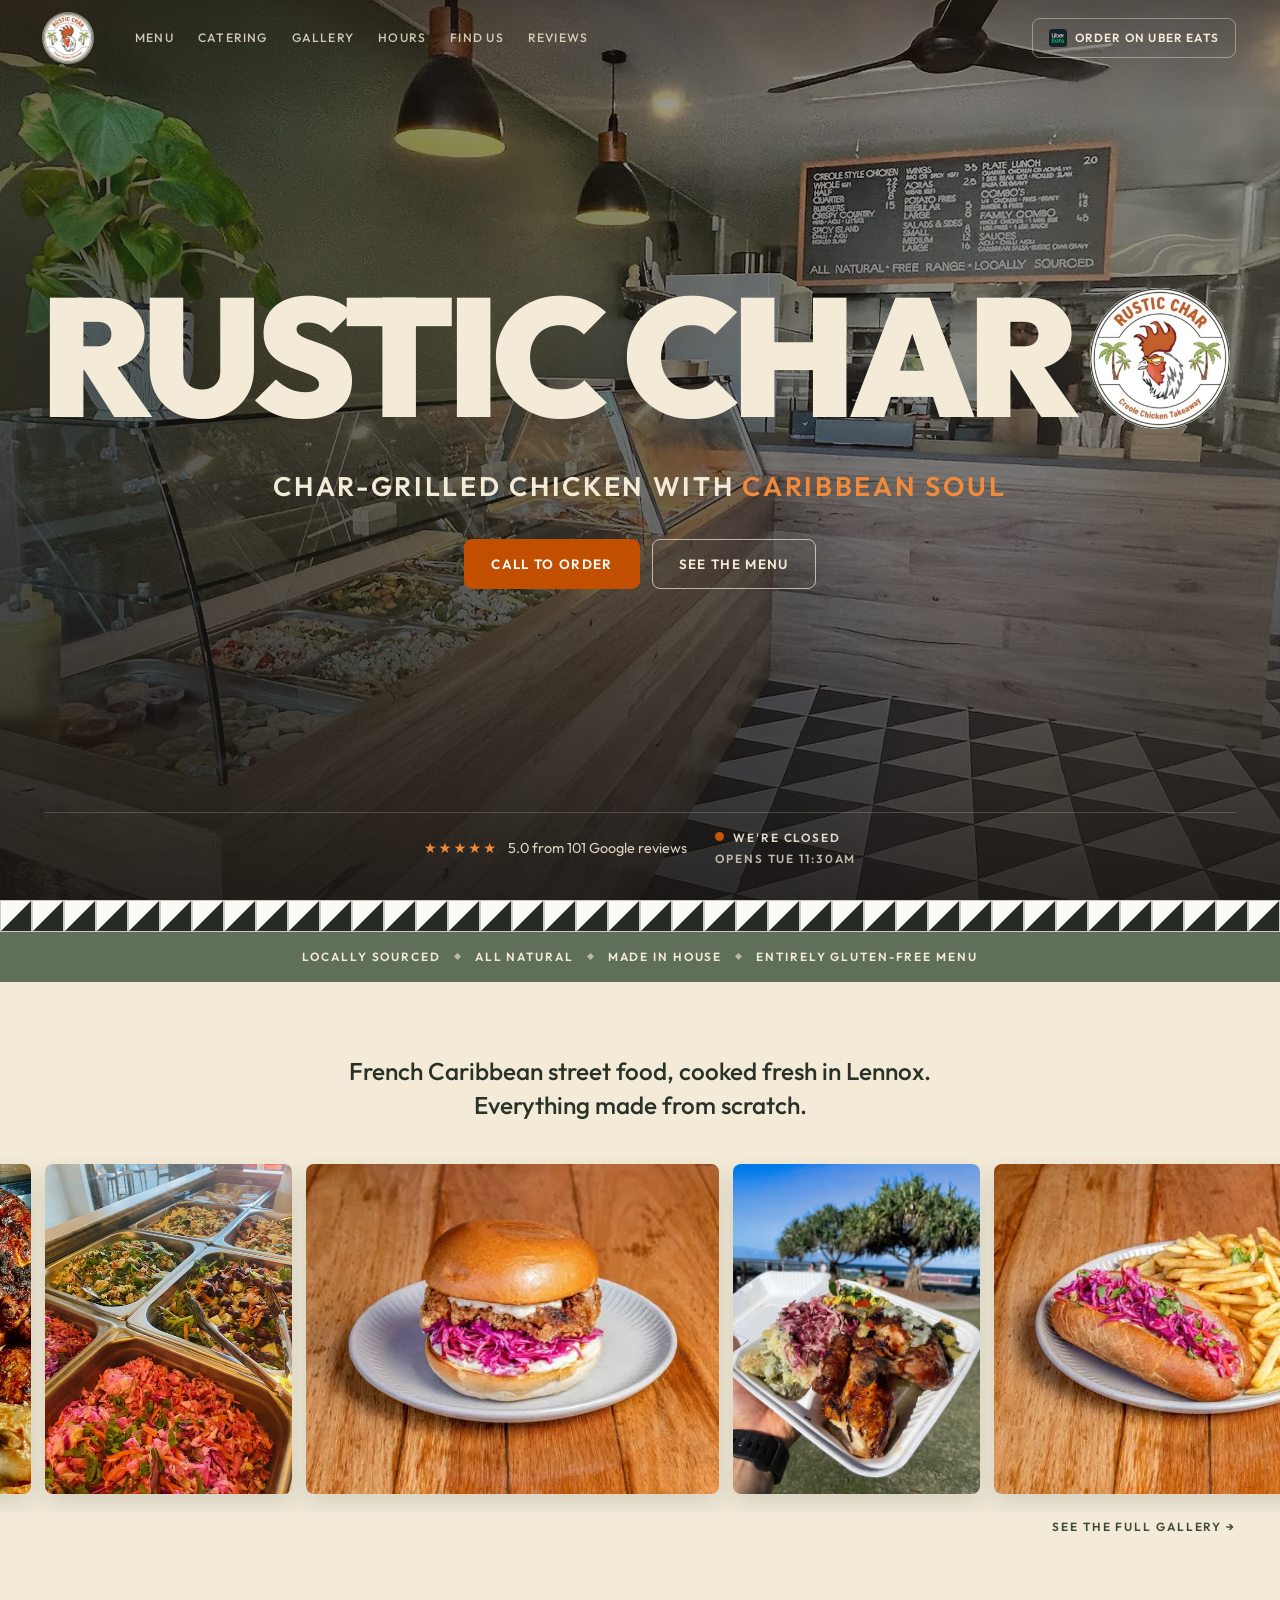
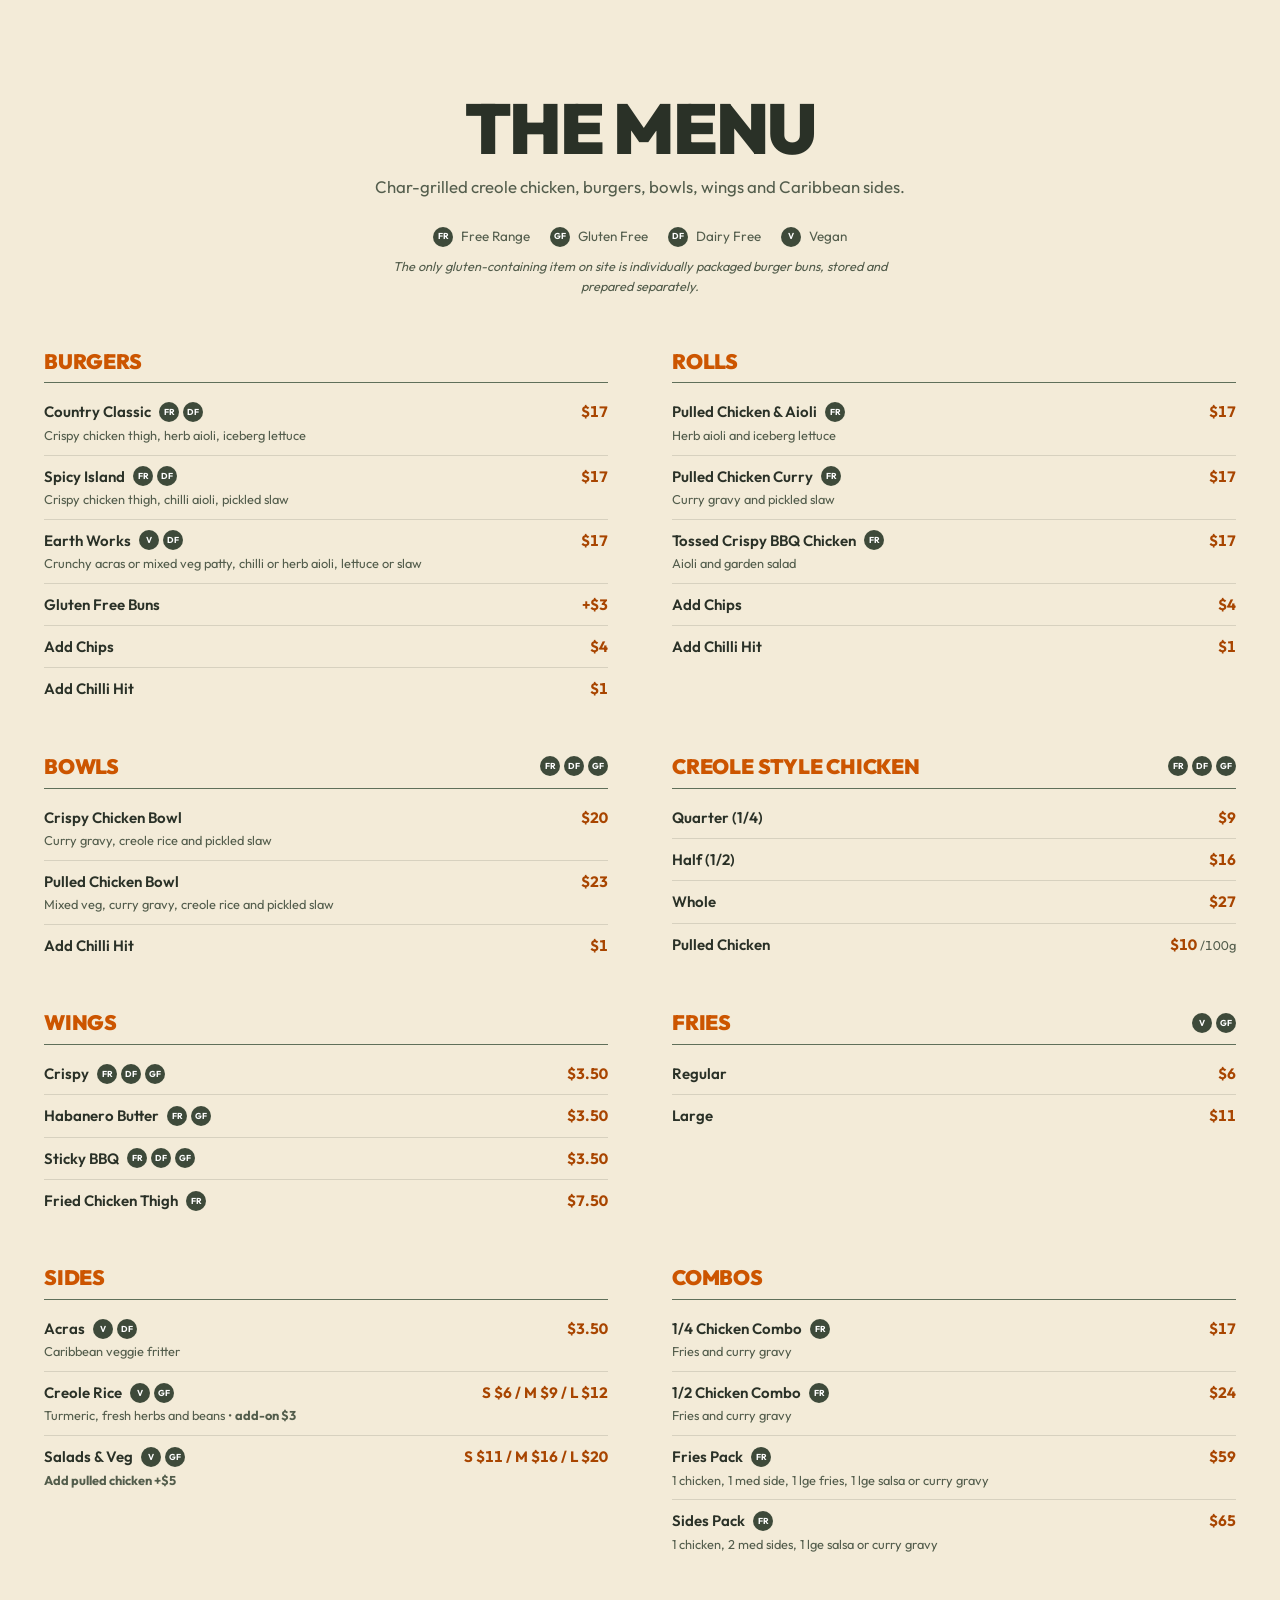
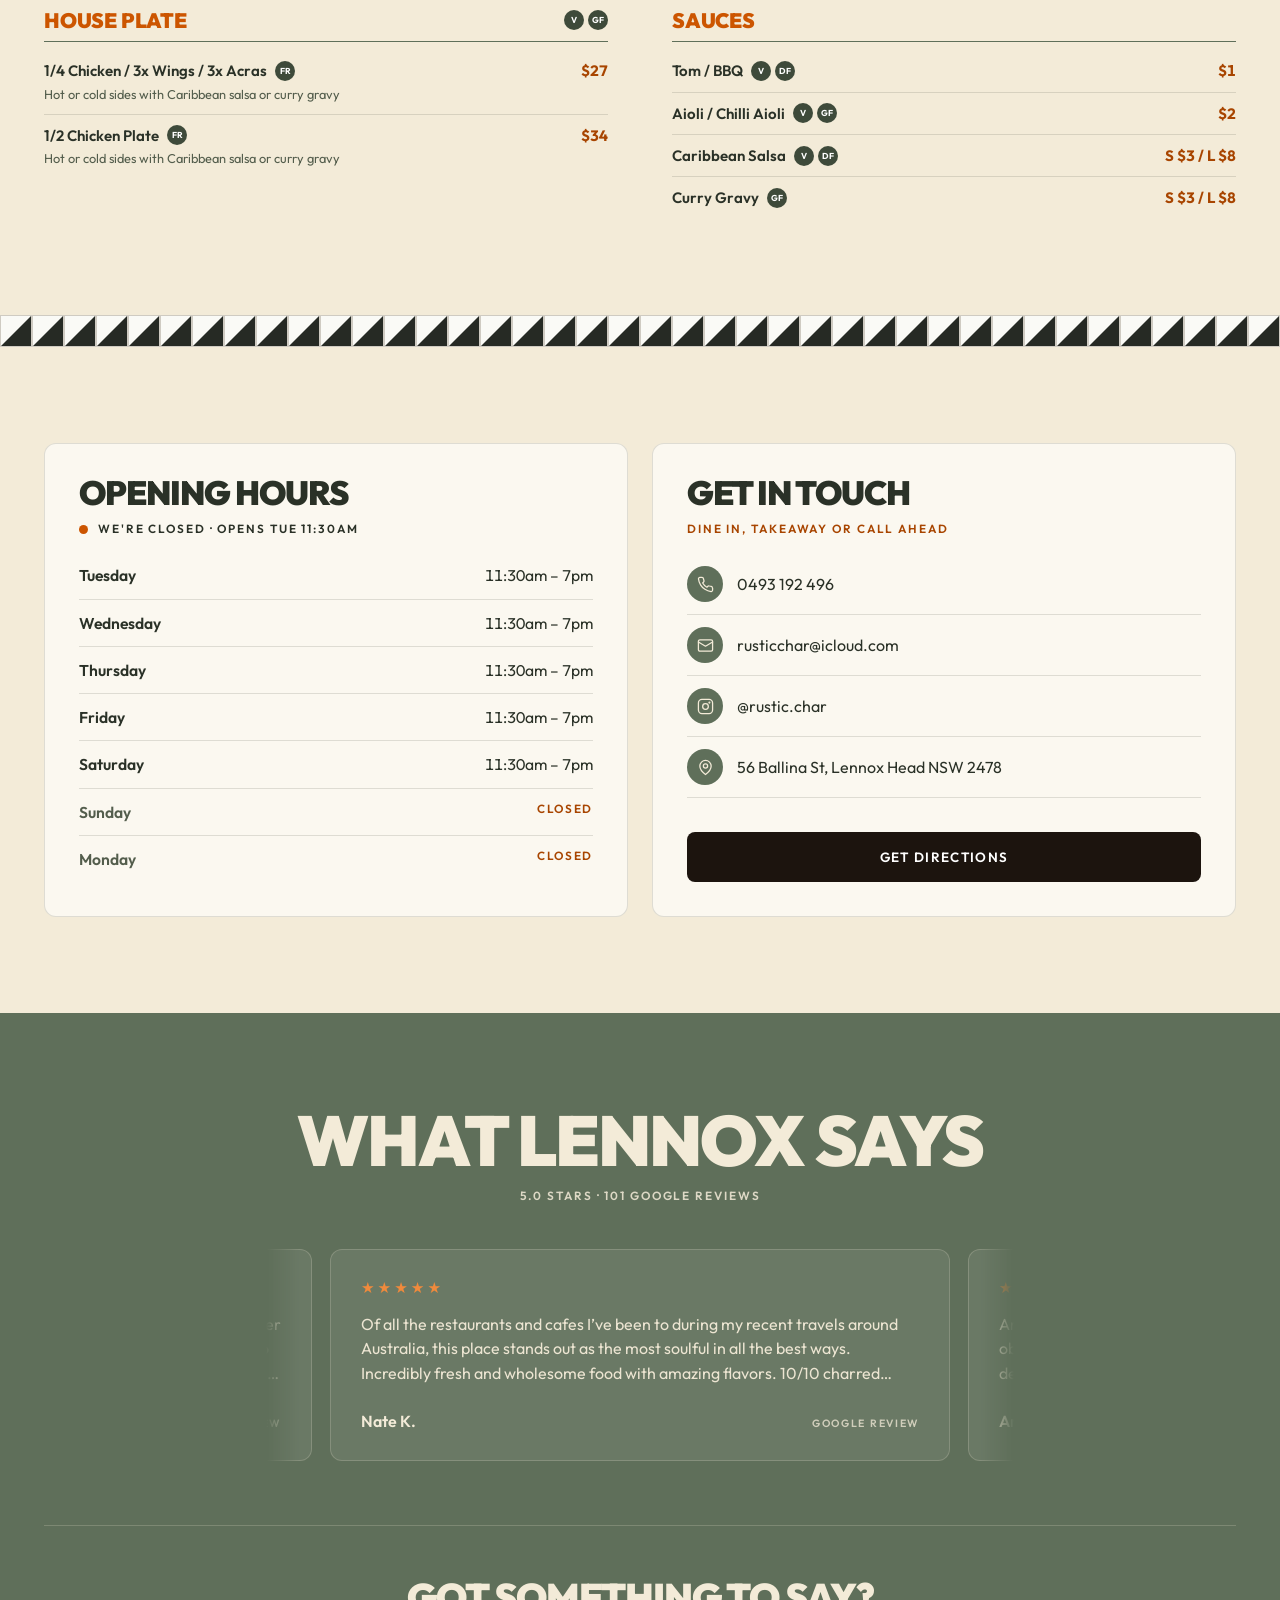
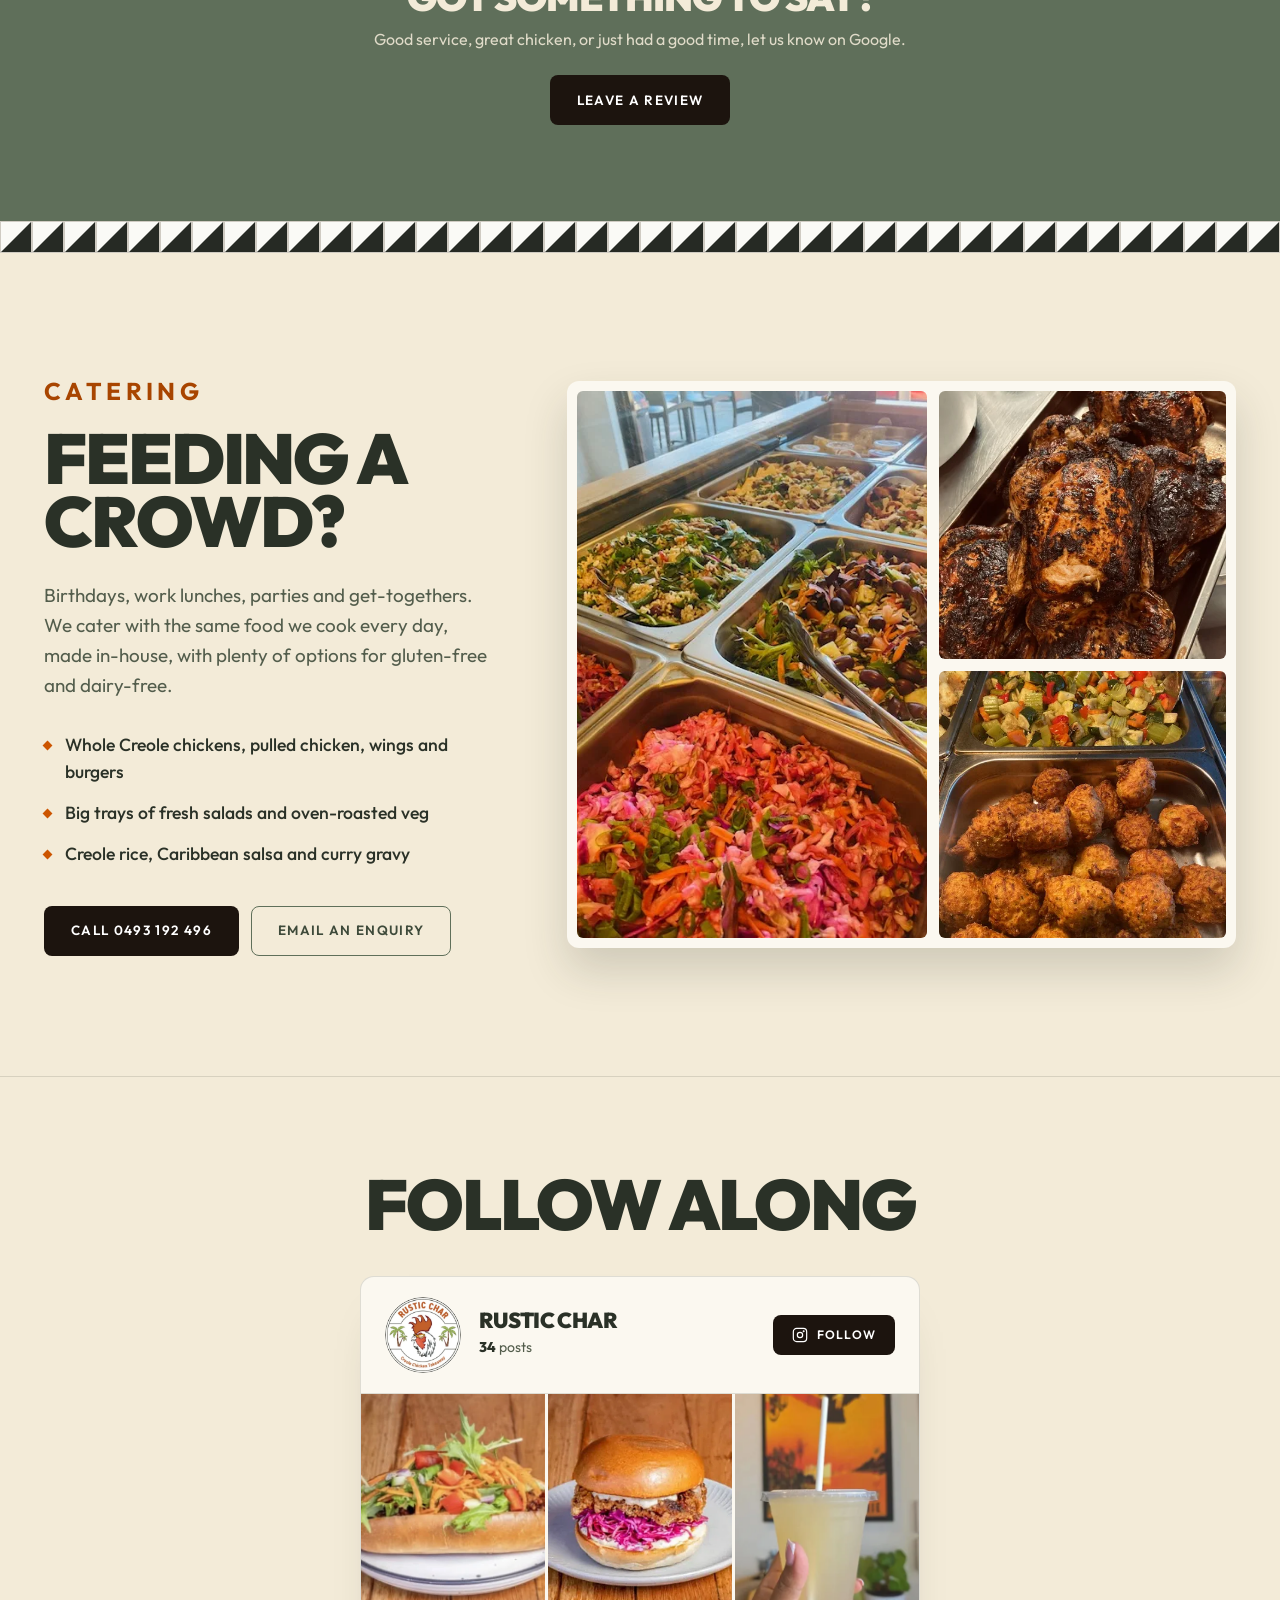
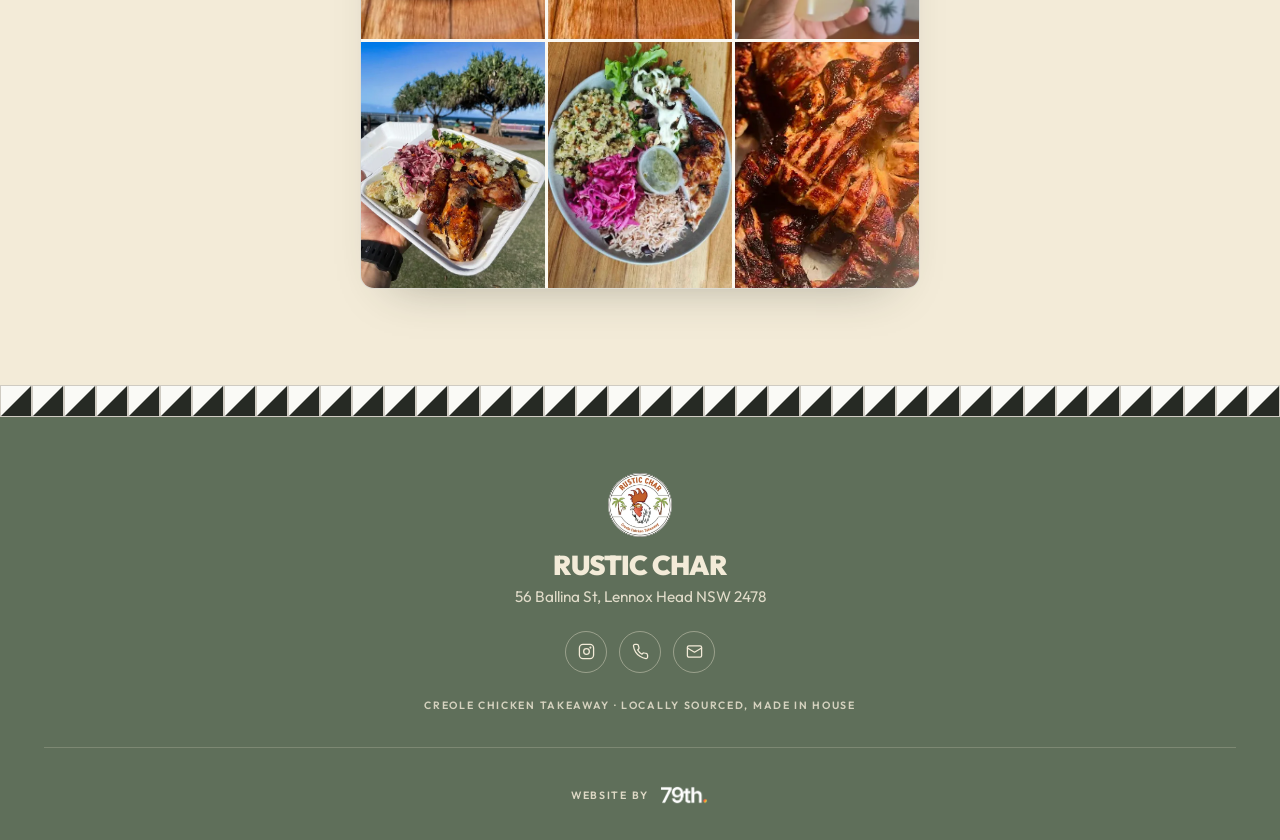
==== index.html @ 21e7f082 "Trim duplicate and weaker photos; crispy chicken bowl caption - Removed everywhere: the smiling work" ====
<!DOCTYPE html>
<html lang="en">
<head>
<meta charset="UTF-8">
<meta name="viewport" content="width=device-width, initial-scale=1.0">
<title>Rustic Char | Creole Chicken Takeaway, Lennox Head</title>
<meta name="description" content="Creole chicken rolls and burgers, char-grilled and made in house. Rustic Char, 56 Ballina St, Lennox Head. Order online or call for takeaway.">
<link rel="canonical" href="https://rusticchar.com.au/">
<meta property="og:type" content="restaurant">
<meta property="og:site_name" content="Rustic Char">
<meta property="og:url" content="https://rusticchar.com.au/">
<meta property="og:title" content="Rustic Char | Creole Chicken Takeaway, Lennox Head">
<meta property="og:description" content="Creole chicken rolls and burgers, char-grilled and made in house in Lennox Head.">
<meta property="og:image" content="https://rusticchar.com.au/assets/og-image.jpg?v=2">
<meta property="og:image:width" content="1200">
<meta property="og:image:height" content="630">
<meta property="og:image:alt" content="Rustic Char, Creole Chicken Takeaway logo">
<meta name="twitter:card" content="summary_large_image">
<link rel="preconnect" href="https://fonts.googleapis.com">
<link rel="preconnect" href="https://fonts.gstatic.com" crossorigin>
<link rel="stylesheet" href="https://fonts.googleapis.com/css2?family=Outfit:wght@400;500;600;700;900&display=swap">
<link rel="stylesheet" href="assets/site.css">
<link rel="icon" href="favicon.ico?v=2" sizes="any">
<link rel="icon" type="image/png" href="assets/favicon-32.png?v=2" sizes="32x32">
<link rel="apple-touch-icon" href="assets/favicon-180.png?v=2">
<link rel="preload" as="image" href="assets/hero.webp" fetchpriority="high">
</head>
<body class="has-hero">

<header class="at-hero">
  <nav>
    <a class="nav-logo" href="#top" aria-label="Rustic Char home"><img src="assets/logo-badge.webp" alt="" width="225" height="225" decoding="async"></a>
    <div class="nav-links" id="navLinks">
      <a href="#menu">Menu</a>
      <a href="#catering">Catering</a>
      <a href="gallery.html">Gallery</a>
      <a href="#visit">Hours</a>
      <a href="#contact">Find Us</a>
      <a href="#reviews">Reviews</a>
      <div class="nav-extra">
        <a href="https://www.ubereats.com/au/store/rustic-char-lennox-head/xNy7I_s9UMS23CQCAHFG3Q?surfaceName=" target="_blank" rel="noopener" class="nav-extra-uber"><svg viewBox="0 0 160.37 160.37" xmlns="http://www.w3.org/2000/svg"><rect width="160.37" height="160.37" rx="31.59" fill="#142328"/><path d="M76.86 107.45a8.33 8.33 0 1 0-8.33 8.23 8.22 8.22 0 0 0 8.33-8.23M83.66 94v27h-6.93v-2.43a13.66 13.66 0 0 1-8.73 3.04 14.17 14.17 0 1 1 0-28.33 13.72 13.72 0 0 1 8.77 3.12V94Zm23 20.84h-5.21c-1.59 0-2.61-.69-2.61-2.12v-12.64h7.82V94h-7.79v-7.7h-7V94h-5.26v6.11h5.27v14.35c0 3.62 2.61 6.49 7.31 6.49h7.5Zm15.79 6.8c8 0 12.52-3.74 12.52-8.92 0-3.68-2.67-6.43-8.26-7.61l-5.91-1.19c-3.43-.62-4.51-1.25-4.51-2.49 0-1.63 1.65-2.63 4.7-2.63 3.3 0 5.72.88 6.42 3.87h6.93c-.39-5.61-4.52-9.36-12.91-9.36-7.24 0-12.33 2.94-12.33 8.61 0 3.93 2.8 6.49 8.84 7.74l6.61 1.5c2.6.5 3.3 1.18 3.3 2.24 0 1.69-2 2.75-5.15 2.75-4 0-6.29-.87-7.18-3.87h-7c1 5.62 5.28 9.36 13.92 9.36M25.38 84.43h26.13v6.23H32.44v8.93H51v6H32.44v9h19.07v6.24H25.38Z" fill="#06c167"/><path d="M134.37 52.81v-4.9h-1.86A7.28 7.28 0 0 0 126 51.4v-3.28h-5.31v26.59h5.36V59.59c0-4.12 2.55-6.78 6.06-6.78ZM95.81 59a8.42 8.42 0 0 1 16.52 0Zm8.39-11.4a13.8 13.8 0 0 0-13.92 13.81c0 7.93 6.27 13.87 14.4 13.87a14.26 14.26 0 0 0 11.68-5.68l-3.88-2.82a9.36 9.36 0 0 1-7.8 3.92 9 9 0 0 1-9-7.56h22v-1.73c0-7.92-5.73-13.81-13.54-13.81M73.56 70.7a9.23 9.23 0 1 1 9.29-9.23 9.25 9.25 0 0 1-9.29 9.23M59 74.71h5.31v-3.34a13.66 13.66 0 0 0 9.67 4 13.9 13.9 0 1 0 0-27.79 13.55 13.55 0 0 0-9.62 4V38.21H59Zm-18.9-4.28c5.15 0 9.13-3.91 9.13-9.69V38.21h5.58v36.5h-5.53v-3.39a13.54 13.54 0 0 1-9.82 4c-8 0-14.08-5.69-14.08-14.29V38.21H31v22.53c0 5.89 3.93 9.69 9.14 9.69" fill="#f6f0ea"/></svg><span><b>We're on Uber Eats</b><small>Order delivery to your door</small></span><span class="go" aria-hidden="true">&#8594;</span></a>
      </div>
    </div>
    <div class="nav-actions">
      <a href="tel:0493192496" class="nav-call">Call to Order</a>
      <a href="https://www.ubereats.com/au/store/rustic-char-lennox-head/xNy7I_s9UMS23CQCAHFG3Q?surfaceName=" target="_blank" rel="noopener" class="nav-uber"><svg viewBox="0 0 160.37 160.37" xmlns="http://www.w3.org/2000/svg"><rect width="160.37" height="160.37" rx="31.59" fill="#142328"/><path d="M76.86 107.45a8.33 8.33 0 1 0-8.33 8.23 8.22 8.22 0 0 0 8.33-8.23M83.66 94v27h-6.93v-2.43a13.66 13.66 0 0 1-8.73 3.04 14.17 14.17 0 1 1 0-28.33 13.72 13.72 0 0 1 8.77 3.12V94Zm23 20.84h-5.21c-1.59 0-2.61-.69-2.61-2.12v-12.64h7.82V94h-7.79v-7.7h-7V94h-5.26v6.11h5.27v14.35c0 3.62 2.61 6.49 7.31 6.49h7.5Zm15.79 6.8c8 0 12.52-3.74 12.52-8.92 0-3.68-2.67-6.43-8.26-7.61l-5.91-1.19c-3.43-.62-4.51-1.25-4.51-2.49 0-1.63 1.65-2.63 4.7-2.63 3.3 0 5.72.88 6.42 3.87h6.93c-.39-5.61-4.52-9.36-12.91-9.36-7.24 0-12.33 2.94-12.33 8.61 0 3.93 2.8 6.49 8.84 7.74l6.61 1.5c2.6.5 3.3 1.18 3.3 2.24 0 1.69-2 2.75-5.15 2.75-4 0-6.29-.87-7.18-3.87h-7c1 5.62 5.28 9.36 13.92 9.36M25.38 84.43h26.13v6.23H32.44v8.93H51v6H32.44v9h19.07v6.24H25.38Z" fill="#06c167"/><path d="M134.37 52.81v-4.9h-1.86A7.28 7.28 0 0 0 126 51.4v-3.28h-5.31v26.59h5.36V59.59c0-4.12 2.55-6.78 6.06-6.78ZM95.81 59a8.42 8.42 0 0 1 16.52 0Zm8.39-11.4a13.8 13.8 0 0 0-13.92 13.81c0 7.93 6.27 13.87 14.4 13.87a14.26 14.26 0 0 0 11.68-5.68l-3.88-2.82a9.36 9.36 0 0 1-7.8 3.92 9 9 0 0 1-9-7.56h22v-1.73c0-7.92-5.73-13.81-13.54-13.81M73.56 70.7a9.23 9.23 0 1 1 9.29-9.23 9.25 9.25 0 0 1-9.29 9.23M59 74.71h5.31v-3.34a13.66 13.66 0 0 0 9.67 4 13.9 13.9 0 1 0 0-27.79 13.55 13.55 0 0 0-9.62 4V38.21H59Zm-18.9-4.28c5.15 0 9.13-3.91 9.13-9.69V38.21h5.58v36.5h-5.53v-3.39a13.54 13.54 0 0 1-9.82 4c-8 0-14.08-5.69-14.08-14.29V38.21H31v22.53c0 5.89 3.93 9.69 9.14 9.69" fill="#f6f0ea"/></svg><span class="txt">Order on Uber Eats</span></a>
      <button type="button" class="nav-toggle" id="navToggle" aria-expanded="false" aria-controls="navLinks" aria-label="Open menu"><span></span><span></span></button>
    </div>
  </nav>
</header>
<div class="nav-scrim" id="navScrim"></div>

<section class="hero" id="top">
  <img class="hero-img" src="assets/hero.webp" alt="Inside Rustic Char, the counter and menu board" width="2560" height="1920" decoding="async" fetchpriority="high">
  <div class="hero-shade"></div>
  <div class="hero-inner">
    <div class="wordmark" role="img" aria-label="Rustic Char"><span class="wm-text"><span>Rustic</span> <span>Char</span></span><img class="wm-mark" src="assets/logo-badge.webp" alt="" width="480" height="480" decoding="async"></div>
    <div class="hero-row">
        <h1>Char-grilled chicken with <em>Caribbean soul</em></h1>
    </div>
    <div class="hero-cta">
      <a href="tel:0493192496" class="btn btn-fill">Call to Order</a>
      <a href="#menu" class="btn btn-out">See the Menu</a>
    </div>
    <div class="hero-meta">
      <a href="https://www.google.com/maps/search/?api=1&amp;query=Rustic+Char+56+Ballina+St+Lennox+Head+NSW+2478" target="_blank" rel="noopener" class="hero-rating"><span class="stars" aria-hidden="true">&#9733;&#9733;&#9733;&#9733;&#9733;</span><span class="u-link"><span class="r-score">5.0</span><span class="r-from"> from</span> <span class="r-count">101 Google reviews</span></span></a>
      <div class="open-status label" data-open-status><span class="os-text"><span>Open Tue&ndash;Sat</span><span class="os-sep"> &middot; </span><span class="os-b">11:30am&ndash;7pm</span></span></div>
    </div>
  </div>
</section>

<div class="below">

<div class="tiles" aria-hidden="true"></div>
<div class="band label">
  <span>Locally Sourced</span><span>All Natural</span><span>Made In House</span><span>Entirely Gluten-Free Menu</span>
</div>

<section class="reel" aria-label="A look inside Rustic Char">
  <p class="reel-intro">French Caribbean street food, cooked fresh in Lennox. <span>Everything made from scratch.</span></p>
  <div class="reel-track" id="reelTrack">
      <a href="gallery.html"><img src="assets/gallery/chicken-charred.webp" alt="Creole chicken" width="480" height="640" decoding="async" loading="lazy"></a>
      <a href="gallery.html"><img src="assets/gallery/counter-salads.webp" alt="Selection of salads" width="480" height="640" decoding="async" loading="lazy"></a>
      <a href="gallery.html"><img src="assets/gallery/burger-spicy-island.webp" alt="Spicy Island burger" width="550" height="440" decoding="async" loading="lazy"></a>
      <a href="gallery.html"><img src="assets/teaser-plate.webp" alt="Creole chicken and salads at the beach" width="525" height="700" decoding="async" loading="lazy"></a>
      <a href="gallery.html"><img src="assets/gallery/roll-curry-fries.webp" alt="Pulled chicken curry roll with fries" width="550" height="440" decoding="async" loading="lazy"></a>
      <a href="gallery.html"><img src="assets/gallery/curry-bowl.webp" alt="Curry bowl" width="480" height="640" decoding="async" loading="lazy"></a>
      <a href="gallery.html"><img src="assets/gallery/plate-full.webp" alt="House plate" width="480" height="640" decoding="async" loading="lazy"></a>
      <a href="gallery.html"><img src="assets/gallery/ig-kid-burger.webp" alt="A young customer with a burger" width="480" height="640" decoding="async" loading="lazy"></a>
      <a href="gallery.html"><img src="assets/gallery/burger-country-classic.webp" alt="Country Classic burger" width="550" height="440" decoding="async" loading="lazy"></a>
      <a href="gallery.html"><img src="assets/gallery/acras-and-veg.webp" alt="Acras and roast veg" width="480" height="640" decoding="async" loading="lazy"></a>
      <a href="gallery.html"><img src="assets/teaser-shop.webp" alt="House lemonade" width="394" height="700" decoding="async" loading="lazy"></a>
      <a href="gallery.html"><img src="assets/gallery/roast-veg.webp" alt="Roast veg" width="480" height="640" decoding="async" loading="lazy"></a>
      <a href="gallery.html"><img src="assets/gallery/burgers-and-fries.webp" alt="Burgers and fries" width="640" height="480" decoding="async" loading="lazy"></a>
  </div>
  <div class="wrap reel-foot">
    <a href="gallery.html" class="reel-link label u-link">See the full gallery &#8594;</a>
  </div>
</section>

<section class="menu" id="menu">
  <div class="wrap">
    <div class="menu-head">
      <h2 class="sign">The Menu</h2>
      <p>Char-grilled creole chicken, burgers, bowls, wings and Caribbean sides.</p>
    </div>
    <div class="menu-key">
      <span><b class="badge">FR</b> Free Range</span>
      <span><b class="badge">GF</b> Gluten Free</span>
      <span><b class="badge">DF</b> Dairy Free</span>
      <span><b class="badge">V</b> Vegan</span>
    </div>
    <p class="menu-note">The only gluten-containing item on site is individually packaged burger buns, stored and prepared separately.</p>

    <div class="menu-grid">
      <div class="cat">
        <h3>Burgers</h3>
        <div class="item"><div><div class="item-name">Country Classic <span class="item-tags"><b class="badge">FR</b><b class="badge">DF</b></span></div><div class="item-desc">Crispy chicken thigh, herb aioli, iceberg lettuce</div></div><div class="item-price">$17</div></div>
        <div class="item"><div><div class="item-name">Spicy Island <span class="item-tags"><b class="badge">FR</b><b class="badge">DF</b></span></div><div class="item-desc">Crispy chicken thigh, chilli aioli, pickled slaw</div></div><div class="item-price">$17</div></div>
        <div class="item"><div><div class="item-name">Earth Works <span class="item-tags"><b class="badge">V</b><b class="badge">DF</b></span></div><div class="item-desc">Crunchy acras or mixed veg patty, chilli or herb aioli, lettuce or slaw</div></div><div class="item-price">$17</div></div>
        <div class="item"><div><div class="item-name">Gluten Free Buns</div></div><div class="item-price">+$3</div></div>
        <div class="item"><div><div class="item-name">Add Chips</div></div><div class="item-price">$4</div></div>
        <div class="item"><div><div class="item-name">Add Chilli Hit</div></div><div class="item-price">$1</div></div>
      </div>

      <div class="cat">
        <h3>Rolls</h3>
        <div class="item"><div><div class="item-name">Pulled Chicken &amp; Aioli <span class="item-tags"><b class="badge">FR</b></span></div><div class="item-desc">Herb aioli and iceberg lettuce</div></div><div class="item-price">$17</div></div>
        <div class="item"><div><div class="item-name">Pulled Chicken Curry <span class="item-tags"><b class="badge">FR</b></span></div><div class="item-desc">Curry gravy and pickled slaw</div></div><div class="item-price">$17</div></div>
        <div class="item"><div><div class="item-name">Tossed Crispy BBQ Chicken <span class="item-tags"><b class="badge">FR</b></span></div><div class="item-desc">Aioli and garden salad</div></div><div class="item-price">$17</div></div>
        <div class="item"><div><div class="item-name">Add Chips</div></div><div class="item-price">$4</div></div>
        <div class="item"><div><div class="item-name">Add Chilli Hit</div></div><div class="item-price">$1</div></div>
      </div>

      <div class="cat">
        <h3>Bowls <span class="all"><b class="badge">FR</b> <b class="badge">DF</b> <b class="badge">GF</b></span></h3>
        <div class="item"><div><div class="item-name">Crispy Chicken Bowl</div><div class="item-desc">Curry gravy, creole rice and pickled slaw</div></div><div class="item-price">$20</div></div>
        <div class="item"><div><div class="item-name">Pulled Chicken Bowl</div><div class="item-desc">Mixed veg, curry gravy, creole rice and pickled slaw</div></div><div class="item-price">$23</div></div>
        <div class="item"><div><div class="item-name">Add Chilli Hit</div></div><div class="item-price">$1</div></div>
      </div>

      <div class="cat">
        <h3>Creole Style Chicken <span class="all"><b class="badge">FR</b> <b class="badge">DF</b> <b class="badge">GF</b></span></h3>
        <div class="item"><div><div class="item-name">Quarter (1/4)</div></div><div class="item-price">$9</div></div>
        <div class="item"><div><div class="item-name">Half (1/2)</div></div><div class="item-price">$16</div></div>
        <div class="item"><div><div class="item-name">Whole</div></div><div class="item-price">$27</div></div>
        <div class="item"><div><div class="item-name">Pulled Chicken</div></div><div class="item-price">$10 <span class="sub">/100g</span></div></div>
      </div>

      <div class="cat">
        <h3>Wings</h3>
        <div class="item"><div><div class="item-name">Crispy <span class="item-tags"><b class="badge">FR</b><b class="badge">DF</b><b class="badge">GF</b></span></div></div><div class="item-price">$3.50</div></div>
        <div class="item"><div><div class="item-name">Habanero Butter <span class="item-tags"><b class="badge">FR</b><b class="badge">GF</b></span></div></div><div class="item-price">$3.50</div></div>
        <div class="item"><div><div class="item-name">Sticky BBQ <span class="item-tags"><b class="badge">FR</b><b class="badge">DF</b><b class="badge">GF</b></span></div></div><div class="item-price">$3.50</div></div>
        <div class="item"><div><div class="item-name">Fried Chicken Thigh <span class="item-tags"><b class="badge">FR</b></span></div></div><div class="item-price">$7.50</div></div>
      </div>

      <div class="cat">
        <h3>Fries <span class="all"><b class="badge">V</b> <b class="badge">GF</b></span></h3>
        <div class="item"><div><div class="item-name">Regular</div></div><div class="item-price">$6</div></div>
        <div class="item"><div><div class="item-name">Large</div></div><div class="item-price">$11</div></div>
      </div>

      <div class="cat">
        <h3>Sides</h3>
        <div class="item"><div><div class="item-name">Acras <span class="item-tags"><b class="badge">V</b><b class="badge">DF</b></span></div><div class="item-desc">Caribbean veggie fritter</div></div><div class="item-price">$3.50</div></div>
        <div class="item"><div><div class="item-name">Creole Rice <span class="item-tags"><b class="badge">V</b><b class="badge">GF</b></span></div><div class="item-desc">Turmeric, fresh herbs and beans &bull; <b>add-on $3</b></div></div><div class="item-price">S $6 / M $9 / L $12</div></div>
        <div class="item"><div><div class="item-name">Salads &amp; Veg <span class="item-tags"><b class="badge">V</b><b class="badge">GF</b></span></div><div class="item-desc"><b>Add pulled chicken +$5</b></div></div><div class="item-price">S $11 / M $16 / L $20</div></div>
      </div>

      <div class="cat">
        <h3>Combos</h3>
        <div class="item"><div><div class="item-name">1/4 Chicken Combo <span class="item-tags"><b class="badge">FR</b></span></div><div class="item-desc">Fries and curry gravy</div></div><div class="item-price">$17</div></div>
        <div class="item"><div><div class="item-name">1/2 Chicken Combo <span class="item-tags"><b class="badge">FR</b></span></div><div class="item-desc">Fries and curry gravy</div></div><div class="item-price">$24</div></div>
        <div class="item"><div><div class="item-name">Fries Pack <span class="item-tags"><b class="badge">FR</b></span></div><div class="item-desc">1 chicken, 1 med side, 1 lge fries, 1 lge salsa or curry gravy</div></div><div class="item-price">$59</div></div>
        <div class="item"><div><div class="item-name">Sides Pack <span class="item-tags"><b class="badge">FR</b></span></div><div class="item-desc">1 chicken, 2 med sides, 1 lge salsa or curry gravy</div></div><div class="item-price">$65</div></div>
      </div>

      <div class="cat">
        <h3>House Plate <span class="all"><b class="badge">V</b> <b class="badge">GF</b></span></h3>
        <div class="item"><div><div class="item-name">1/4 Chicken / 3x Wings / 3x Acras <span class="item-tags"><b class="badge">FR</b></span></div><div class="item-desc">Hot or cold sides with Caribbean salsa or curry gravy</div></div><div class="item-price">$27</div></div>
        <div class="item"><div><div class="item-name">1/2 Chicken Plate <span class="item-tags"><b class="badge">FR</b></span></div><div class="item-desc">Hot or cold sides with Caribbean salsa or curry gravy</div></div><div class="item-price">$34</div></div>
      </div>

      <div class="cat">
        <h3>Sauces</h3>
        <div class="item"><div><div class="item-name">Tom / BBQ <span class="item-tags"><b class="badge">V</b><b class="badge">DF</b></span></div></div><div class="item-price">$1</div></div>
        <div class="item"><div><div class="item-name">Aioli / Chilli Aioli <span class="item-tags"><b class="badge">V</b><b class="badge">GF</b></span></div></div><div class="item-price">$2</div></div>
        <div class="item"><div><div class="item-name">Caribbean Salsa <span class="item-tags"><b class="badge">V</b><b class="badge">DF</b></span></div></div><div class="item-price">S $3 / L $8</div></div>
        <div class="item"><div><div class="item-name">Curry Gravy <span class="item-tags"><b class="badge">GF</b></span></div></div><div class="item-price">S $3 / L $8</div></div>
      </div>
    </div>
  </div>
</section>

<div class="tiles" aria-hidden="true"></div>
<section class="visit" id="visit">
  <div class="wrap visit-grid">
    <div class="card" id="hours-card">
      <h3 class="sign">Opening Hours</h3>
      <p class="open-status label" data-open-status><span class="os-text"><span>Open Tue&ndash;Sat</span><span class="os-sep"> &middot; </span><span class="os-b">11:30am&ndash;7pm</span></span></p>
      <div class="hrow"><span class="day">Tuesday</span><span class="time">11:30am &ndash; 7pm</span></div>
      <div class="hrow"><span class="day">Wednesday</span><span class="time">11:30am &ndash; 7pm</span></div>
      <div class="hrow"><span class="day">Thursday</span><span class="time">11:30am &ndash; 7pm</span></div>
      <div class="hrow"><span class="day">Friday</span><span class="time">11:30am &ndash; 7pm</span></div>
      <div class="hrow"><span class="day">Saturday</span><span class="time">11:30am &ndash; 7pm</span></div>
      <div class="hrow shut"><span class="day">Sunday</span><span class="time">Closed</span></div>
      <div class="hrow shut"><span class="day">Monday</span><span class="time">Closed</span></div>
    </div>

    <div class="card" id="contact">
      <h3 class="sign">Get In Touch</h3>
      <div class="note label">Dine in, takeaway or call ahead</div>
      <div class="crow"><span class="ic"><svg viewBox="0 0 24 24" fill="none" stroke="currentColor" stroke-width="1.8" stroke-linecap="round" stroke-linejoin="round" aria-hidden="true"><path d="M22 16.9v3a2 2 0 0 1-2.2 2 19.8 19.8 0 0 1-8.6-3.1 19.5 19.5 0 0 1-6-6A19.8 19.8 0 0 1 2.1 4.2 2 2 0 0 1 4.1 2h3a2 2 0 0 1 2 1.7c.1.9.4 1.8.7 2.7a2 2 0 0 1-.5 2.1L8 9.8a16 16 0 0 0 6 6l1.3-1.3a2 2 0 0 1 2.1-.4c.9.3 1.8.6 2.7.7a2 2 0 0 1 1.7 2z"/></svg></span><a href="tel:0493192496">0493 192 496</a></div>
      <div class="crow"><span class="ic"><svg viewBox="0 0 24 24" fill="none" stroke="currentColor" stroke-width="1.8" stroke-linecap="round" stroke-linejoin="round" aria-hidden="true"><rect x="2" y="4" width="20" height="16" rx="2"/><path d="m22 7-10 6L2 7"/></svg></span><a href="mailto:rusticchar@icloud.com">rusticchar@icloud.com</a></div>
      <div class="crow"><span class="ic"><svg viewBox="0 0 24 24" fill="none" stroke="currentColor" stroke-width="1.8" stroke-linecap="round" stroke-linejoin="round" aria-hidden="true"><rect x="2" y="2" width="20" height="20" rx="5"/><circle cx="12" cy="12" r="4"/><circle cx="17.5" cy="6.5" r="0.6" fill="currentColor"/></svg></span><a href="https://www.instagram.com/rustic.char/" target="_blank" rel="noopener">@rustic.char</a></div>
      <div class="crow"><span class="ic"><svg viewBox="0 0 24 24" fill="none" stroke="currentColor" stroke-width="1.8" stroke-linecap="round" stroke-linejoin="round" aria-hidden="true"><path d="M20 10c0 6-8 12-8 12s-8-6-8-12a8 8 0 0 1 16 0z"/><circle cx="12" cy="10" r="3"/></svg></span><span>56 Ballina St, Lennox Head NSW 2478</span></div>
      <div class="contact-cta">
        <a href="https://www.google.com/maps/dir/?api=1&amp;destination=56+Ballina+St+Lennox+Head+NSW+2478" target="_blank" rel="noopener" class="btn btn-fill">Get Directions</a>
      </div>
    </div>
  </div>
</section>

<section class="reviews" id="reviews">
  <div class="wrap">
    <h2 class="sign">What Lennox Says</h2>
    <a href="https://www.google.com/maps/search/?api=1&amp;query=Rustic+Char+56+Ballina+St+Lennox+Head+NSW+2478" target="_blank" rel="noopener" class="sub label u-link">5.0 stars &middot; 101 Google reviews</a>
  </div>
  <div class="rev-stage" id="revStage" role="region" aria-label="Google reviews">
    <div class="rev-track" id="revTrack">
      <a class="rev" href="https://www.google.com/maps/search/?api=1&amp;query=Rustic+Char+56+Ballina+St+Lennox+Head+NSW+2478" target="_blank" rel="noopener" aria-label="Read heapskorean's review on Google"><div class="stars" aria-hidden="true">&#9733;&#9733;&#9733;&#9733;&#9733;</div><p>Wish I could give more than 5 stars! The food is amazing, the portions are super generous, and the service makes it even better. The guy who served us was so kind and friendly. My partner and I absolutely loved the chicken. Best place in Lennox 👍 We’ll definitely be back. Thanks guys. You guys made our day ❤️</p><div class="rev-foot"><span class="who">heapskorean</span><span class="meta label">Google review</span></div></a>
      <a class="rev" href="https://www.google.com/maps/search/?api=1&amp;query=Rustic+Char+56+Ballina+St+Lennox+Head+NSW+2478" target="_blank" rel="noopener" aria-label="Read Nate K.'s review on Google"><div class="stars" aria-hidden="true">&#9733;&#9733;&#9733;&#9733;&#9733;</div><p>Of all the restaurants and cafes I’ve been to during my recent travels around Australia, this place stands out as the most soulful in all the best ways. Incredibly fresh and wholesome food with amazing flavors. 10/10 charred chicken with their own twist on the spices and origin story. Perfect for surfers or anyone needing clean energy that doesn’t weigh you down and still tastes great. The staff are awesome. Gracious and easygoing. I found myself dropping by to say a hello even when I was just walking by from the beach and not ordering takeaway. Worth making a trip to Lennox Head just to stop back for another meal here.</p><div class="rev-foot"><span class="who">Nate K.</span><span class="meta label">Google review</span></div></a>
      <a class="rev" href="https://www.google.com/maps/search/?api=1&amp;query=Rustic+Char+56+Ballina+St+Lennox+Head+NSW+2478" target="_blank" rel="noopener" aria-label="Read Andrew J.'s review on Google"><div class="stars" aria-hidden="true">&#9733;&#9733;&#9733;&#9733;&#9733;</div><p>Amazing people behind this joint with a great backstory! Busy with the locals so obviously they know what they’re doing, on top of that the food itself is delicious and top quality. Chicken was perfectly cooked and tender! Paired great with the rice which was full of flavour and the caribbean salsa is amazing</p><div class="rev-foot"><span class="who">Andrew J.</span><span class="meta label">Google review</span></div></a>
      <a class="rev" href="https://www.google.com/maps/search/?api=1&amp;query=Rustic+Char+56+Ballina+St+Lennox+Head+NSW+2478" target="_blank" rel="noopener" aria-label="Read Helen R.'s review on Google"><div class="stars" aria-hidden="true">&#9733;&#9733;&#9733;&#9733;&#9733;</div><p>Fabulous lunch place. New, spotlessly clean and lovely staff. We shared the shredded chicken roll wit aoli and it was so tasty. Often things like that can be very very bland. This was so yummy and we were given a side of chilli sauce too. It was very hot, but very good. Their fries are very very good too. Fluffy inside and crunchy outside. Lovely front of house girl. Highly recommend as value for money, with very generous serving, fresh and tasty.</p><div class="rev-foot"><span class="who">Helen R.</span><span class="meta label">Google review</span></div></a>
      <a class="rev" href="https://www.google.com/maps/search/?api=1&amp;query=Rustic+Char+56+Ballina+St+Lennox+Head+NSW+2478" target="_blank" rel="noopener" aria-label="Read Sarah M.'s review on Google"><div class="stars" aria-hidden="true">&#9733;&#9733;&#9733;&#9733;&#9733;</div><p>Can't believe I just discovered this totally GF place in Lennox. Absolutely delicious salads, roast veg and chicken.</p><div class="rev-foot"><span class="who">Sarah M.</span><span class="meta label">Google review</span></div></a>
      <a class="rev" href="https://www.google.com/maps/search/?api=1&amp;query=Rustic+Char+56+Ballina+St+Lennox+Head+NSW+2478" target="_blank" rel="noopener" aria-label="Read Mathew T.'s review on Google"><div class="stars" aria-hidden="true">&#9733;&#9733;&#9733;&#9733;&#9733;</div><p>What a great spot! Walked in and immediately greeting by a friendly guy who was happy to help us figure out the gluten situation. Great good, fantastic value, literally nothing to nick pick! If you're in town get down here for some delicious chicken and tasty salads!</p><div class="rev-foot"><span class="who">Mathew T.</span><span class="meta label">Google review</span></div></a>
      <a class="rev" href="https://www.google.com/maps/search/?api=1&amp;query=Rustic+Char+56+Ballina+St+Lennox+Head+NSW+2478" target="_blank" rel="noopener" aria-label="Read Lou's review on Google"><div class="stars" aria-hidden="true">&#9733;&#9733;&#9733;&#9733;&#9733;</div><p>The best place in Lennox, authentic and delicious food, the salads, vegetables, potatoes, and of course the chicken are amazing, you can see that the quality of the ingredients are very important to them, the service is perfect and very friendly, you can take your meals to go or on site, nice tables</p><div class="rev-foot"><span class="who">Lou</span><span class="meta label">Google review</span></div></a>
      <a class="rev" href="https://www.google.com/maps/search/?api=1&amp;query=Rustic+Char+56+Ballina+St+Lennox+Head+NSW+2478" target="_blank" rel="noopener" aria-label="Read Jackson S.'s review on Google"><div class="stars" aria-hidden="true">&#9733;&#9733;&#9733;&#9733;&#9733;</div><p>Best chicken I've had in ages. Affordable price, speedy service, generous portions.</p><div class="rev-foot"><span class="who">Jackson S.</span><span class="meta label">Google review</span></div></a>
      <a class="rev" href="https://www.google.com/maps/search/?api=1&amp;query=Rustic+Char+56+Ballina+St+Lennox+Head+NSW+2478" target="_blank" rel="noopener" aria-label="Read Mi Casa's review on Google"><div class="stars" aria-hidden="true">&#9733;&#9733;&#9733;&#9733;&#9733;</div><p>Could smell this place all the way down the main street so I thought I'd check it out. Yum, great options &amp; loved the potato salad. Friendly staff, served fast!</p><div class="rev-foot"><span class="who">Mi Casa</span><span class="meta label">Google review</span></div></a>
    </div>
  </div>
  <div class="wrap">
    <div class="write-review">
      <h3 class="sign">Got Something To Say?</h3>
      <p>Good service, great chicken, or just had a good time, let us know on Google.</p>
      <a href="https://www.google.com/maps/search/?api=1&amp;query=Rustic+Char+56+Ballina+St+Lennox+Head+NSW+2478" target="_blank" rel="noopener" class="btn btn-fill">Leave a Review</a>
    </div>
  </div>
</section>

<div class="tiles" aria-hidden="true"></div>
<section class="catering" id="catering">
  <div class="wrap catering-grid">
    <div>
      <span class="label">Catering</span>
      <h2 class="sign">Feeding a crowd?</h2>
      <p>Birthdays, work lunches, parties and get-togethers. We cater with the same food we cook every day, made in-house, with plenty of options for gluten-free and dairy-free.</p>
      <ul class="catering-list">
        <li>Whole Creole chickens, pulled chicken, wings and burgers</li>
        <li>Big trays of fresh salads and oven-roasted veg</li>
        <li>Creole rice, Caribbean salsa and curry gravy</li>
      </ul>
      <div class="catering-cta">
        <a href="tel:0493192496" class="btn btn-fill">Call 0493 192 496</a>
        <a href="mailto:rusticchar@icloud.com?subject=Catering%20enquiry" class="btn btn-line">Email an Enquiry</a>
      </div>
    </div>
    <div class="catering-art">
      <div class="catering-photos">
        <img class="tall" src="assets/gallery/counter-salads.webp" alt="Trays of fresh salads on the counter" width="480" height="640" decoding="async" loading="lazy">
        <img src="assets/gallery/chicken-tray.webp" alt="A tray of Creole roast chickens" width="480" height="640" decoding="async" loading="lazy">
        <img src="assets/gallery/acras-and-veg.webp" alt="Acras and roast veg" width="480" height="640" decoding="async" loading="lazy">
      </div>
    </div>
  </div>
</section>

<section class="igfeed">
  <div class="wrap">
    <div class="igfeed-head">
      <h2 class="sign">Follow Along</h2>
    </div>
    <div class="igcard">
      <div class="igprof">
        <a class="igprof-ava" href="https://www.instagram.com/rustic.char/" target="_blank" rel="noopener" aria-label="Rustic Char on Instagram"><img src="assets/logo-badge.webp" alt="" width="225" height="225" decoding="async" loading="lazy"></a>
        <div class="igprof-info">
          <div class="igprof-name sign">Rustic Char</div>
          <ul class="igprof-stats">
            <li><b>34</b> posts</li>
          </ul>
        </div>
        <a class="btn btn-fill igprof-btn" href="https://www.instagram.com/rustic.char/" target="_blank" rel="noopener"><svg viewBox="0 0 24 24" fill="none" stroke="currentColor" stroke-width="1.8" stroke-linecap="round" stroke-linejoin="round" aria-hidden="true"><rect x="2" y="2" width="20" height="20" rx="5"/><circle cx="12" cy="12" r="4"/><circle cx="17.5" cy="6.5" r="0.6" fill="currentColor"/></svg>Follow</a>
      </div>
      <div class="igfeed-grid">
        <a href="https://www.instagram.com/rustic.char/" target="_blank" rel="noopener"><img src="assets/gallery/ig-roll-salad.webp" alt="A crispy chicken roll piled with salad" width="381" height="508" decoding="async" loading="lazy"></a>
        <a href="https://www.instagram.com/rustic.char/" target="_blank" rel="noopener"><img src="assets/gallery/ig-burger.webp" alt="The Country Classic burger with pickled slaw" width="480" height="640" decoding="async" loading="lazy"></a>
        <a href="https://www.instagram.com/rustic.char/" target="_blank" rel="noopener"><img src="assets/teaser-shop.webp" alt="A cup of fresh lemonade in the shop" width="394" height="700" decoding="async" loading="lazy"></a>
        <a href="https://www.instagram.com/rustic.char/" target="_blank" rel="noopener"><img src="assets/teaser-plate.webp" alt="A Creole chicken plate by the beach" width="525" height="700" decoding="async" loading="lazy"></a>
        <a href="https://www.instagram.com/rustic.char/" target="_blank" rel="noopener"><img src="assets/teaser-bowl.webp" alt="A chicken bowl with slaw and Creole rice" width="394" height="700" decoding="async" loading="lazy"></a>
        <a href="https://www.instagram.com/rustic.char/" target="_blank" rel="noopener"><img src="assets/gallery/ig-char-chicken.webp" alt="Char-grilled Creole chicken" width="480" height="642" decoding="async" loading="lazy"></a>
      </div>
    </div>
  </div>
</section>

<footer>
  <div class="tiles" aria-hidden="true"></div>
  <div class="wrap inner">
    <img class="flogo" src="assets/logo-badge.webp" alt="Rustic Char" width="225" height="225" decoding="async" loading="lazy">
    <div class="ftag sign">Rustic Char</div>
    <div class="faddr">56 Ballina St, Lennox Head NSW 2478</div>
    <div class="fsoc">
      <a href="https://www.instagram.com/rustic.char/" target="_blank" rel="noopener" aria-label="Instagram"><svg viewBox="0 0 24 24" fill="none" stroke="currentColor" stroke-width="1.8" stroke-linecap="round" stroke-linejoin="round" aria-hidden="true"><rect x="2" y="2" width="20" height="20" rx="5"/><circle cx="12" cy="12" r="4"/><circle cx="17.5" cy="6.5" r="0.6" fill="currentColor"/></svg></a>
      <a href="tel:0493192496" aria-label="Call"><svg viewBox="0 0 24 24" fill="none" stroke="currentColor" stroke-width="1.8" stroke-linecap="round" stroke-linejoin="round" aria-hidden="true"><path d="M22 16.9v3a2 2 0 0 1-2.2 2 19.8 19.8 0 0 1-8.6-3.1 19.5 19.5 0 0 1-6-6A19.8 19.8 0 0 1 2.1 4.2 2 2 0 0 1 4.1 2h3a2 2 0 0 1 2 1.7c.1.9.4 1.8.7 2.7a2 2 0 0 1-.5 2.1L8 9.8a16 16 0 0 0 6 6l1.3-1.3a2 2 0 0 1 2.1-.4c.9.3 1.8.6 2.7.7a2 2 0 0 1 1.7 2z"/></svg></a>
      <a href="mailto:rusticchar@icloud.com" aria-label="Email"><svg viewBox="0 0 24 24" fill="none" stroke="currentColor" stroke-width="1.8" stroke-linecap="round" stroke-linejoin="round" aria-hidden="true"><rect x="2" y="4" width="20" height="16" rx="2"/><path d="m22 7-10 6L2 7"/></svg></a>
    </div>
    <div class="fine label">Creole Chicken Takeaway &middot; Locally sourced, made in house</div>
    <div class="foot-fine">
      <a href="https://79th.au" target="_blank" rel="noopener" class="credit label">Website by <img src="assets/79th-logo-light.png" alt="79th" width="405" height="162" decoding="async" loading="lazy"></a>
    </div>
  </div>
</footer>
<script src="assets/site.js"></script>

</div>

<script type="application/ld+json">
{
  "@context":"https://schema.org",
  "@type":"Restaurant",
  "name":"Rustic Char",
  "url":"https://rusticchar.com.au/",
  "image":"https://rusticchar.com.au/assets/hero.webp",
  "telephone":"+61493192496",
  "email":"rusticchar@icloud.com",
  "servesCuisine":"Creole",
  "priceRange":"$$",
  "address":{
    "@type":"PostalAddress",
    "streetAddress":"56 Ballina St",
    "addressLocality":"Lennox Head",
    "addressRegion":"NSW",
    "postalCode":"2478",
    "addressCountry":"AU"
  },
  "openingHoursSpecification":[
    {"@type":"OpeningHoursSpecification","dayOfWeek":["Tuesday","Wednesday","Thursday","Friday","Saturday"],"opens":"11:30","closes":"19:00"}
  ],
  "aggregateRating":{"@type":"AggregateRating","ratingValue":"5.0","reviewCount":"101"},
  "sameAs":["https://www.instagram.com/rustic.char/","https://www.ubereats.com/au/store/rustic-char-lennox-head/xNy7I_s9UMS23CQCAHFG3Q"]
}
</script>

</body>
</html>
---- assets/site.css ----
/* Rustic Char: one stylesheet for every page.
   Palette from the owner: olive green, burnt orange, and the black-and-white
   triangle tiles from the shop floor. No black: olive is the frame, orange means
   "order / call", the tiles are the one playful detail. One typeface: Outfit. */

:root{
  --olive:#5F6F5A;        /* owner's olive: header, band, reviews, footer */
  --olive-deep:#4B5946;   /* hover / pressed olive */
  --olive-ink:#3E4A3A;    /* olive text on light backgrounds */
  --black:#1C140E;        /* warm black: Call to Order buttons */
  --black-soft:#3A2D23;
  --orange:#CC5500;       /* owner's burnt orange: big type, rules, stars */
  --orange-btn:#C24F00;   /* button fill (white text passes contrast) */
  --orange-ink:#A84500;   /* small orange text on light backgrounds */
  --orange-bright:#F08A3C;/* orange on dark backgrounds: hero headline, stars */
  --paper:#F3EBD8;
  --paper-2:#F3EBD8;   /* one cream everywhere (user: the lighter one) */
  --card:#FBF8F0;
  --ink:#2A3127;          /* text: a very deep olive, not black */
  --ink-soft:#535D4C;
  --line:rgba(42,49,39,0.14);
  --line-light:rgba(243,235,216,0.2);
  --tile-dark:#262A24;
  --tile-light:#FAFAF6;

  --font:'Outfit', system-ui, -apple-system, sans-serif;
  --ease:cubic-bezier(.22,.8,.24,1);
  --radius:8px;
  --wrap:1240px;
  --bar:76px;

  /* one floor tile: white square, dark triangle, thin grout */
  --tile:url("data:image/svg+xml,%3Csvg xmlns='http://www.w3.org/2000/svg' width='32' height='32'%3E%3Crect width='32' height='32' fill='%23CFCBC2'/%3E%3Crect x='1' y='1' width='30' height='30' fill='%23FAFAF6'/%3E%3Cpath d='M1 31 31 1v30z' fill='%23262A24'/%3E%3C/svg%3E");
}

*{margin:0; padding:0; box-sizing:border-box;}
html{scroll-behavior:smooth; scroll-padding-top:calc(var(--bar) + 8px); -webkit-text-size-adjust:100%;}
body{background:var(--paper); color:var(--ink); font-family:var(--font); font-size:1rem; line-height:1.55; -webkit-font-smoothing:antialiased;}
a{color:inherit; text-decoration:none;}
img{max-width:100%;}
button{font:inherit;}
.wrap{max-width:var(--wrap); margin:0 auto; padding:0 24px;}
.wrap, header, section, footer{position:relative;}
/* titles: Outfit Black, capitals, tight */
.sign{font-family:var(--font); font-weight:900; text-transform:uppercase; letter-spacing:-0.03em; line-height:0.9;}
.label{font-family:var(--font); font-weight:600; font-size:0.74rem; letter-spacing:0.16em; text-transform:uppercase;}
::selection{background:var(--orange); color:#fff;}
:focus-visible{outline:2px solid var(--orange); outline-offset:3px; border-radius:2px;}
header :focus-visible, .band :focus-visible, .reviews :focus-visible, footer :focus-visible, .hero :focus-visible{outline-color:var(--paper);}

/* ---- the floor tiles ---- */
.tiles{height:32px; background:var(--tile) repeat-x left center / 32px 32px;}

/* ---- buttons ---- */
.btn{display:inline-flex; align-items:center; justify-content:center; gap:9px; min-height:50px; padding:0 26px; border:1px solid transparent; border-radius:var(--radius); font-family:var(--font); font-weight:600; font-size:0.84rem; letter-spacing:0.1em; text-transform:uppercase; white-space:nowrap; cursor:pointer; transition:background-color .3s var(--ease), color .3s var(--ease), border-color .3s var(--ease), transform .2s var(--ease);}
.btn:active{transform:scale(0.98);}
.btn-fill{background:var(--black); color:#fff;}
.btn-fill:hover{background:var(--orange-btn); border-color:var(--orange-btn);}
.hero .btn-fill{border-color:rgba(243,235,216,0.28);}
.btn-out{border-color:rgba(243,235,216,0.7); color:var(--paper);}
.btn-out:hover{background:var(--olive); border-color:var(--olive); color:#fff;}
.btn-olive{background:var(--olive); color:#fff;}
.btn-olive:hover{background:var(--olive-deep);}
.btn-line{border-color:var(--olive); color:var(--olive-ink);}
.btn-line:hover{background:var(--olive); color:#fff;}
.btn-paper{background:var(--paper); color:var(--olive-ink);}
.btn-paper:hover{background:#fff;}

/* ---- header ---- */
header{position:sticky; top:0; z-index:50; color:var(--paper);}
header::before{content:''; position:absolute; inset:0; background:var(--olive); box-shadow:0 1px 0 rgba(42,49,39,0.12); transition:opacity .5s var(--ease);}
body.has-hero header{position:fixed; left:0; right:0;}
/* over the hero: no bar, just a soft shade so the links stay readable on the photo */
header.at-hero::before{opacity:0;}
header.at-hero.menu-open::before{opacity:1;}
header.at-hero.menu-open::after{opacity:0;}
header::after{content:''; position:absolute; left:0; right:0; top:0; height:150%; z-index:-1; pointer-events:none; background:linear-gradient(rgba(28,20,14,0.5), rgba(28,20,14,0)); opacity:0; transition:opacity .5s var(--ease);}
header.at-hero::after{opacity:1;}
header.at-hero .nav-call{max-width:0; padding-left:0; padding-right:0; margin-right:-10px; border-width:0; opacity:0; pointer-events:none;}
nav{position:relative; max-width:var(--wrap); min-height:var(--bar); margin:0 auto; padding:0 24px; display:flex; align-items:center; justify-content:space-between; gap:20px;}
.nav-links{flex:1; display:flex; justify-content:flex-start; gap:2px; margin-left:12px;}
.nav-links > a{position:relative; padding:10px 11px; white-space:nowrap; font-weight:500; font-size:0.76rem; letter-spacing:0.1em; text-transform:uppercase; color:rgba(243,235,216,0.82); transition:color .3s var(--ease);}
.nav-links > a::after{content:''; position:absolute; left:11px; right:11px; bottom:5px; height:1px; background:currentColor; transform:scaleX(0); transform-origin:left; transition:transform .5s var(--ease);}
.nav-links > a:hover, .nav-links > a[aria-current="page"]{color:var(--paper);}
.nav-links > a:hover::after, .nav-links > a[aria-current="page"]::after{transform:scaleX(1);}
.nav-extra{display:none;}
.nav-actions{display:flex; align-items:center; gap:10px; flex-shrink:0; margin-left:auto;}
.nav-call, .nav-uber{display:inline-flex; align-items:center; justify-content:center; gap:8px; min-height:40px; padding:0 16px; border:1px solid transparent; border-radius:var(--radius); font-weight:600; font-size:0.74rem; letter-spacing:0.1em; text-transform:uppercase; white-space:nowrap;}
.nav-call:active, .nav-uber:active{transform:scale(0.97);}
.nav-call{background:var(--orange-btn); color:#fff; max-width:220px; overflow:hidden; transition:max-width .55s var(--ease), padding .55s var(--ease), margin .55s var(--ease), opacity .35s ease, background-color .3s var(--ease);}
.nav-call:hover{background:var(--black);}
.nav-uber{border-color:rgba(243,235,216,0.42); color:var(--paper);}
.nav-uber:hover{background:rgba(243,235,216,0.1); border-color:var(--paper);}
.nav-uber svg{width:18px; height:18px; flex-shrink:0;}
.nav-toggle{display:none; position:relative; width:44px; height:44px; border:1px solid rgba(243,235,216,0.4); border-radius:var(--radius); background:transparent; color:var(--paper); cursor:pointer; flex-shrink:0; transition:background-color .3s var(--ease), border-color .3s var(--ease);}
.nav-toggle:hover{background:rgba(243,235,216,0.1);}
.nav-toggle span{position:absolute; left:50%; top:50%; width:18px; height:2px; margin:-1px 0 0 -9px; border-radius:2px; background:currentColor; transition:transform .5s var(--ease);}
.nav-toggle span:first-child{transform:translateY(-4px);}
.nav-toggle span:last-child{transform:translateY(4px);}
.nav-toggle[aria-expanded="true"]{background:rgba(243,235,216,0.12);}
.nav-toggle[aria-expanded="true"] span:first-child{transform:rotate(45deg);}
.nav-toggle[aria-expanded="true"] span:last-child{transform:rotate(-45deg);}
.nav-scrim{display:none;}
/* the round logo, top left, in both the see-through and olive header */
.nav-logo{display:block; flex-shrink:0; width:48px; height:48px; border-radius:50%; background:#fff; box-shadow:0 0 0 2px rgba(243,235,216,0.5); transition:transform .3s var(--ease), box-shadow .3s var(--ease), opacity .4s var(--ease), visibility 0s;}
.nav-logo:hover{transform:scale(1.05); box-shadow:0 0 0 2px var(--paper);}
.nav-logo img{width:100%; height:100%; border-radius:50%; display:block;}
@media(max-width:560px){ .nav-logo{width:42px; height:42px;} }
/* the round logo is already in the hero, so the header one waits until the hero has gone */
header.at-hero:not(.menu-open) .nav-logo{opacity:0; visibility:hidden; transform:scale(0.85); pointer-events:none; transition:transform .3s var(--ease), opacity .25s ease, visibility 0s linear .25s;}

/* menu mode (phones and small screens): links live in a frosted olive sheet */
header.menu-mode .nav-toggle{display:inline-flex;}
header.menu-mode .nav-links{margin-left:0; position:absolute; top:100%; right:0; left:0; flex-direction:column; justify-content:flex-start; gap:0; padding:4px 22px 26px; background:rgba(75,89,70,0.95); -webkit-backdrop-filter:blur(22px) saturate(160%); backdrop-filter:blur(22px) saturate(160%); border-top:1px solid var(--line-light); box-shadow:0 30px 60px rgba(30,36,28,0.3); opacity:0; visibility:hidden; transform:translateY(-10px); transition:opacity .2s ease, transform .3s var(--ease), visibility 0s linear .3s;}
header.menu-mode .nav-links.is-open{opacity:1; visibility:visible; transform:none; transition:opacity .3s ease, transform .6s var(--ease), visibility 0s;}
header.menu-mode .nav-links > a{display:flex; align-items:center; justify-content:space-between; padding:17px 2px; font-weight:900; font-size:1.7rem; line-height:1; letter-spacing:-0.02em; color:var(--paper); border-bottom:1px solid var(--line-light); opacity:0; transform:translateY(-6px); transition:opacity .15s ease, transform .15s ease;}
header.menu-mode .nav-links > a::after{position:static; content:'\2192'; height:auto; background:none; font-weight:400; font-size:1.1rem; opacity:0.45; transform:none; transition:transform .45s var(--ease), opacity .3s;}
header.menu-mode .nav-links > a:hover::after{opacity:1; transform:translateX(4px);}
header.menu-mode .nav-links.is-open > a{opacity:1; transform:none; transition:opacity .45s ease, transform .6s var(--ease);}
header.menu-mode .nav-links.is-open > a:nth-child(2){transition-delay:.04s;}
header.menu-mode .nav-links.is-open > a:nth-child(3){transition-delay:.08s;}
header.menu-mode .nav-links.is-open > a:nth-child(4){transition-delay:.12s;}
header.menu-mode .nav-links.is-open > a:nth-child(5){transition-delay:.16s;}
header.menu-mode .nav-links.is-open > a:nth-child(6){transition-delay:.2s;}
header.menu-mode .nav-extra{display:block; padding-top:22px; opacity:0; transition:opacity .15s ease;}
header.menu-mode .nav-links.is-open .nav-extra{opacity:1; transition:opacity .5s ease .22s;}
.nav-extra-uber{display:flex; align-items:center; gap:14px; padding:14px 16px; border:1px solid rgba(243,235,216,0.35); border-radius:var(--radius); color:var(--paper); transition:background-color .3s var(--ease);}
.nav-extra-uber:hover{background:rgba(243,235,216,0.08);}
.nav-extra-uber svg{width:34px; height:34px; flex-shrink:0;}
.nav-extra-uber b{display:block; font-weight:600; font-size:0.98rem;}
.nav-extra-uber small{display:block; font-size:0.82rem; opacity:0.78;}
.nav-extra-uber .go{margin-left:auto; opacity:0.6;}
header.menu-mode ~ .nav-scrim{display:block; position:fixed; inset:0; z-index:40; background:rgba(30,36,28,0.42); opacity:0; visibility:hidden; transition:opacity .3s ease, visibility 0s linear .3s;}
header.menu-mode ~ .nav-scrim.is-open{opacity:1; visibility:visible; transition:opacity .4s ease, visibility 0s;}
@media(min-width:1181px){
  /* on a computer the sheet is a neat panel under the button, not full width */
  header.menu-mode .nav-links{left:auto; width:400px; margin-right:24px; border:1px solid var(--line-light); border-radius:0 0 12px 12px;}
}
@media(max-width:1180px){ nav{padding:0 18px; gap:10px;} }
/* phones: the links only ever show inside the sheet */
@media(max-width:1180px){ header:not(.menu-mode) .nav-links{display:none;} }
/* small phones: the Uber Eats button shrinks to its app icon */
@media(max-width:600px){
  .nav-uber{width:40px; padding:0; border:none;}
  .nav-uber svg{width:34px; height:34px;}
  .nav-uber .txt{position:absolute; width:1px; height:1px; overflow:hidden; clip:rect(0 0 0 0); white-space:nowrap;}
  .nav-call{padding:0 13px;}
}
@media(max-width:560px){ nav{padding:0 16px;} .nav-actions{gap:8px;} }
@media(prefers-reduced-transparency:reduce){ header.menu-mode .nav-links{background:var(--olive-deep); -webkit-backdrop-filter:none; backdrop-filter:none;} }

/* ---- hero: the shop photo stays put while the page scrolls up over it.
   The name sits just under the lamps, the line + description + buttons follow it in the
   top half, and the rating and open status sit along the bottom. Only cream + orange on the photo. ---- */
.hero{position:relative; min-height:100vh; min-height:100svh; overflow:hidden; display:flex;}
.hero-img{position:fixed; top:0; left:0; width:100%; height:100vh; object-fit:cover; z-index:-2;}
.hero-shade{position:fixed; top:0; left:0; width:100%; height:100vh; z-index:-1;
  background:linear-gradient(90deg, rgba(24,20,16,0.5) 0%, rgba(24,20,16,0.12) 75%),
             linear-gradient(180deg, rgba(24,20,16,0.12) 0%, rgba(24,20,16,0.38) 26%, rgba(24,20,16,0.55) 65%, rgba(24,20,16,0.88) 100%);}
.hero-inner{position:relative; z-index:2; width:100%; max-width:var(--wrap); margin:0 auto; padding:calc(var(--bar) + 40px) 24px 36px; display:flex; flex-direction:column; justify-content:flex-end; color:var(--paper);}
.below{position:relative; z-index:3; background:var(--paper);}
/* the name, big, filling the page width with the same margin on both sides
   (7.112em = RUSTIC CHAR, the space and the round logo) */
.wordmark{font-weight:900; text-transform:uppercase; font-size:calc((min(100vw, var(--wrap)) - 48px) / 7.112); line-height:0.84; letter-spacing:-0.045em; color:var(--paper); white-space:nowrap;}
.wordmark span{display:inline-block;}
/* the round logo after CHAR, centred on the letters */
.wm-mark{display:inline-block; width:0.84em; height:0.84em; margin-left:0.1em; vertical-align:-0.07em; border-radius:50%; background:#fff;}
.hero-row{margin-top:clamp(26px, 3.2vw, 44px);}
.hero h1{font-weight:600; font-size:clamp(1.3rem, 2.1vw, 1.9rem); letter-spacing:0.1em; text-transform:uppercase; line-height:1.25; color:var(--paper);}
.hero h1 em{font-style:normal; color:var(--orange-bright);}
.hero-cta{margin-top:clamp(26px, 3vw, 36px); display:flex; gap:12px; flex-wrap:wrap;}
/* on the photo the main button starts orange (black would vanish into the shade) and goes black on hover */
.hero .btn-fill{background:var(--orange-btn); border-color:var(--orange-btn);}
.hero .btn-fill:hover{background:var(--black); border-color:var(--black);}
.hero-meta{margin-top:clamp(44px, 7vh, 80px); padding-top:16px; border-top:1px solid rgba(243,235,216,0.2); display:flex; flex-wrap:nowrap; align-items:center; gap:10px 28px; font-size:0.9rem; color:rgba(243,235,216,0.88);}
.hero-rating{display:inline-flex; align-items:center; gap:10px;}
.hero-rating .stars{color:var(--orange-bright); letter-spacing:2px;}
/* open status: always exactly two lines, never wrapping:
   (dot) We're open
   until 7pm                                       */
.hero .open-status{display:block; flex-shrink:0; margin:0; text-align:left; white-space:nowrap; color:rgba(243,235,216,0.92);}
.hero .open-status::before{display:inline-block; width:9px; height:9px; margin-right:9px; vertical-align:1px;}
.hero .os-sep{display:none;}
.hero .os-b{display:block; margin-top:2px; color:rgba(243,235,216,0.75);}
.hero .open-status.is-open::before{background:#7BC26A; box-shadow:0 0 0 4px rgba(123,194,106,0.25);}
/* desktop: the whole hero is centred, across and down; the rating line stays at the bottom */
@media(min-width:701px){
  .hero-inner{justify-content:center; align-items:center; text-align:center; padding-bottom:0;}
  .hero-inner > .wordmark{margin-top:auto; position:relative; left:-0.03em;} /* optical centring: the R has extra space on its left */
  .hero-cta{justify-content:center;}
  .hero-meta{margin-top:auto; width:100%; justify-content:center; padding:16px 0 32px;}
  .hero-cta{margin-bottom:clamp(40px, 6vh, 72px);}
}
@media(max-width:700px){
  .hero-img{object-position:38% center;}
  .hero-shade{background:linear-gradient(180deg, rgba(24,20,16,0.15) 0%, rgba(24,20,16,0.5) 24%, rgba(24,20,16,0.62) 62%, rgba(24,20,16,0.9) 100%);}
  .hero-inner{justify-content:flex-start; padding-top:calc(var(--bar) + clamp(110px, 26vh, 240px)); padding-bottom:28px;}
  .hero-meta{margin-top:auto;}
  /* phones: RUSTIC over CHAR, with the round logo to the right of both lines, spanning from the
     top of RUSTIC to the foot of CHAR. The lockup lines up with the text below it (24px each side);
     W is its drawn width in em */
  .wordmark{--W:5.009; display:flex; align-items:flex-start; font-size:min(calc((100vw - 48px) / var(--W)), 5.2rem); line-height:0.78; margin-left:-0.035em;}
  .wordmark span{display:block;}
  .wm-mark{flex-shrink:0; width:1.49em; height:1.49em; margin:0.034em 0 0 0.2em; vertical-align:0;}
  .hero-row{margin-top:24px;}
  .hero h1{font-size:1.12rem; letter-spacing:0.1em;}
  .hero-cta{margin-top:24px; display:grid; grid-template-columns:1fr 1fr; gap:10px;}
  .hero-cta .btn{padding:0 12px; min-height:50px;}
  /* rating left, open status right, each on two short lines so they always fit side by side */
  .hero-meta{padding-top:14px; justify-content:space-between; align-items:flex-start; gap:12px; font-size:0.82rem;}
  .hero-rating{display:grid; grid-template-columns:auto auto; justify-content:start; align-items:center; column-gap:8px; row-gap:2px;}
  .hero-rating .u-link{display:contents;}
  .hero-rating .u-link::after, .hero-rating .r-from{display:none;}
  .hero-rating .stars{letter-spacing:1px;}
  .hero-rating .r-score{font-weight:600; color:var(--paper);}
  .hero-rating{min-width:0;}
  .hero-rating .r-count{grid-column:1 / -1;}
  .hero .open-status{font-size:0.7rem; letter-spacing:0.12em;}
  .hero .open-status::before{margin-right:8px;}
  .hero-cta{margin-bottom:32px;} /* always a clear gap above the rating line */
}
/* short phones (iPhone SE size): start a little higher so the rating still fits on screen */
@media(max-width:700px) and (max-height:720px){
  .hero-inner{padding-top:calc(var(--bar) + 84px);}
}

/* underline that draws in on hover */
.u-link{position:relative; display:inline-block;}
.u-link::after{content:''; position:absolute; left:0; right:0; bottom:-3px; height:1px; background:currentColor; transform:scaleX(0); transform-origin:right; transition:transform .5s var(--ease);}
.u-link:hover::after, a:hover > .u-link::after{transform:scaleX(1); transform-origin:left;}

/* ---- value band under the tiles ---- */
.band{background:var(--olive); color:var(--paper); padding:16px 24px; display:flex; flex-wrap:wrap; justify-content:center; gap:8px 34px;}
.band span{position:relative;}
.band span + span::before{content:''; position:absolute; left:-20px; top:50%; width:5px; height:5px; margin-top:-3px; background:var(--paper); opacity:0.6; transform:rotate(45deg);}
@media(max-width:600px){ .band{gap:8px 22px; padding:22px 28px;} .band span + span::before{display:none;} }

/* ---- photo reel: sits still; swipe, scroll sideways or use the arrows ---- */
.reel{margin:72px 0 64px;}
.reel-intro{max-width:760px; margin:0 auto 36px; padding:0 28px; text-align:center; text-wrap:balance; font-weight:500; font-size:clamp(1.2rem, 1.9vw, 1.55rem); line-height:1.4; color:var(--ink);}
.reel-intro span{display:block;}
.reel-track{display:flex; gap:14px; overflow-x:auto; overscroll-behavior-x:contain; scroll-snap-type:x mandatory; scroll-padding:0 max(24px, calc((100vw - var(--wrap)) / 2 + 24px)); padding:6px max(24px, calc((100vw - var(--wrap)) / 2 + 24px)) 18px; scrollbar-width:none; cursor:grab;}
.reel-track::-webkit-scrollbar{display:none;}
.reel-track.is-dragging{cursor:grabbing; scroll-snap-type:none; user-select:none;}
.reel-track a{flex:0 0 auto; height:clamp(220px, 26vw, 330px); border-radius:var(--radius); overflow:hidden; scroll-snap-align:start; box-shadow:0 10px 24px rgba(42,49,39,0.14);}
.reel-track img{height:100%; width:auto; display:block; object-fit:cover; pointer-events:none; transition:transform .8s var(--ease);}
.reel-track a:hover img{transform:scale(1.03);}
.reel-foot{display:flex; align-items:center; justify-content:flex-end; gap:16px; margin-top:6px;}
.reel-arrows{display:flex; gap:10px;}
.round-btn{width:46px; height:46px; border-radius:50%; border:1px solid var(--olive); background:transparent; color:var(--olive-ink); font-size:1rem; display:flex; align-items:center; justify-content:center; cursor:pointer; transition:background-color .3s var(--ease), color .3s var(--ease), transform .2s var(--ease);}
.round-btn:hover{background:var(--olive); color:#fff;}
.round-btn:active{transform:scale(0.95);}
.reel-link{color:var(--olive-ink);}
@media(max-width:560px){
  .reel{margin:64px 0 72px;}
  .reel-intro{margin-bottom:28px; font-size:1.15rem;}
  .reel-track{gap:12px; scroll-padding:0 28px; padding-left:28px; padding-right:28px;}
}

/* ---- section titles share one size ---- */
.menu-head h2, .catering h2, .reviews h2, .igfeed-head h2{font-size:clamp(2.6rem, 6vw, 4.4rem);}
/* phones: wider side margins and smaller titles so nothing runs to the edge */
@media(max-width:560px){
  .wrap{padding:0 28px;}
  .menu-head h2, .catering h2, .reviews h2, .igfeed-head h2{font-size:2.2rem;}
}

/* ---- menu (layout unchanged, new colours) ---- */
.menu{background:var(--paper-2); padding:96px 0;}
.menu-head{text-align:center; margin-bottom:14px;}
.menu-head h2{color:var(--ink);}
.menu-head p{color:var(--ink-soft); margin-top:14px; font-size:1.05rem;}
.menu-key{display:flex; flex-wrap:wrap; justify-content:center; gap:10px 20px; margin:26px 0 10px; font-size:0.84rem; color:var(--ink-soft);}
.menu-key span{display:inline-flex; align-items:center; gap:8px;}
.menu-note{text-align:center; max-width:520px; margin:0 auto 54px; font-size:0.8rem; color:var(--ink-soft); font-style:italic;}
.badge{display:inline-flex; align-items:center; justify-content:center; flex-shrink:0; width:20px; height:20px; padding-top:0.06em; border-radius:50%; background:var(--olive-ink); color:#fff; font-family:var(--font); font-style:normal; font-size:0.54rem; font-weight:700; line-height:1; letter-spacing:0;}
.menu-grid{display:grid; grid-template-columns:1fr 1fr; gap:46px 64px;}
.cat h3{font-weight:900; font-size:1.3rem; line-height:1; letter-spacing:-0.01em; text-transform:uppercase; color:var(--orange); padding-bottom:11px; margin-bottom:8px; border-bottom:1px solid var(--olive); display:flex; align-items:center; justify-content:space-between; gap:10px;}
.cat h3 .all{display:inline-flex; align-items:center; gap:4px;}
.item{display:flex; justify-content:space-between; gap:14px; padding:9px 0; border-bottom:1px solid var(--line);}
.item:last-child{border-bottom:none;}
.item-name{font-weight:600; font-size:0.94rem; color:var(--ink);}
.item-name{display:flex; flex-wrap:wrap; align-items:center; gap:4px 8px;}
.item-tags{display:inline-flex; align-items:center; gap:4px;}
.item-desc{font-size:0.8rem; color:var(--ink-soft); margin-top:2px;}
.item-price{font-weight:700; font-size:0.94rem; color:var(--orange-ink); white-space:nowrap; font-variant-numeric:tabular-nums;}
.item-price .sub{font-weight:400; font-size:0.8rem; color:var(--ink-soft);}
@media(max-width:720px){
  .menu{padding:88px 0;}
  .menu-key{gap:12px 20px; margin-top:30px;}
  .menu-note{margin-bottom:56px;}
  .menu-grid{grid-template-columns:1fr; gap:56px;}
  .cat h3{padding-bottom:13px; margin-bottom:6px;}
  .item{padding:14px 0;}
  .item-desc{margin-top:4px; line-height:1.45;}
}

/* ---- catering: the photos sit on a patch of the shop's floor tiles ---- */
.catering{background:var(--paper); padding:120px 0;}
.catering .catering-grid{display:grid; grid-template-columns:0.8fr 1.2fr; gap:clamp(40px, 6vw, 96px); align-items:center;}
.catering .label{color:var(--orange-ink); font-size:clamp(1.2rem, 1.9vw, 1.55rem); font-weight:700; letter-spacing:0.18em;}
.catering h2{color:var(--ink); margin:16px 0 26px;}
.catering h2 em{display:block; font-style:normal; color:var(--orange);}
.catering p{color:var(--ink-soft); font-size:1.18rem; line-height:1.6; max-width:42ch;}
.catering-list{list-style:none; margin:30px 0 38px; display:flex; flex-direction:column; gap:14px;}
.catering-list li{display:flex; align-items:baseline; gap:14px; font-weight:500; font-size:1.1rem;}
.catering-list li::before{content:''; flex:0 0 7px; height:7px; background:var(--orange); transform:translateY(-2px) rotate(45deg);}
.catering-cta{display:flex; gap:12px; flex-wrap:wrap;}
.catering-art{position:relative;}
.catering-photos{position:relative; display:grid; grid-template-columns:1.1fr 0.9fr; grid-template-rows:repeat(2, minmax(0, 1fr)); gap:12px; aspect-ratio:1.18/1; padding:10px; background:var(--card); border-radius:12px; box-shadow:0 22px 44px rgba(42,49,39,0.18);}
.catering-photos img{width:100%; height:100%; min-height:0; object-fit:cover; display:block; border-radius:6px;}
.catering-photos .tall{grid-row:span 2;}
@media(max-width:860px){
  .catering{padding:88px 0;}
  .catering .catering-grid{grid-template-columns:1fr; gap:56px;}
  .catering h2{margin:14px 0 22px;}
  .catering p{font-size:1.05rem;}
  .catering-list{margin:28px 0 36px; gap:16px;}
  .catering-list li{font-size:1rem;}
  .catering-art{max-width:none;}
  .catering-photos{aspect-ratio:1/1.05;}
}

/* ---- hours + contact ---- */
.visit{background:var(--paper-2); padding:96px 0;}
.visit-grid{display:grid; grid-template-columns:1fr 1fr; gap:24px; align-items:stretch;}
.card{background:var(--card); border:1px solid var(--line); border-radius:12px; padding:34px;}
.card h3{font-size:2.1rem; color:var(--ink); margin-bottom:12px;}
.card .note{color:var(--orange-ink); margin-bottom:16px;}
.open-status{display:flex; align-items:center; gap:10px; margin:0 0 14px; color:var(--ink);}
.open-status::before{content:''; flex:0 0 9px; height:9px; border-radius:50%; background:var(--ink-soft);}
.open-status.is-open::before{background:#4E8A3E; box-shadow:0 0 0 4px rgba(78,138,62,0.22);}
.open-status.is-closed::before{background:var(--orange);}
.hrow{display:flex; justify-content:space-between; gap:12px; padding:11px 0; border-bottom:1px solid var(--line); font-size:0.98rem;}
.hrow:last-child{border-bottom:none;}
.hrow .day{font-weight:600;}
.hrow .time{font-variant-numeric:tabular-nums;}
.hrow.shut{color:var(--ink-soft);}
.hrow.shut .time{color:var(--orange-ink); font-weight:600; font-size:0.74rem; letter-spacing:0.14em; text-transform:uppercase;}
.crow{display:flex; align-items:center; gap:14px; padding:12px 0; border-bottom:1px solid var(--line); font-size:1rem;}
.crow:last-of-type{border-bottom:none;}
.crow .ic{width:36px; height:36px; flex-shrink:0; border-radius:50%; background:var(--olive); color:var(--paper); display:flex; align-items:center; justify-content:center;}
.crow .ic svg{width:17px; height:17px;}
.crow a{transition:color .3s var(--ease);}
.crow a:hover{color:var(--orange-ink);}
#contact{display:flex; flex-direction:column;}
.contact-cta{margin-top:auto; padding-top:22px;}
.contact-cta .btn{width:100%;}
@media(max-width:760px){ .visit{padding:88px 0;} .visit-grid{grid-template-columns:1fr; gap:28px;} .card{padding:32px 26px;} .card h3{font-size:1.75rem; margin-bottom:14px;} }

/* ---- reviews: one row, one card at a time, neighbours just peeking in ---- */
.reviews{background:var(--olive); color:var(--paper); padding:96px 0; overflow:hidden;}
.reviews h2{text-align:center; margin-bottom:14px;}
.reviews .sub{display:table; margin:0 auto 44px; color:rgba(243,235,216,0.85);}
.rev-stage{--card-w:min(620px, calc(100vw - 112px)); --gap:18px; position:relative; width:calc(var(--card-w) + 2 * var(--gap) + 2 * 46px); max-width:100%; margin:0 auto; overflow-x:auto; overflow-y:hidden; overscroll-behavior-x:contain; scroll-snap-type:x mandatory; scrollbar-width:none; cursor:grab;
  -webkit-mask:linear-gradient(90deg, transparent, #000 34px, #000 calc(100% - 34px), transparent); mask:linear-gradient(90deg, transparent, #000 34px, #000 calc(100% - 34px), transparent);}
.rev-stage::-webkit-scrollbar{display:none;}
.rev-stage.is-dragging{cursor:grabbing; scroll-snap-type:none; user-select:none; -webkit-user-select:none;}
.rev-stage.is-gliding{scroll-snap-type:none;}
.rev-track{display:flex; gap:var(--gap); width:max-content; padding:0 calc((min(100vw, var(--card-w) + 2 * var(--gap) + 92px) - var(--card-w)) / 2);}
.rev-stage.is-dragging .rev{pointer-events:none;}
.rev{scroll-snap-align:center; -webkit-user-drag:none; flex:0 0 var(--card-w); display:flex; flex-direction:column; height:212px; background:rgba(255,255,255,0.07); border:1px solid var(--line-light); border-radius:12px; padding:26px 30px; transition:background-color .3s var(--ease), border-color .3s var(--ease);}
.rev:hover{background:rgba(255,255,255,0.11); border-color:rgba(243,235,216,0.38);}
.rev .stars{color:var(--orange-bright); letter-spacing:3px; font-size:0.95rem;}
.rev p{margin-top:12px; color:rgba(243,235,216,0.95); font-size:1rem; line-height:1.55; display:-webkit-box; -webkit-box-orient:vertical; -webkit-line-clamp:3; overflow:hidden;}
.rev-foot{margin-top:auto; display:flex; align-items:baseline; justify-content:space-between; gap:12px;}
.rev .who{font-weight:600;}
.rev .meta{color:rgba(243,235,216,0.75); font-size:0.66rem;}
.write-review{margin-top:64px; padding-top:54px; border-top:1px solid var(--line-light); text-align:center;}
.write-review h3{font-size:clamp(1.8rem, 4vw, 2.4rem); margin-bottom:12px;}
.write-review p{color:rgba(243,235,216,0.88); margin-bottom:24px;}
@media(max-width:600px){
  .reviews{padding:88px 0;}
  .reviews .sub{margin-bottom:40px;}
  .write-review{margin-top:56px; padding-top:48px;}
  .rev-stage{--card-w:calc(100vw - 88px); --gap:12px; width:100%;}
  .rev-track{padding:0 44px;}
  .rev{height:228px; padding:22px;}
  .rev p{-webkit-line-clamp:4;}
}

/* ---- instagram ---- */
.igfeed{background:var(--paper); padding:96px 0; text-align:center; border-top:1px solid var(--line);}
.igfeed-head h2{color:var(--ink); margin-bottom:40px;}
.igcard{max-width:560px; margin:0 auto; text-align:left; background:var(--card); border:1px solid var(--line); border-radius:14px; overflow:hidden; box-shadow:0 24px 48px -32px rgba(42,49,39,0.4);}
.igprof{display:grid; grid-template-columns:auto 1fr auto; grid-template-areas:"ava info btn"; align-items:center; gap:18px; padding:20px 24px;}
.igprof-ava{grid-area:ava; display:block; width:76px; height:76px; border-radius:50%;}
.igprof-ava img{width:100%; height:100%; display:block; border-radius:50%; background:#fff;}
.igprof-info{grid-area:info; min-width:0;}
.igprof-name{font-size:1.35rem; color:var(--ink);}
.igprof-stats{list-style:none; display:flex; gap:26px; margin-top:7px; color:var(--ink-soft); font-size:0.88rem;}
.igprof-stats b{color:var(--ink); font-weight:800;}
.igprof-btn{grid-area:btn; min-height:40px; padding:0 18px; font-size:0.76rem;}
.igprof-btn svg{width:16px; height:16px; flex-shrink:0;}
/* Follow: fades into Instagram's colours on hover */
.igprof-btn{position:relative; isolation:isolate; overflow:hidden;}
.igprof-btn::before{content:''; position:absolute; inset:-1px; z-index:-1; background:linear-gradient(45deg, #f09433 0%, #e6683c 25%, #dc2743 50%, #cc2366 75%, #bc1888 100%); opacity:0; transition:opacity .35s var(--ease);}
.igprof-btn:hover, .igprof-btn:focus-visible{background:var(--black); border-color:transparent;}
.igprof-btn:hover::before, .igprof-btn:focus-visible::before{opacity:1;}
.igfeed-grid{display:grid; grid-template-columns:repeat(3, 1fr); gap:3px; border-top:1px solid var(--line);}
.igfeed-grid a{position:relative; display:block; aspect-ratio:3/4; overflow:hidden; background:var(--line);}
.igfeed-grid a::after{content:""; position:absolute; inset:0; background:rgba(28,20,14,0); transition:background-color .4s var(--ease);}
.igfeed-grid img{width:100%; height:100%; object-fit:cover; display:block; transition:transform .8s var(--ease);}
.igfeed-grid a:hover img{transform:scale(1.04);}
.igfeed-grid a:hover::after{background:rgba(28,20,14,0.18);}
@media(max-width:560px){
  .igfeed{padding:88px 0 96px;}
  .igfeed-head h2{margin-bottom:32px;}
  .igcard{max-width:320px; border-radius:12px;}
  .igprof{grid-template-columns:auto 1fr; grid-template-areas:"ava info" "btn btn"; gap:14px; padding:16px;}
  .igprof-ava{width:58px; height:58px;}
  .igprof-name{font-size:1.1rem;}
  .igprof-stats{margin-top:5px; font-size:0.8rem;}
  .igprof-btn{width:100%; min-height:38px;}
  .igfeed-grid{gap:2px;}
}

/* ---- gallery page ---- */
.g-head{padding:64px 0 40px; text-align:center;}
.g-title{container-type:inline-size; padding:0 24px; max-width:1600px; margin:0 auto;}
.g-title h1{font-size:calc(100cqi / 4.4); line-height:0.82; letter-spacing:-0.045em; color:var(--ink); margin:0; white-space:nowrap;}
.g-head .label{color:var(--orange-ink);}
/* Pinterest-style: each photo keeps its own shape; more, narrower columns on big screens so no photo is shown bigger than it is */
.g-grid{columns:5 180px; column-gap:14px; padding-bottom:96px;}
.g-item{margin:0 0 14px; break-inside:avoid;}
.g-open{display:block; width:100%; padding:0; border:none; background:var(--paper-2); border-radius:var(--radius); overflow:hidden; cursor:zoom-in;}
.g-open img{display:block; width:100%; height:auto; transition:transform .8s var(--ease);}
.g-open:hover img{transform:scale(1.03);}
.g-cta{background:var(--paper-2); text-align:center; padding:96px 0;}
.g-cta h2{font-size:clamp(2.6rem, 6vw, 4.4rem); color:var(--ink);}
.g-cta p{margin-top:16px; color:var(--ink-soft); font-size:1.05rem;}
.g-cta .hero-cta{justify-content:center;}
.g-lightbox{position:fixed; inset:0; z-index:100; background:rgba(28,20,14,0.92); display:flex; align-items:center; justify-content:center; padding:64px 80px; opacity:1; transition:opacity .3s ease;}
.g-lightbox[hidden]{display:none;}
.g-lightbox figure{margin:0; display:flex; flex-direction:column; align-items:center;}
.g-lightbox img{max-width:min(90vw, 640px); max-height:76vh; width:auto; height:auto; border-radius:var(--radius); display:block;}
.g-lightbox figcaption{margin-top:16px; color:var(--paper); text-align:center;}
.g-lightbox figcaption:empty{display:none;}
.g-lightbox .round-btn{position:absolute; border-color:rgba(243,235,216,0.5); color:var(--paper);}
.g-lightbox .round-btn:hover{background:var(--paper); color:var(--ink);}
.g-close{top:18px; right:18px; font-size:1.5rem;}
.g-prev{left:18px; top:50%; margin-top:-23px;}
.g-next{right:18px; top:50%; margin-top:-23px;}
@media(max-width:620px){ .g-grid{columns:2; column-gap:10px;} .g-item{margin-bottom:10px;} .g-lightbox{padding:72px 12px;} .g-prev, .g-next{top:auto; bottom:18px; margin-top:0;} }

/* ---- footer ---- */
footer{background:var(--olive); color:var(--paper); text-align:center;}
footer .inner{padding-top:56px; padding-bottom:34px;}
.flogo{width:64px; height:64px; border-radius:50%; background:#fff; margin:0 auto 16px; display:block;}
.ftag{font-size:1.7rem; margin-bottom:8px;}
.faddr{font-size:0.96rem; color:rgba(243,235,216,0.88); margin-bottom:22px;}
.fsoc{display:flex; justify-content:center; gap:12px; margin-bottom:24px;}
.fsoc a{width:42px; height:42px; border-radius:50%; border:1px solid rgba(243,235,216,0.4); display:flex; align-items:center; justify-content:center; transition:background-color .3s var(--ease), border-color .3s var(--ease);}
.fsoc a:hover{background:rgba(243,235,216,0.12); border-color:var(--paper);}
.fsoc svg{width:17px; height:17px;}
.fine{color:rgba(243,235,216,0.8); font-size:0.66rem;}
.foot-fine{margin-top:34px; padding-top:33px; border-top:1px solid var(--line-light);} /* "Website by" sits midway between the line and the bottom */
@media(max-width:560px){ footer .inner{padding-top:64px; padding-bottom:34px;} .fsoc{margin-bottom:28px;} .fine{line-height:1.7;} }
.credit{display:inline-flex; align-items:center; gap:10px; color:rgba(243,235,216,0.85); font-size:0.66rem; transition:color .3s var(--ease);}
.credit:hover{color:var(--paper);}
.credit img{height:20px; width:auto; display:block;}

@media(prefers-reduced-motion:reduce){
  html{scroll-behavior:auto;}
  *, *::before, *::after{transition-duration:.01ms!important; animation-duration:.01ms!important; animation-delay:0s!important;}
}
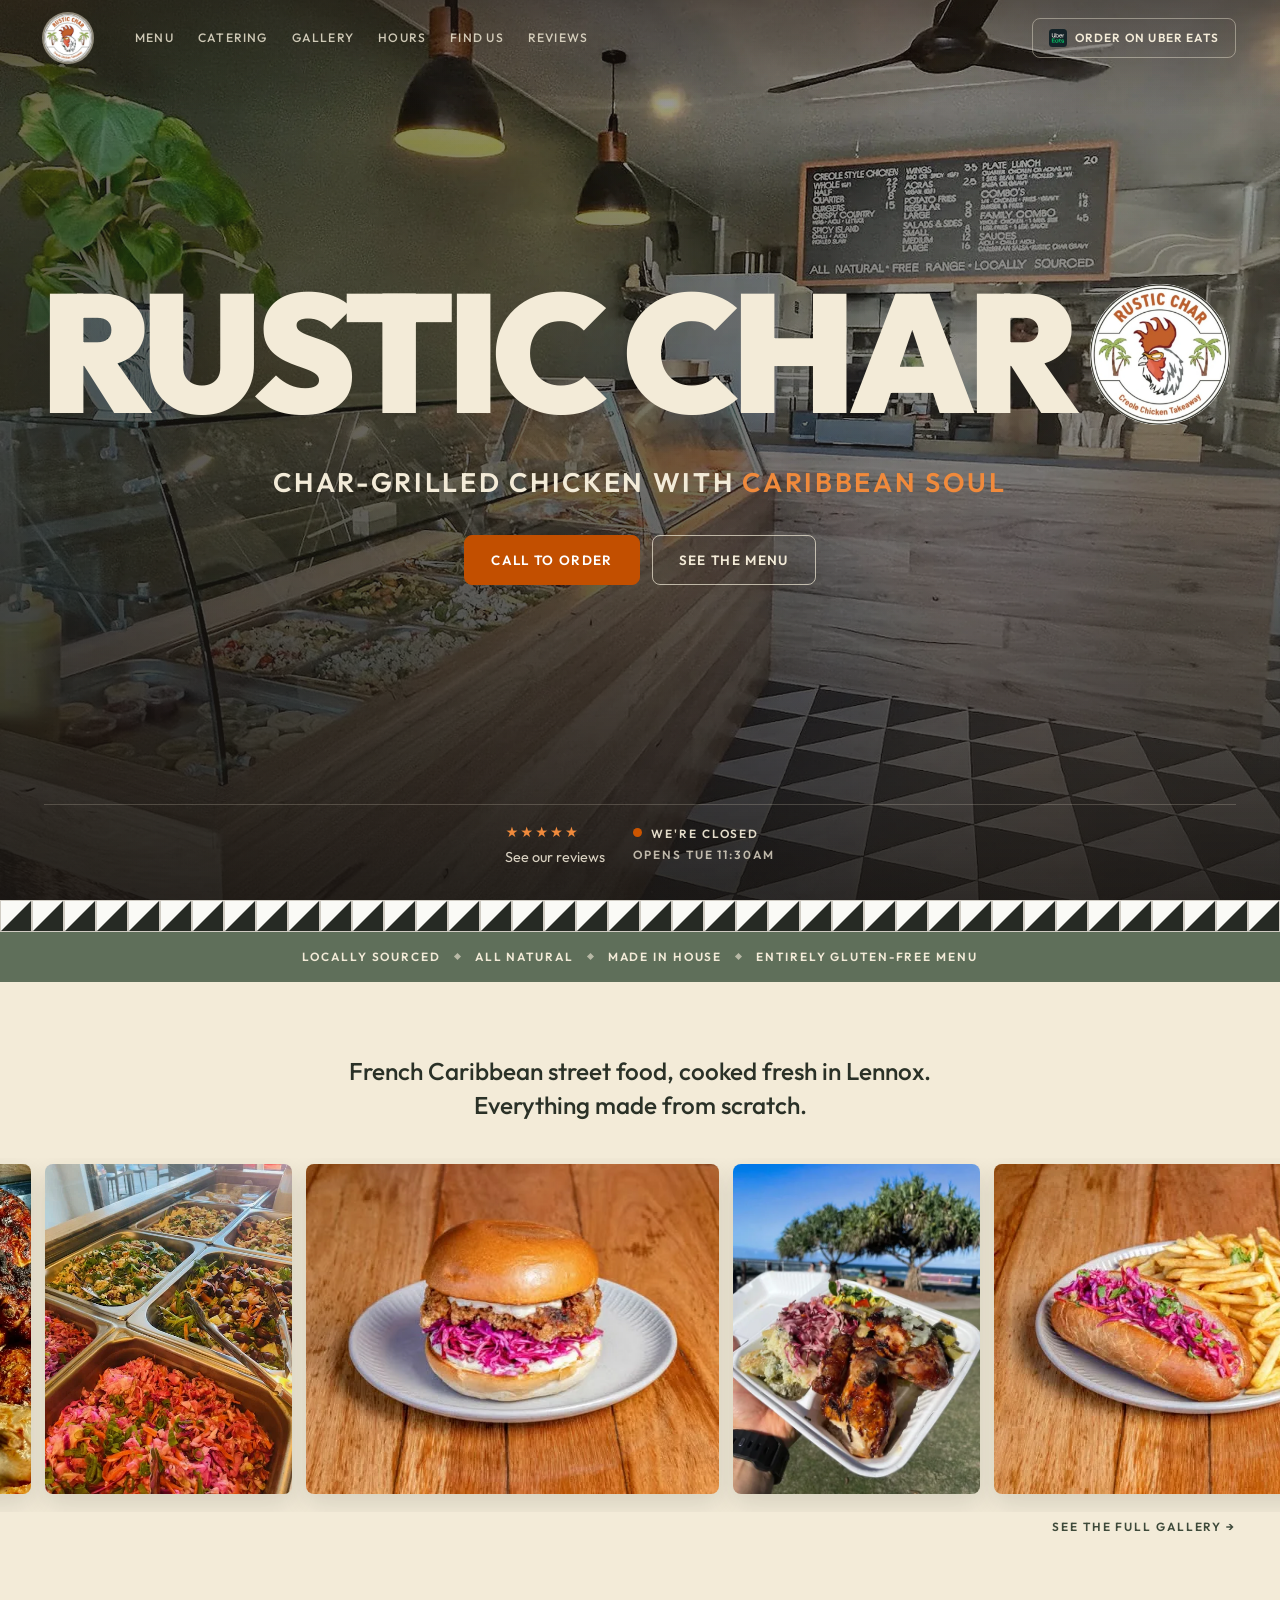
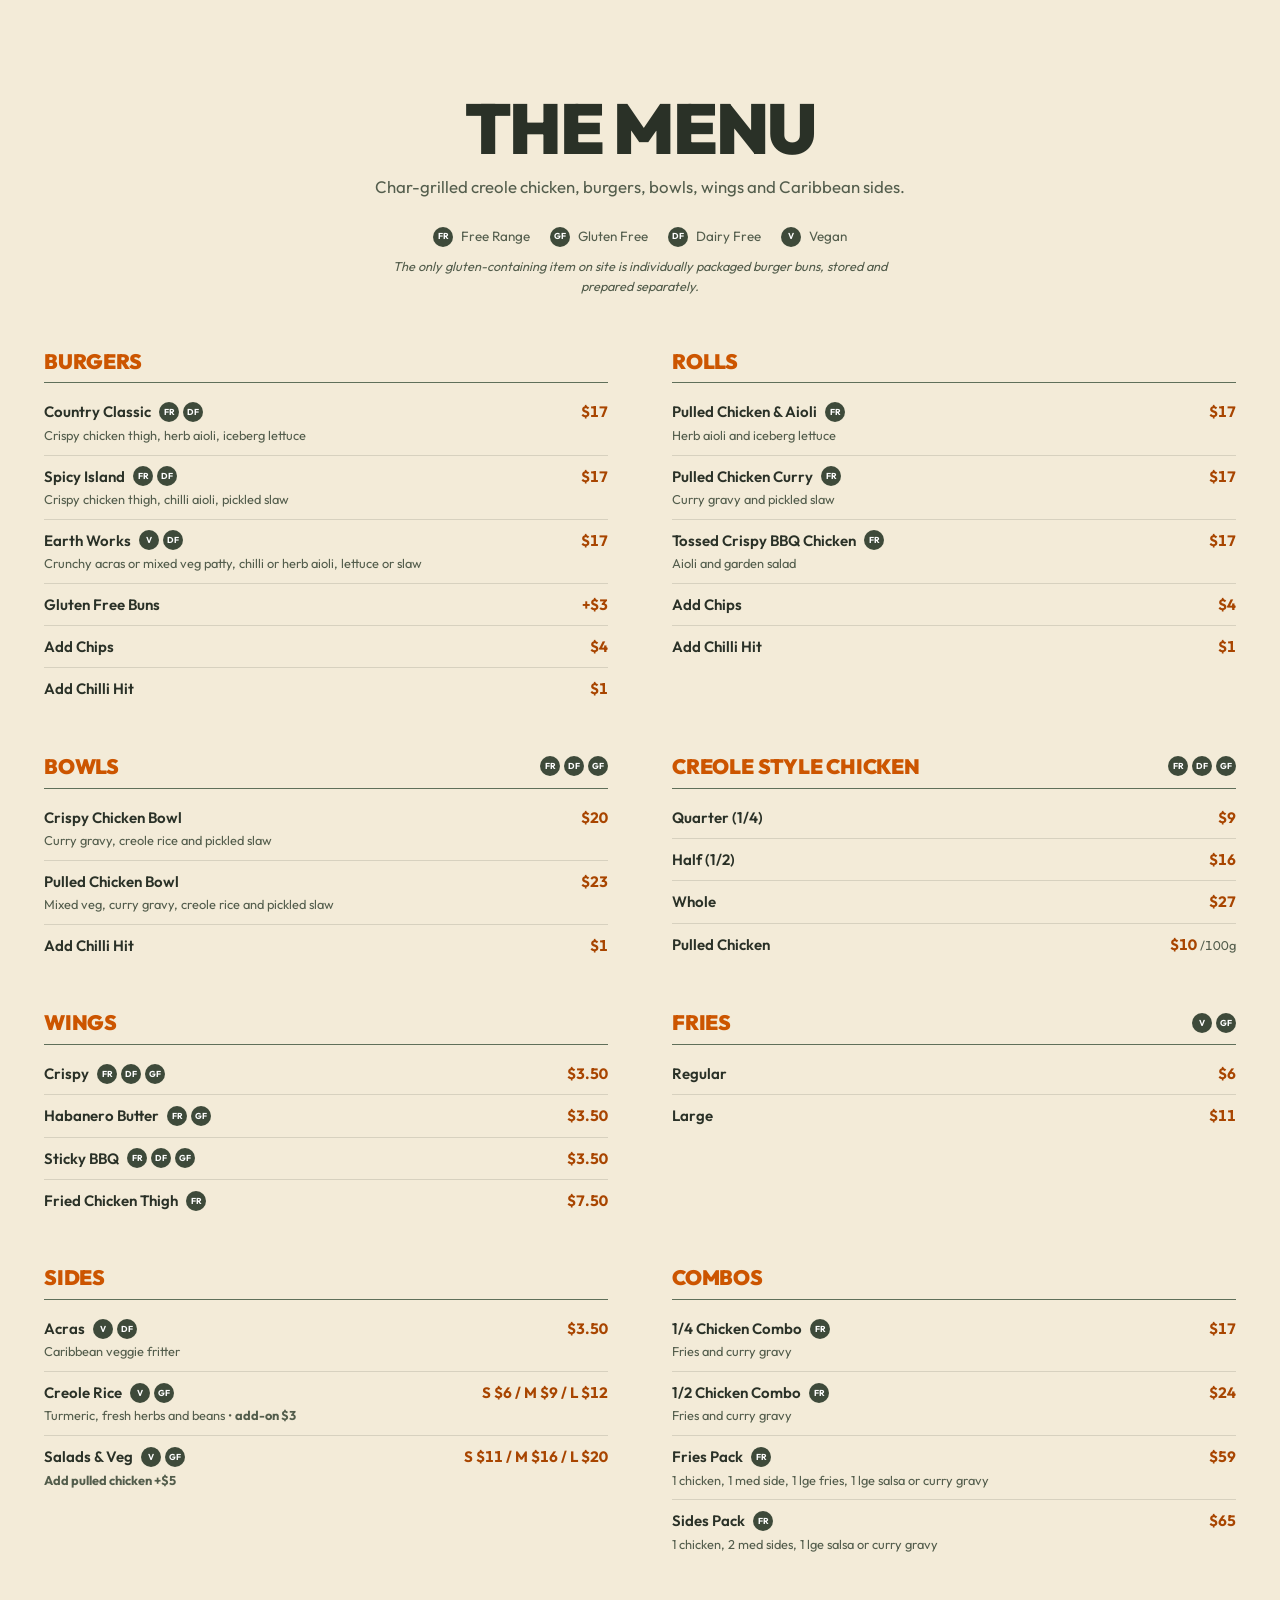
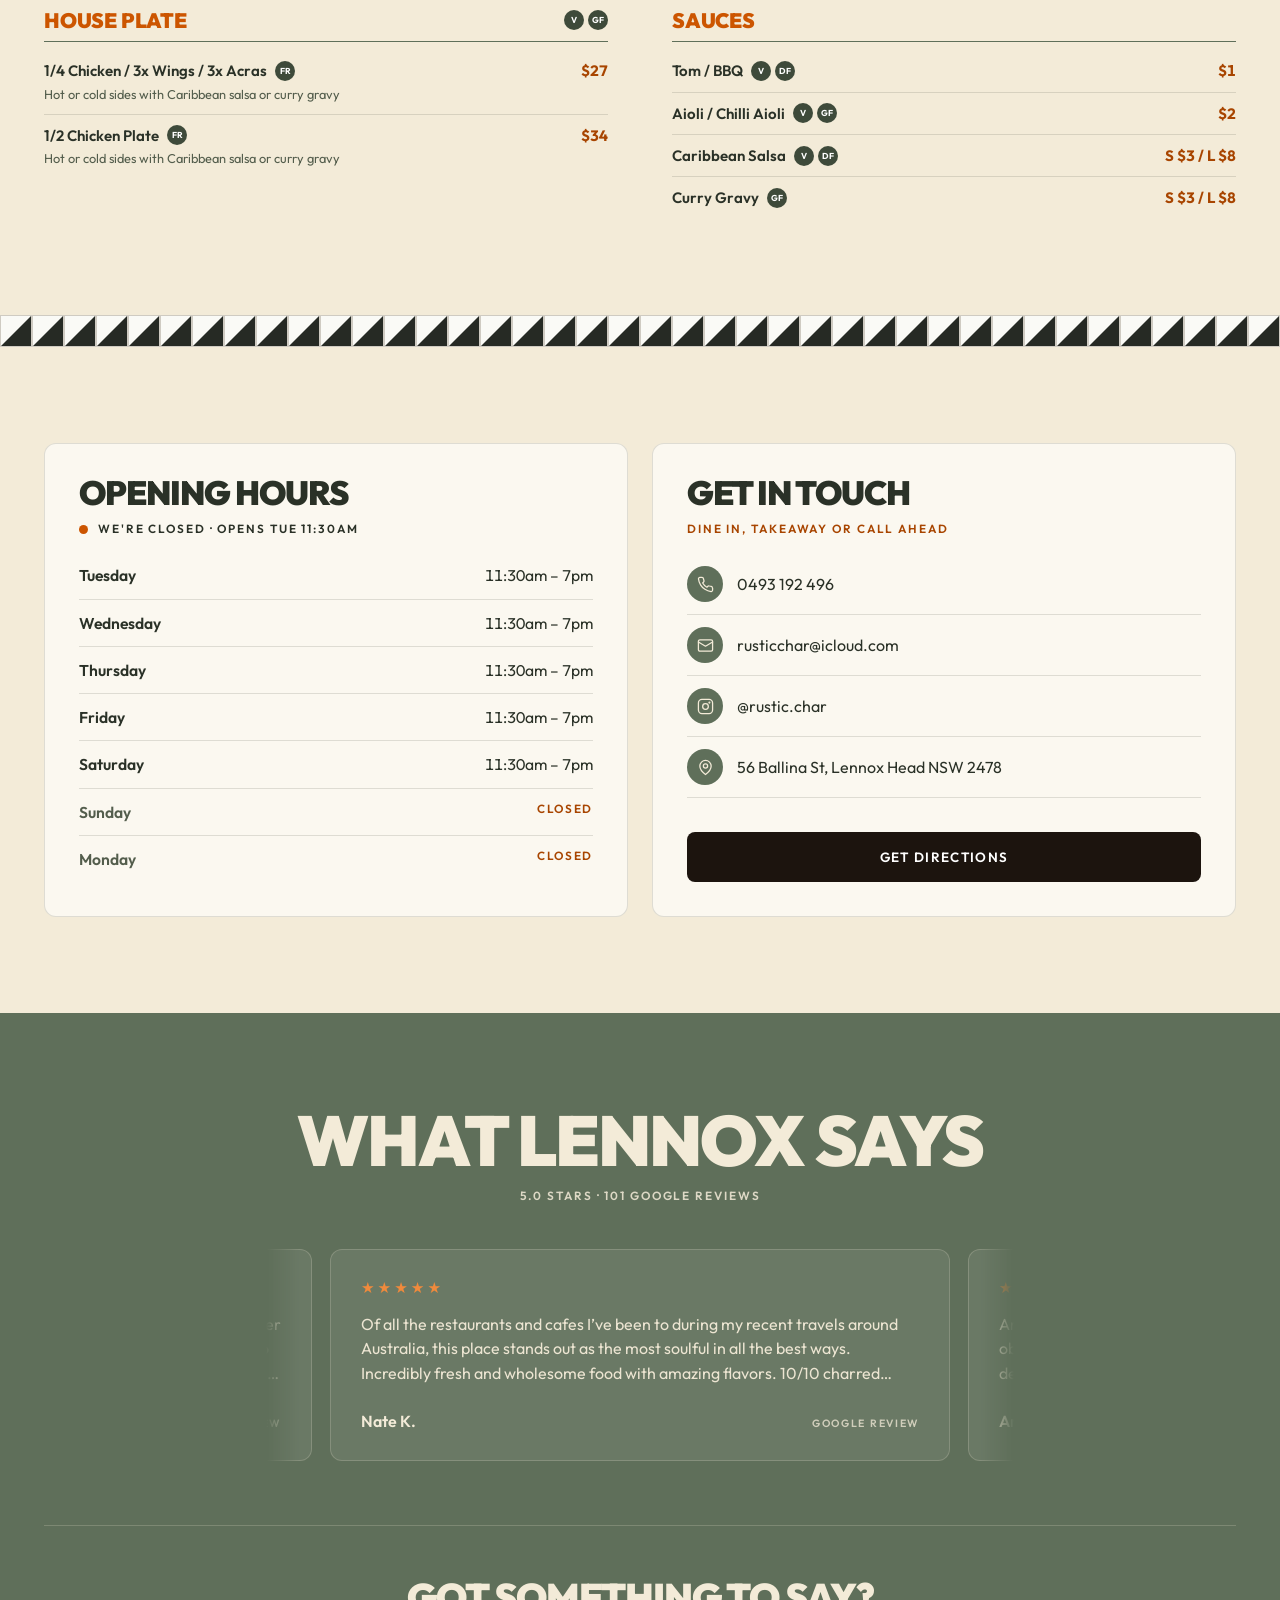
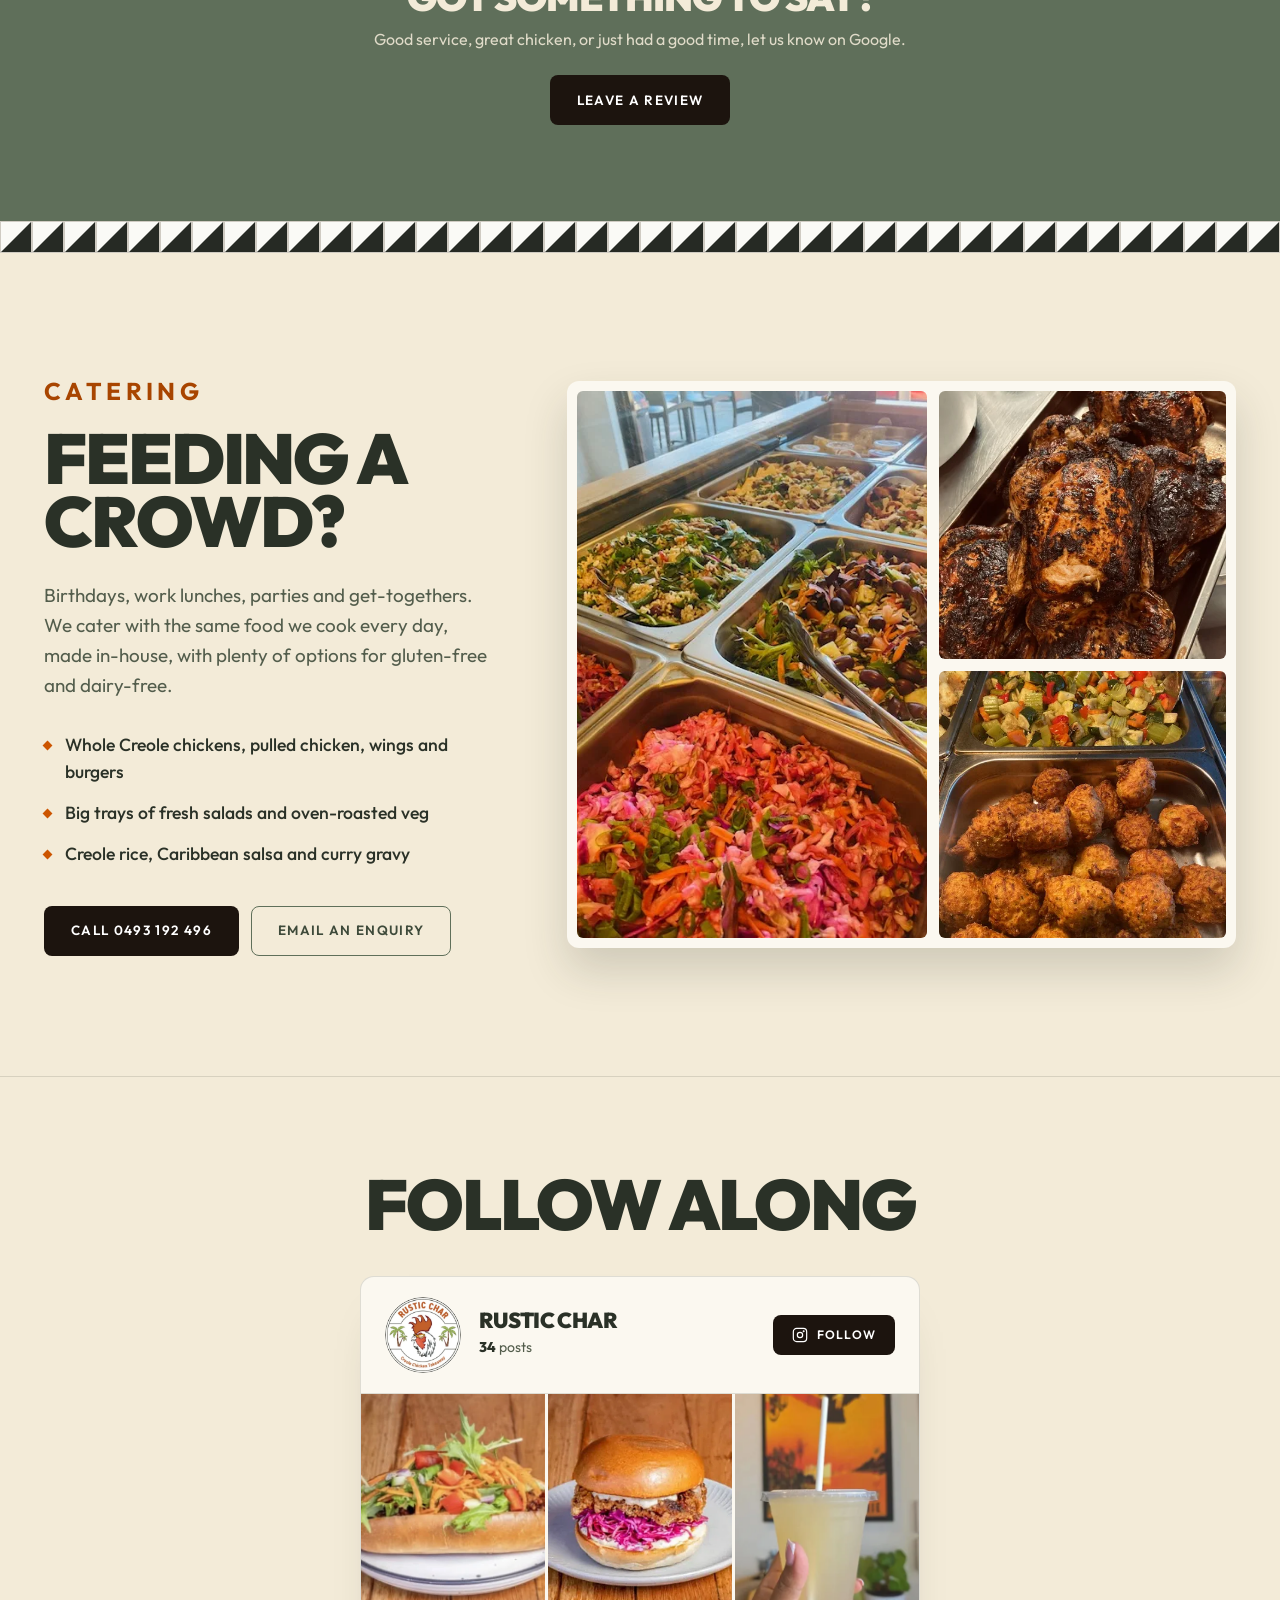
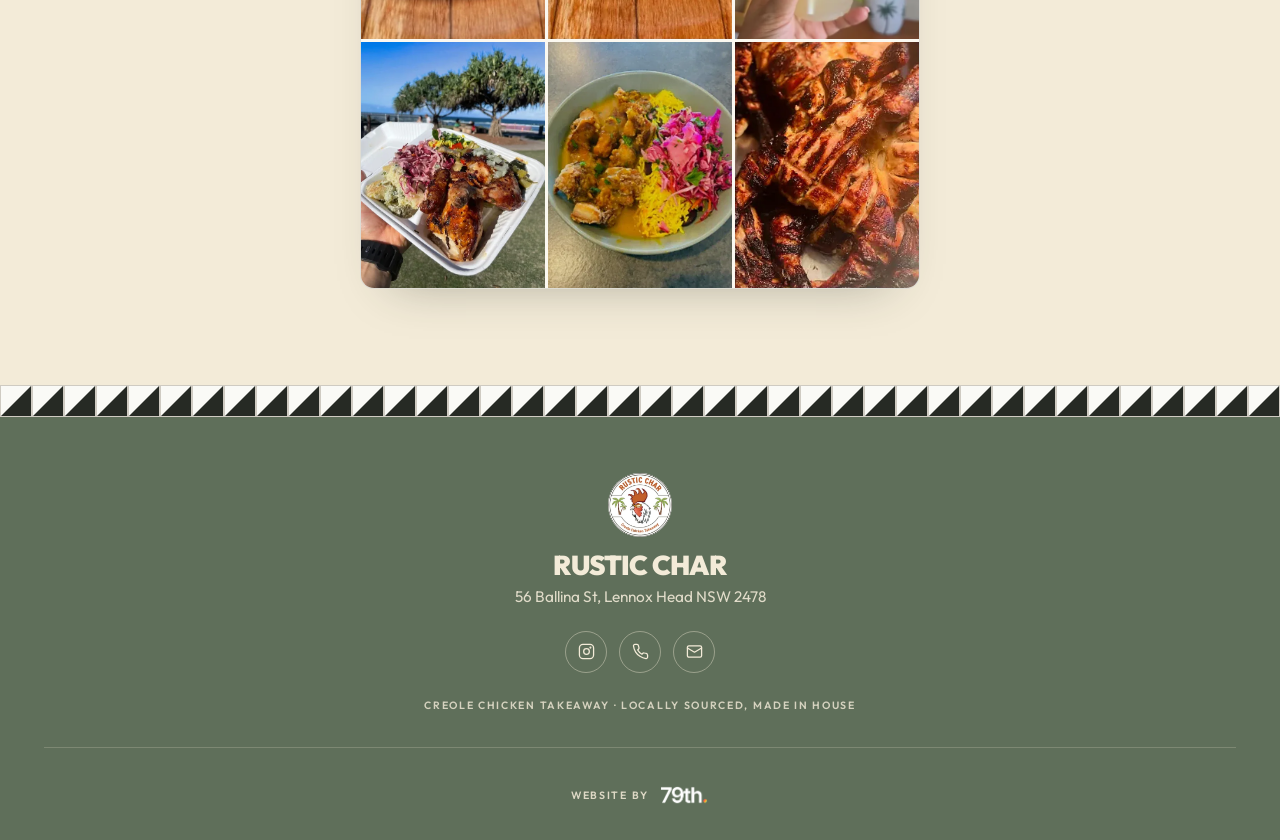
==== commit ce2c245c: "Hero reviews without numbers; drop the old-rice house plates - Hero rating: five stars with "See our" ====
--- a/index.html
+++ b/index.html
@@ -63,7 +63,7 @@
       <a href="#menu" class="btn btn-out">See the Menu</a>
     </div>
     <div class="hero-meta">
-      <a href="https://www.google.com/maps/search/?api=1&amp;query=Rustic+Char+56+Ballina+St+Lennox+Head+NSW+2478" target="_blank" rel="noopener" class="hero-rating"><span class="stars" aria-hidden="true">&#9733;&#9733;&#9733;&#9733;&#9733;</span><span class="u-link"><span class="r-score">5.0</span><span class="r-from"> from</span> <span class="r-count">101 Google reviews</span></span></a>
+      <a href="https://www.google.com/maps/search/?api=1&amp;query=Rustic+Char+56+Ballina+St+Lennox+Head+NSW+2478" target="_blank" rel="noopener" class="hero-rating"><span class="stars" aria-hidden="true">&#9733;&#9733;&#9733;&#9733;&#9733;</span><span class="u-link">See our reviews</span></a>
       <div class="open-status label" data-open-status><span class="os-text"><span>Open Tue&ndash;Sat</span><span class="os-sep"> &middot; </span><span class="os-b">11:30am&ndash;7pm</span></span></div>
     </div>
   </div>
@@ -297,7 +297,7 @@
         <a href="https://www.instagram.com/rustic.char/" target="_blank" rel="noopener"><img src="assets/gallery/ig-burger.webp" alt="The Country Classic burger with pickled slaw" width="480" height="640" decoding="async" loading="lazy"></a>
         <a href="https://www.instagram.com/rustic.char/" target="_blank" rel="noopener"><img src="assets/teaser-shop.webp" alt="A cup of fresh lemonade in the shop" width="394" height="700" decoding="async" loading="lazy"></a>
         <a href="https://www.instagram.com/rustic.char/" target="_blank" rel="noopener"><img src="assets/teaser-plate.webp" alt="A Creole chicken plate by the beach" width="525" height="700" decoding="async" loading="lazy"></a>
-        <a href="https://www.instagram.com/rustic.char/" target="_blank" rel="noopener"><img src="assets/teaser-bowl.webp" alt="A chicken bowl with slaw and Creole rice" width="394" height="700" decoding="async" loading="lazy"></a>
+        <a href="https://www.instagram.com/rustic.char/" target="_blank" rel="noopener"><img src="assets/gallery/ig-curry-bowl.webp" alt="Crispy chicken bowl" width="476" height="642" decoding="async" loading="lazy"></a>
         <a href="https://www.instagram.com/rustic.char/" target="_blank" rel="noopener"><img src="assets/gallery/ig-char-chicken.webp" alt="Char-grilled Creole chicken" width="480" height="642" decoding="async" loading="lazy"></a>
       </div>
     </div>
--- a/assets/site.css
+++ b/assets/site.css
@@ -173,7 +173,7 @@
 .hero .btn-fill{background:var(--orange-btn); border-color:var(--orange-btn);}
 .hero .btn-fill:hover{background:var(--black); border-color:var(--black);}
 .hero-meta{margin-top:clamp(44px, 7vh, 80px); padding-top:16px; border-top:1px solid rgba(243,235,216,0.2); display:flex; flex-wrap:nowrap; align-items:center; gap:10px 28px; font-size:0.9rem; color:rgba(243,235,216,0.88);}
-.hero-rating{display:inline-flex; align-items:center; gap:10px;}
+.hero-rating{display:inline-flex; flex-direction:column; align-items:flex-start; gap:2px; text-align:left;} /* stars, then "See our reviews" underneath */
 .hero-rating .stars{color:var(--orange-bright); letter-spacing:2px;}
 /* open status: always exactly two lines, never wrapping:
    (dot) We're open
@@ -208,13 +208,8 @@
   .hero-cta .btn{padding:0 12px; min-height:50px;}
   /* rating left, open status right, each on two short lines so they always fit side by side */
   .hero-meta{padding-top:14px; justify-content:space-between; align-items:flex-start; gap:12px; font-size:0.82rem;}
-  .hero-rating{display:grid; grid-template-columns:auto auto; justify-content:start; align-items:center; column-gap:8px; row-gap:2px;}
-  .hero-rating .u-link{display:contents;}
-  .hero-rating .u-link::after, .hero-rating .r-from{display:none;}
+  .hero-rating{min-width:0;}
   .hero-rating .stars{letter-spacing:1px;}
-  .hero-rating .r-score{font-weight:600; color:var(--paper);}
-  .hero-rating{min-width:0;}
-  .hero-rating .r-count{grid-column:1 / -1;}
   .hero .open-status{font-size:0.7rem; letter-spacing:0.12em;}
   .hero .open-status::before{margin-right:8px;}
   .hero-cta{margin-bottom:32px;} /* always a clear gap above the rating line */
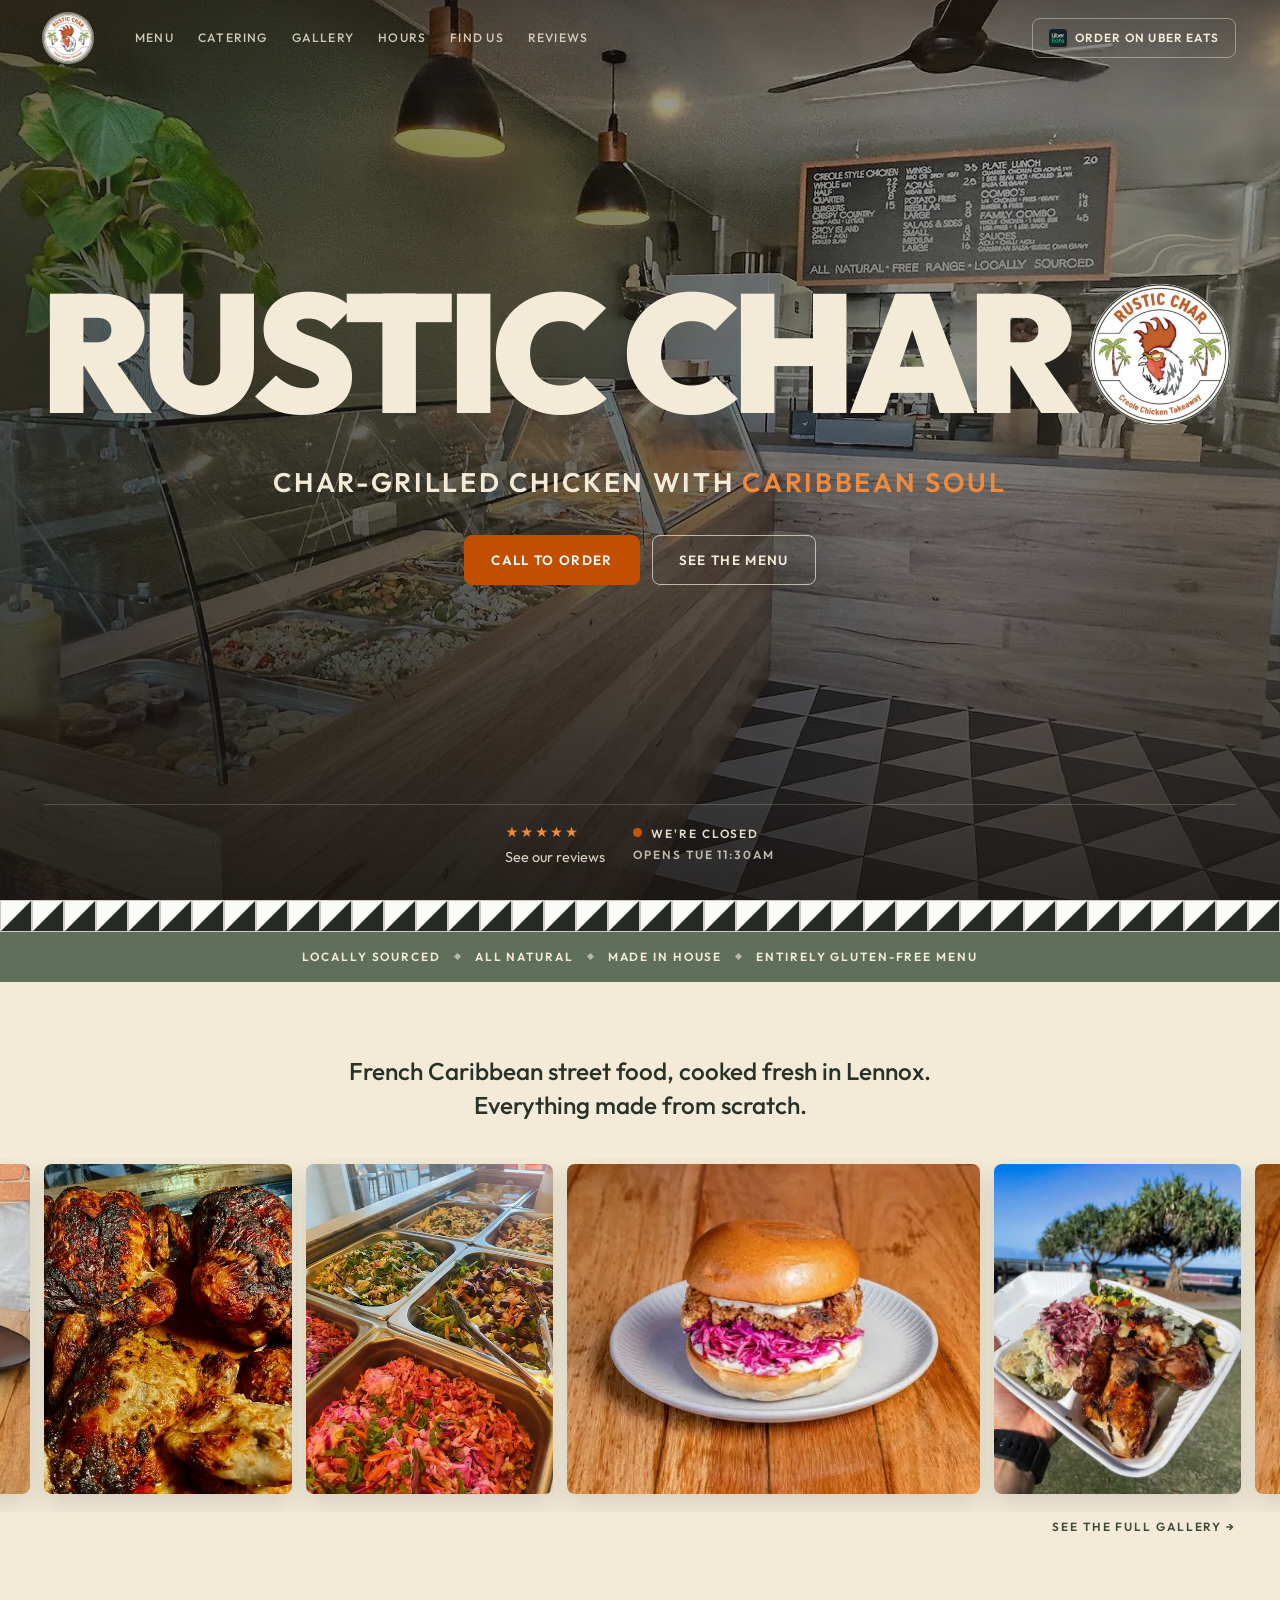
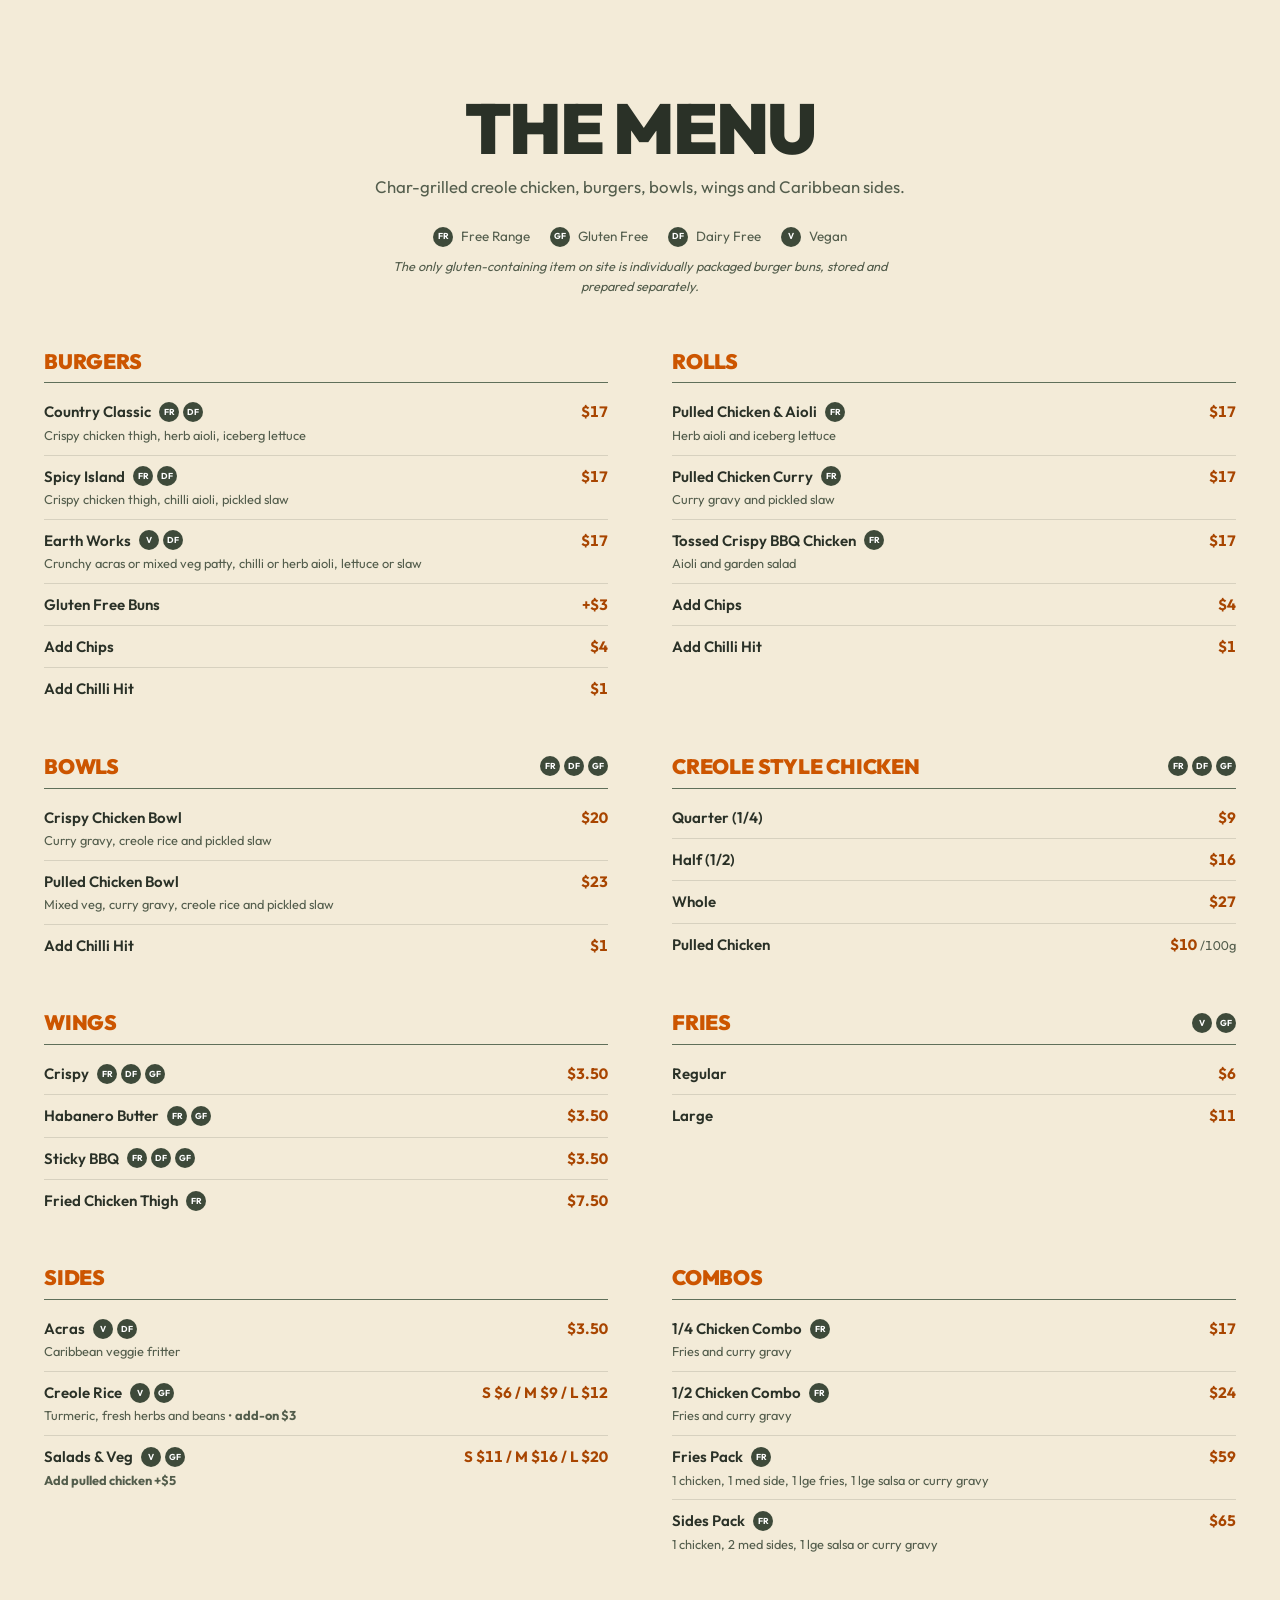
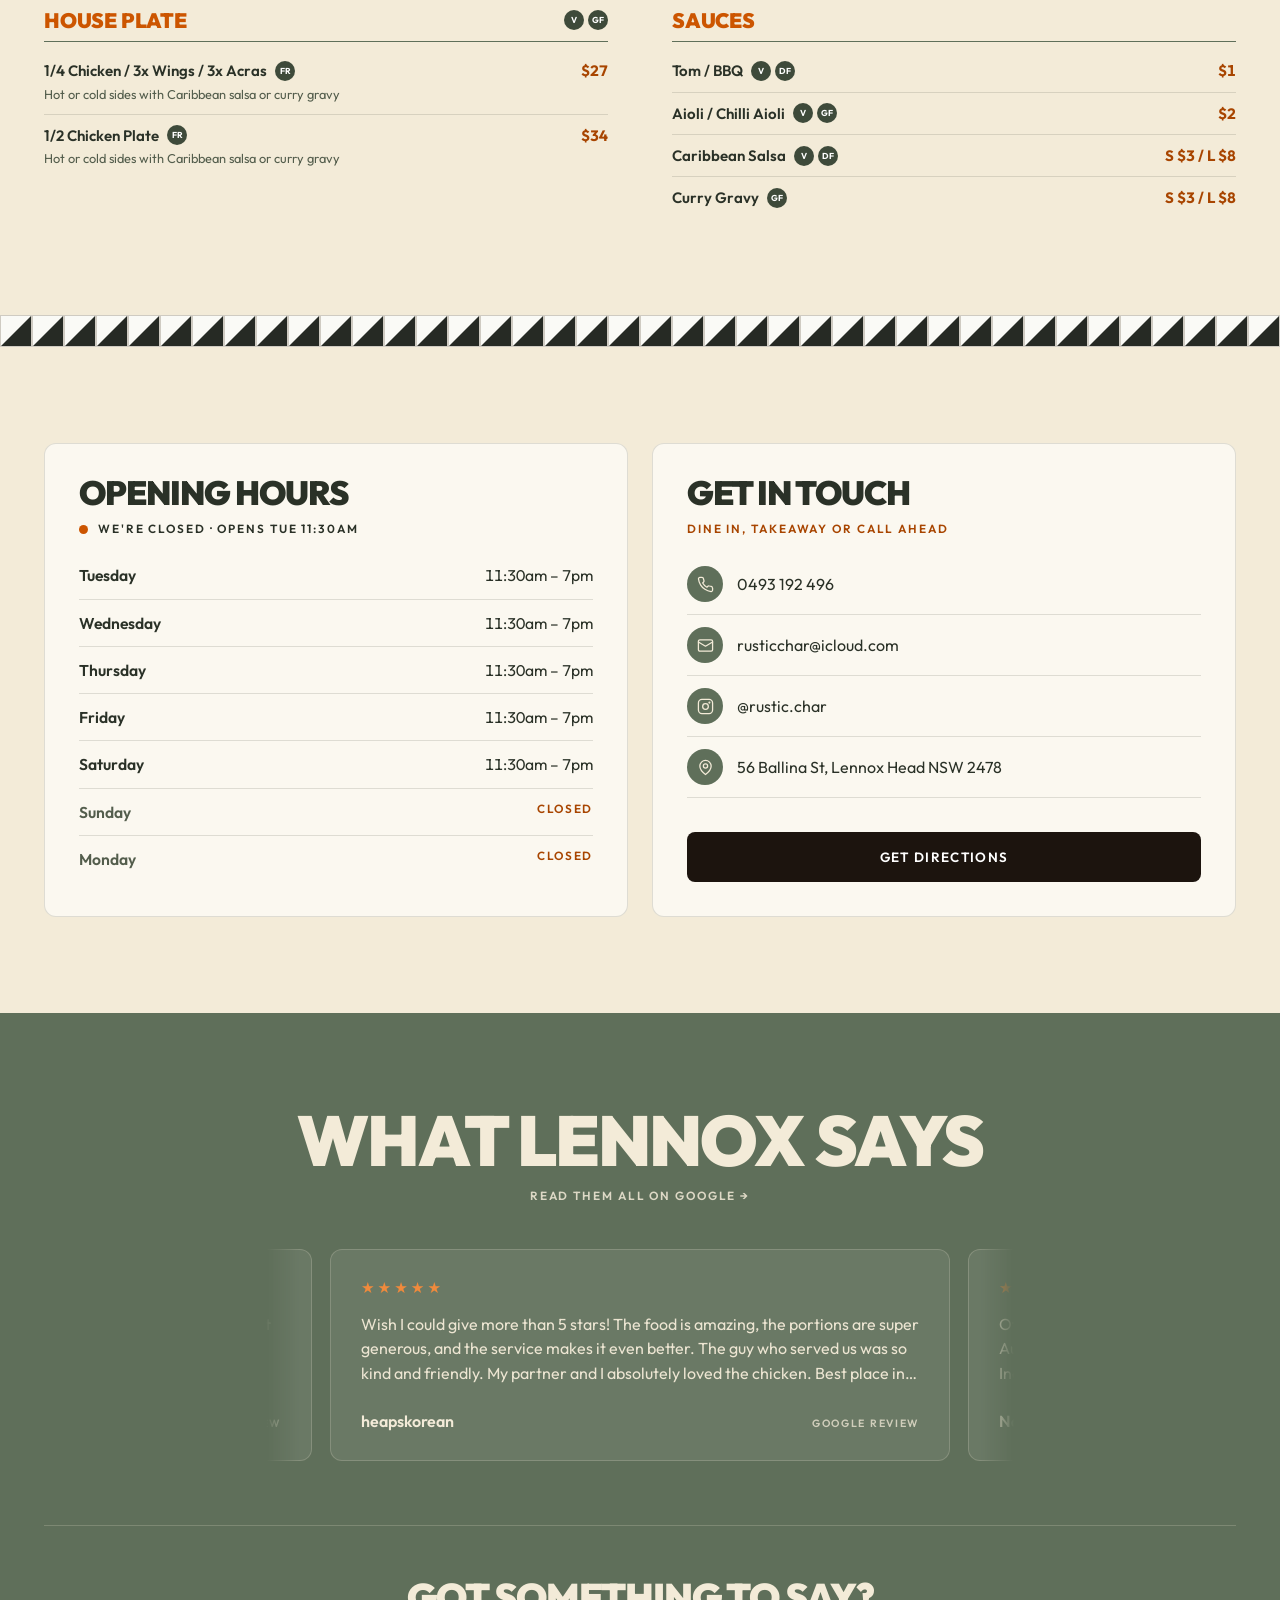
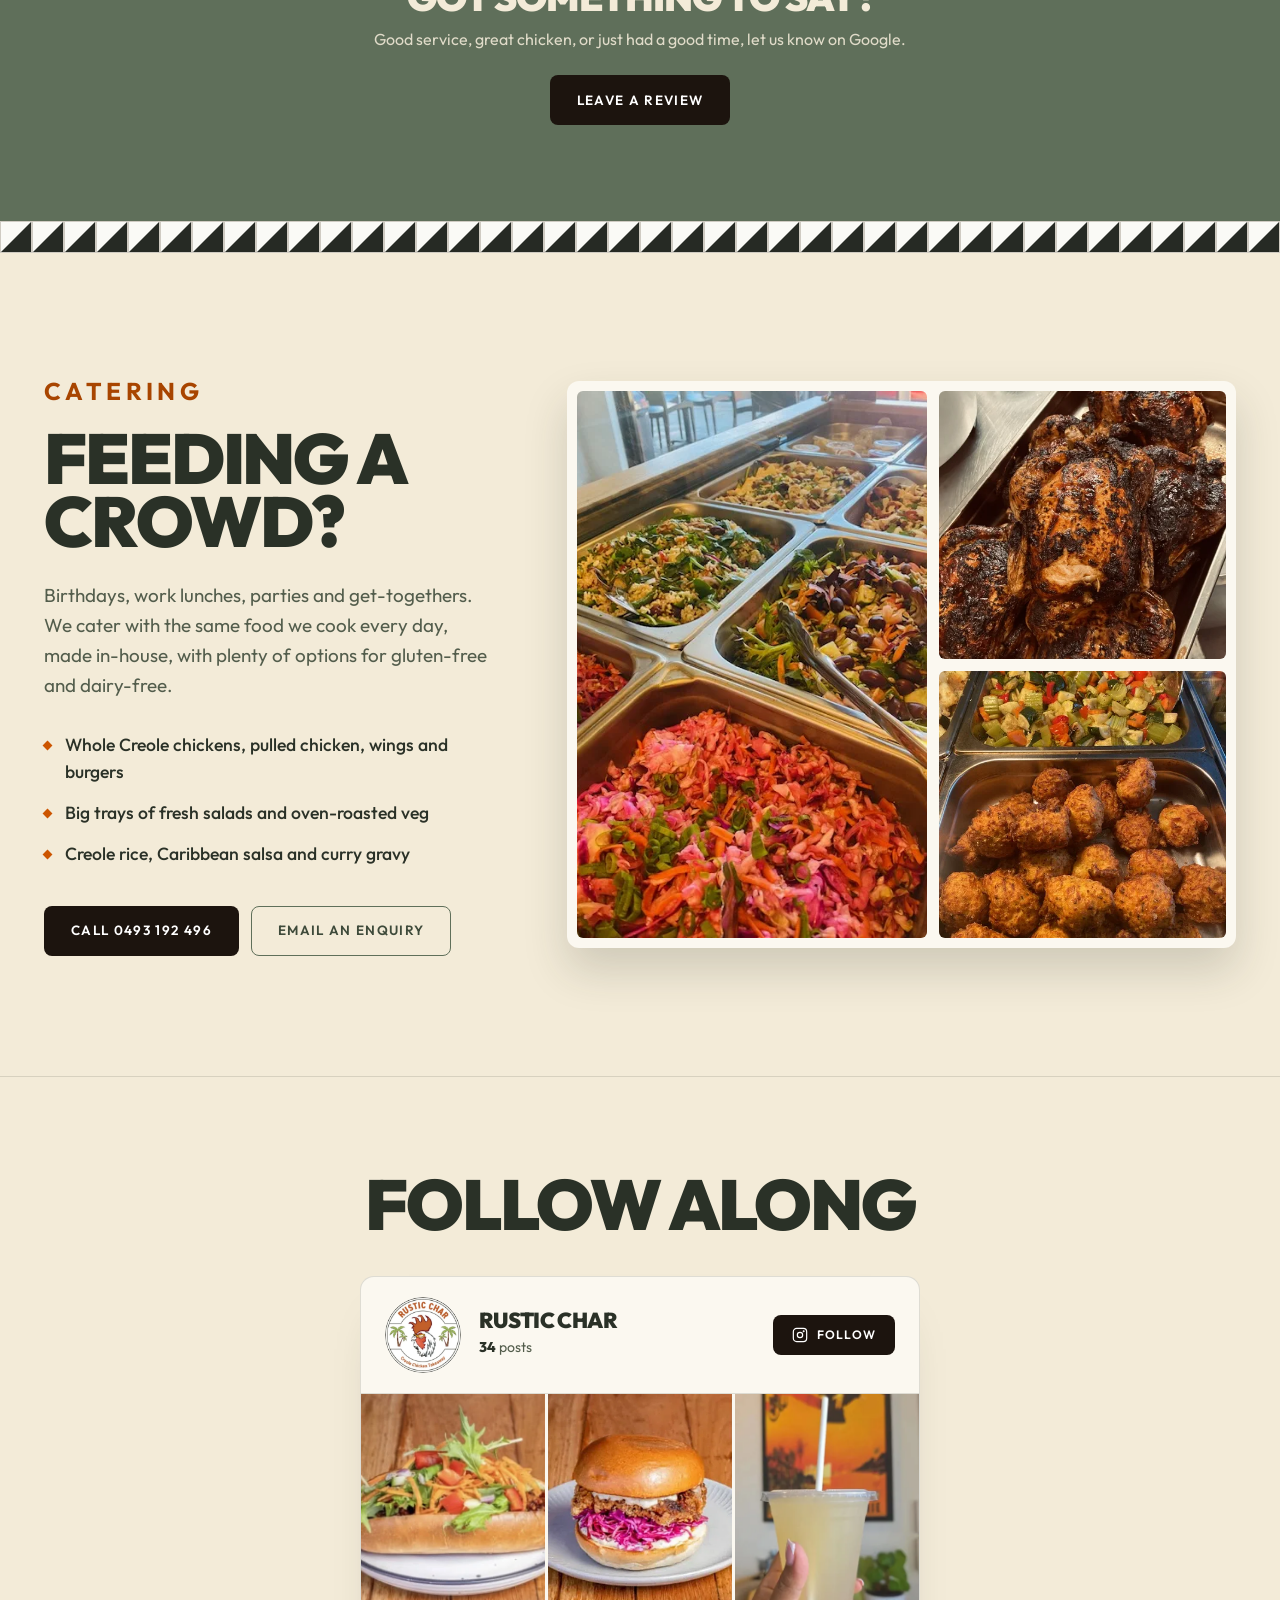
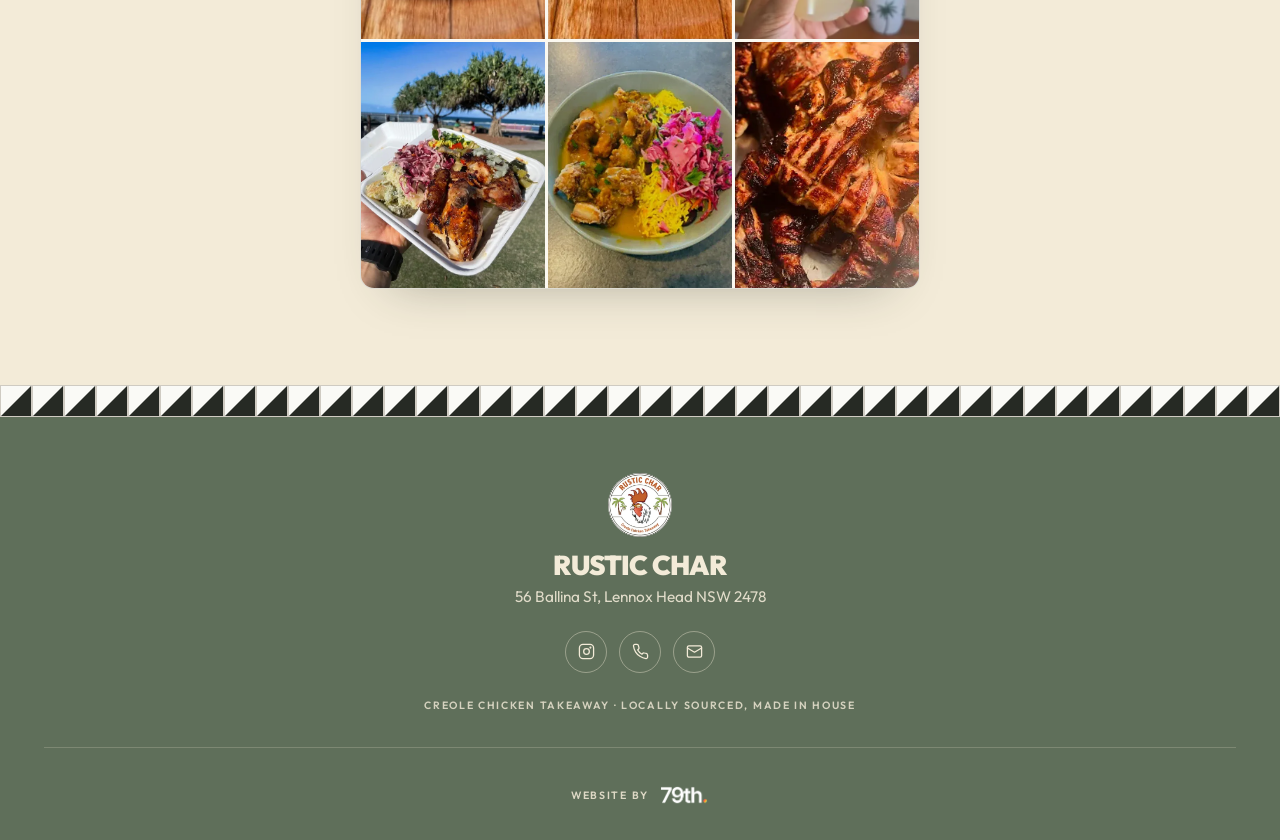
==== commit 7790919a: "Reviews: "Read them all on Google" instead of the star count The owner felt "5.0 stars · 101 Google " ====
--- a/index.html
+++ b/index.html
@@ -225,7 +225,7 @@
 <section class="reviews" id="reviews">
   <div class="wrap">
     <h2 class="sign">What Lennox Says</h2>
-    <a href="https://www.google.com/maps/search/?api=1&amp;query=Rustic+Char+56+Ballina+St+Lennox+Head+NSW+2478" target="_blank" rel="noopener" class="sub label u-link">5.0 stars &middot; 101 Google reviews</a>
+    <a href="https://www.google.com/maps/search/?api=1&amp;query=Rustic+Char+56+Ballina+St+Lennox+Head+NSW+2478" target="_blank" rel="noopener" class="sub label u-link">Read them all on Google &#8594;</a>
   </div>
   <div class="rev-stage" id="revStage" role="region" aria-label="Google reviews">
     <div class="rev-track" id="revTrack">
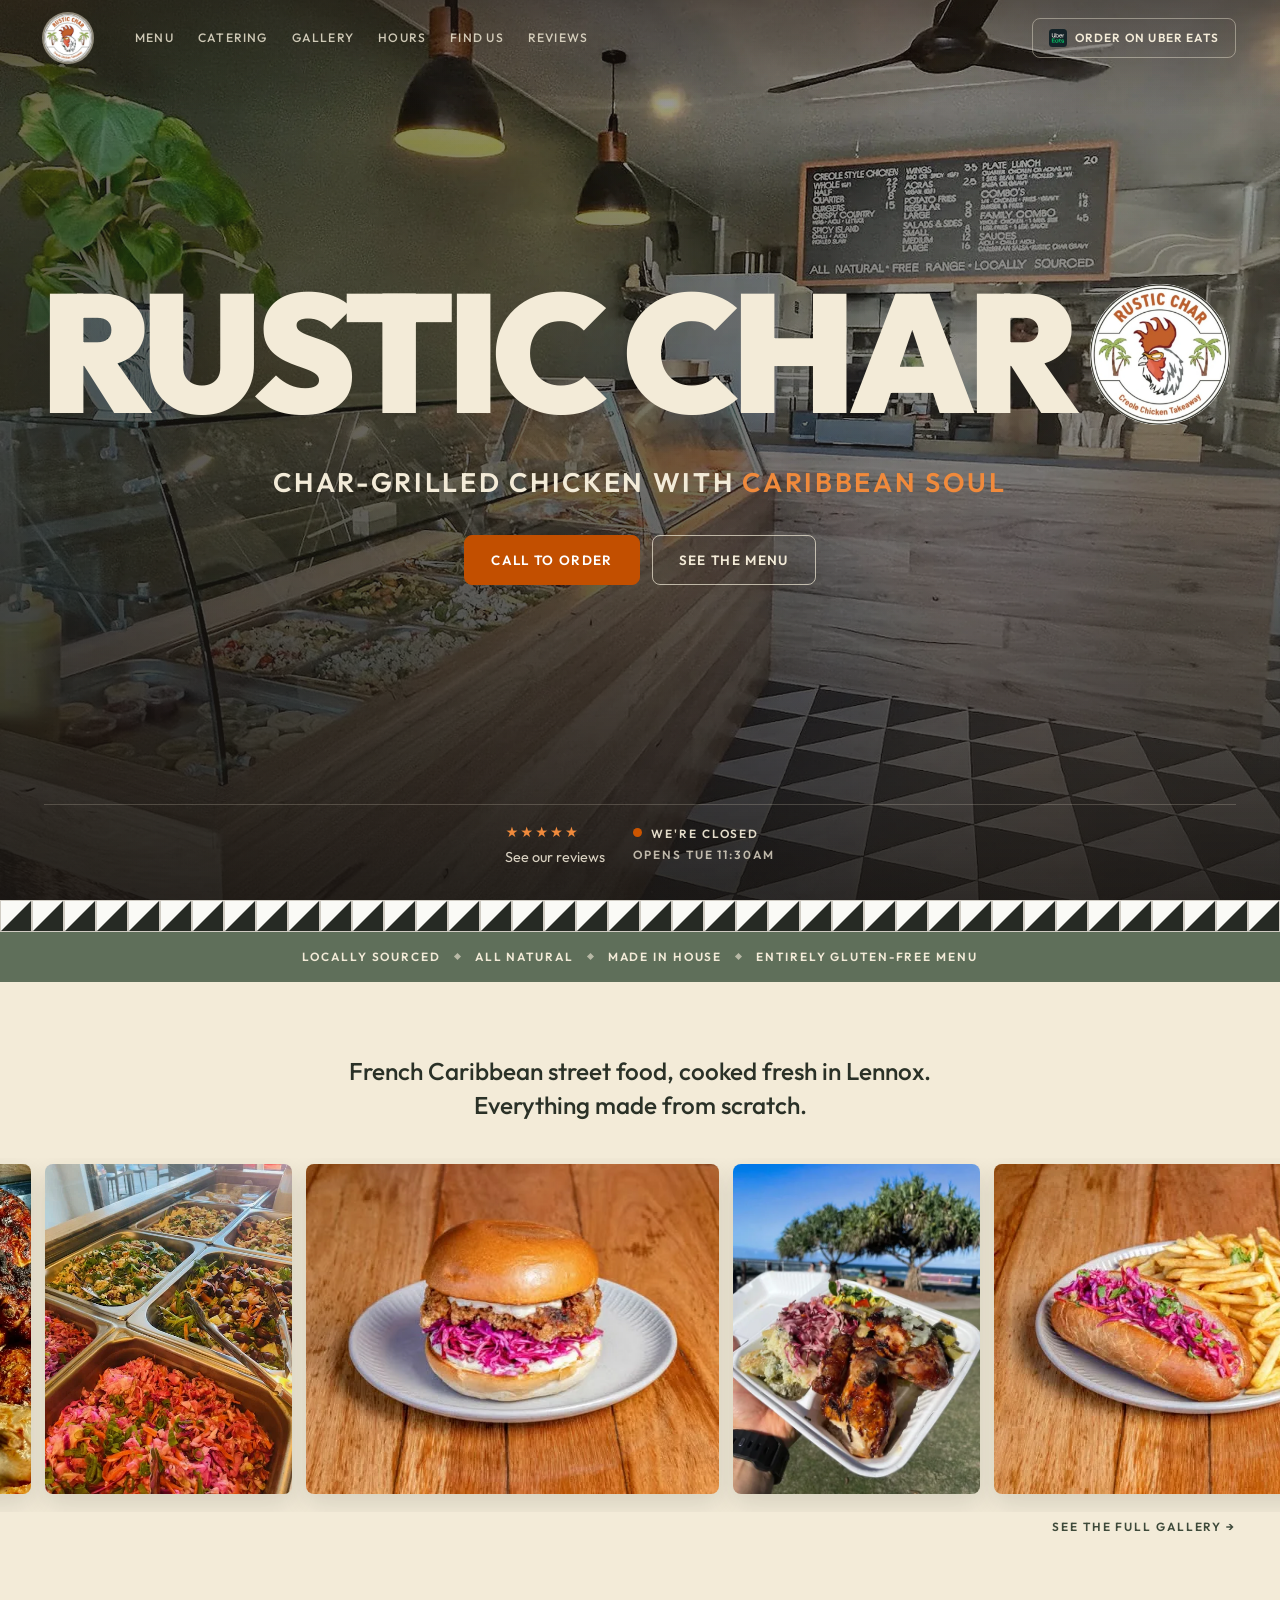
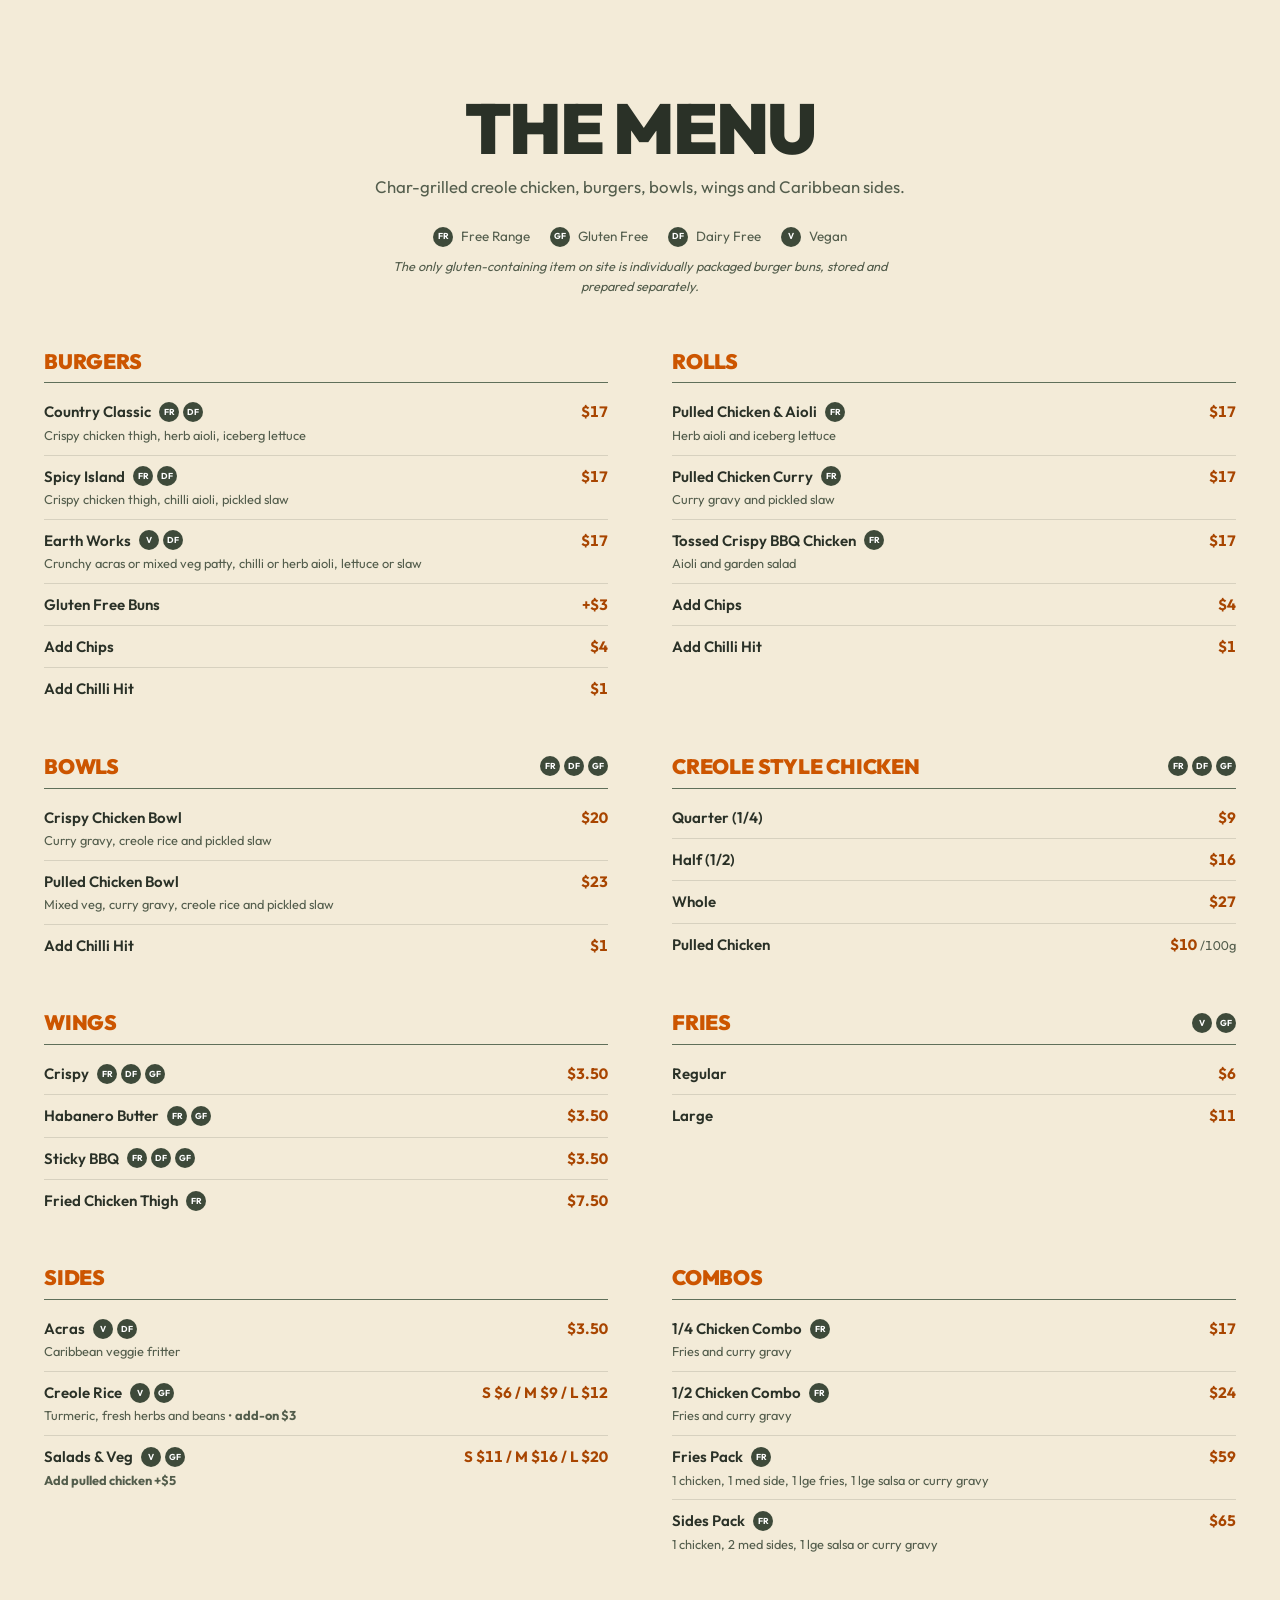
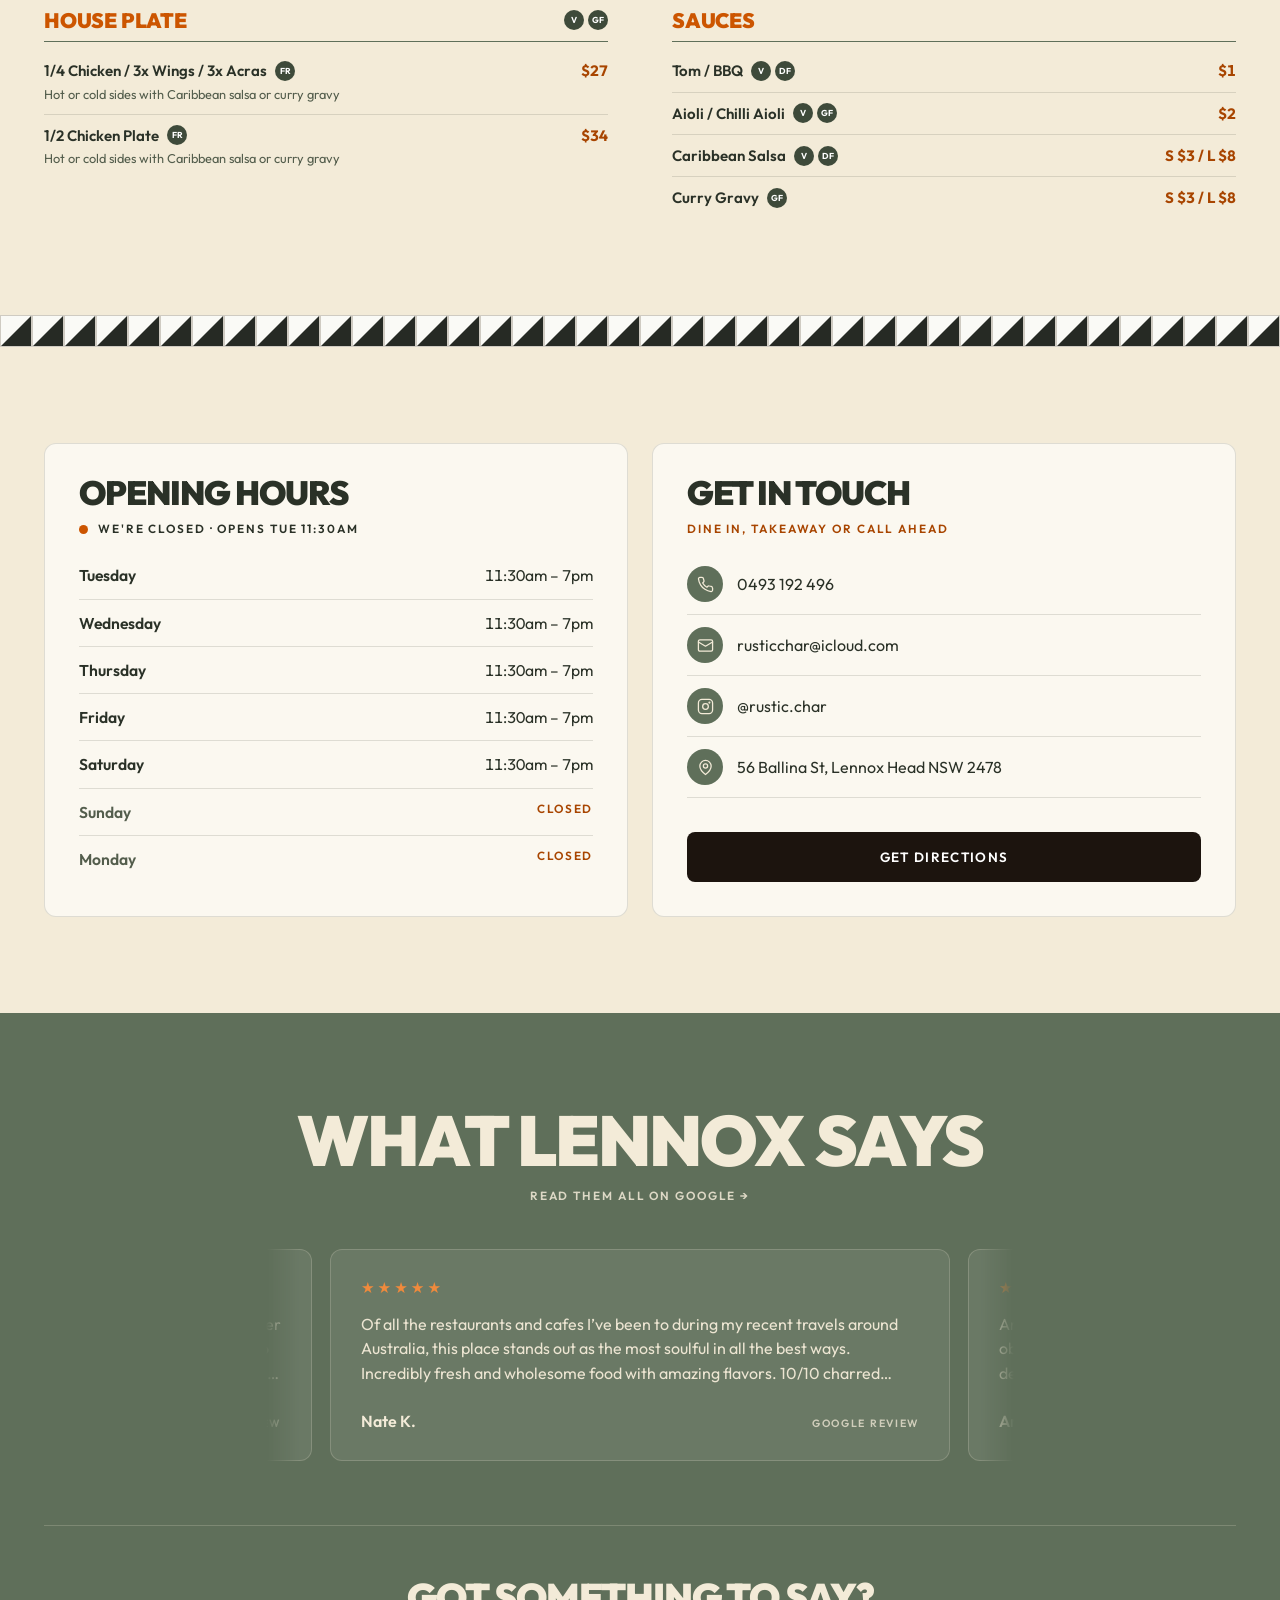
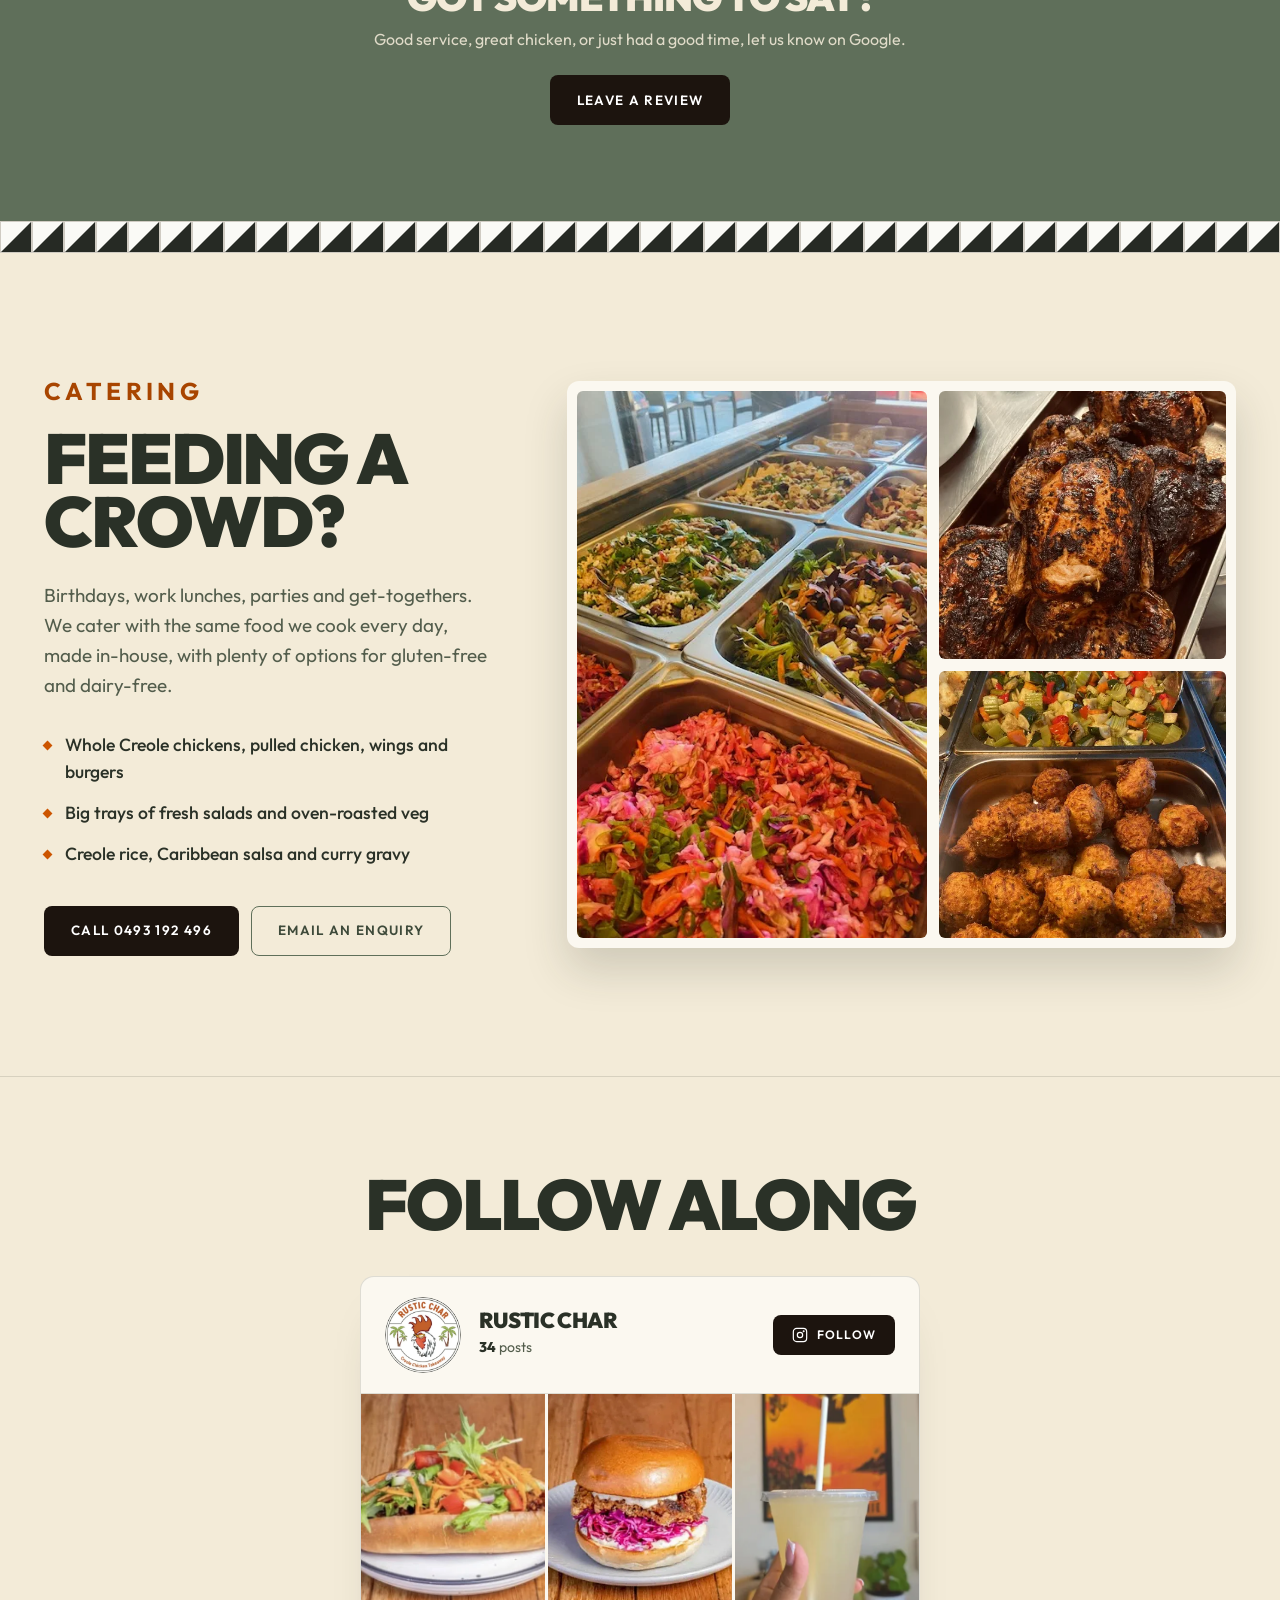
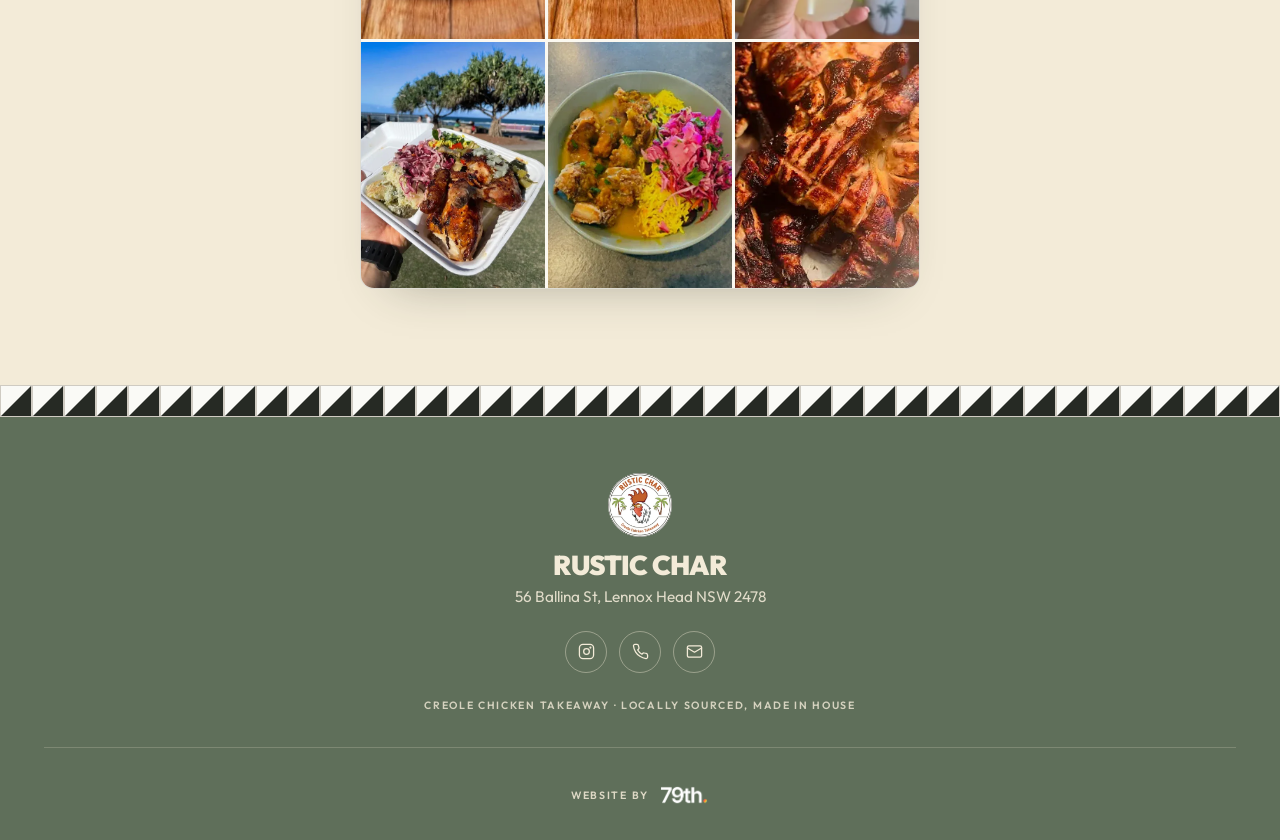
==== commit 76f5a28a: "SEO: one address per page, cleaner business details - Permanently forward http, www, the workers.dev" ====
--- a/index.html
+++ b/index.html
@@ -1,12 +1,12 @@
 <!DOCTYPE html>
-<html lang="en">
+<html lang="en-AU">
 <head>
 <meta charset="UTF-8">
 <meta name="viewport" content="width=device-width, initial-scale=1.0">
 <title>Rustic Char | Creole Chicken Takeaway, Lennox Head</title>
-<meta name="description" content="Creole chicken rolls and burgers, char-grilled and made in house. Rustic Char, 56 Ballina St, Lennox Head. Order online or call for takeaway.">
+<meta name="description" content="Char-grilled Creole chicken, burgers, rolls and bowls with Caribbean soul. Gluten-free menu, made from scratch at 56 Ballina St, Lennox Head. Open Tue–Sat.">
 <link rel="canonical" href="https://rusticchar.com.au/">
-<meta property="og:type" content="restaurant">
+<meta property="og:type" content="website">
 <meta property="og:site_name" content="Rustic Char">
 <meta property="og:url" content="https://rusticchar.com.au/">
 <meta property="og:title" content="Rustic Char | Creole Chicken Takeaway, Lennox Head">
@@ -329,13 +329,17 @@
 {
   "@context":"https://schema.org",
   "@type":"Restaurant",
+  "@id":"https://rusticchar.com.au/#restaurant",
   "name":"Rustic Char",
+  "description":"French Caribbean street food in Lennox Head: char-grilled Creole chicken, burgers, rolls, bowls, wings and Caribbean sides, made from scratch. Gluten-free menu.",
   "url":"https://rusticchar.com.au/",
-  "image":"https://rusticchar.com.au/assets/hero.webp",
+  "logo":"https://rusticchar.com.au/assets/logo-badge.webp",
+  "image":["https://rusticchar.com.au/assets/hero.webp","https://rusticchar.com.au/assets/og-image.jpg"],
   "telephone":"+61493192496",
   "email":"rusticchar@icloud.com",
-  "servesCuisine":"Creole",
+  "servesCuisine":["Creole","Caribbean","Chicken"],
   "priceRange":"$$",
+  "menu":"https://rusticchar.com.au/#menu",
   "address":{
     "@type":"PostalAddress",
     "streetAddress":"56 Ballina St",
@@ -344,10 +348,11 @@
     "postalCode":"2478",
     "addressCountry":"AU"
   },
+  "geo":{"@type":"GeoCoordinates","latitude":-28.79678,"longitude":153.59318},
+  "hasMap":"https://www.google.com/maps/search/?api=1&query=Rustic+Char+56+Ballina+St+Lennox+Head+NSW+2478",
   "openingHoursSpecification":[
     {"@type":"OpeningHoursSpecification","dayOfWeek":["Tuesday","Wednesday","Thursday","Friday","Saturday"],"opens":"11:30","closes":"19:00"}
   ],
-  "aggregateRating":{"@type":"AggregateRating","ratingValue":"5.0","reviewCount":"101"},
   "sameAs":["https://www.instagram.com/rustic.char/","https://www.ubereats.com/au/store/rustic-char-lennox-head/xNy7I_s9UMS23CQCAHFG3Q"]
 }
 </script>
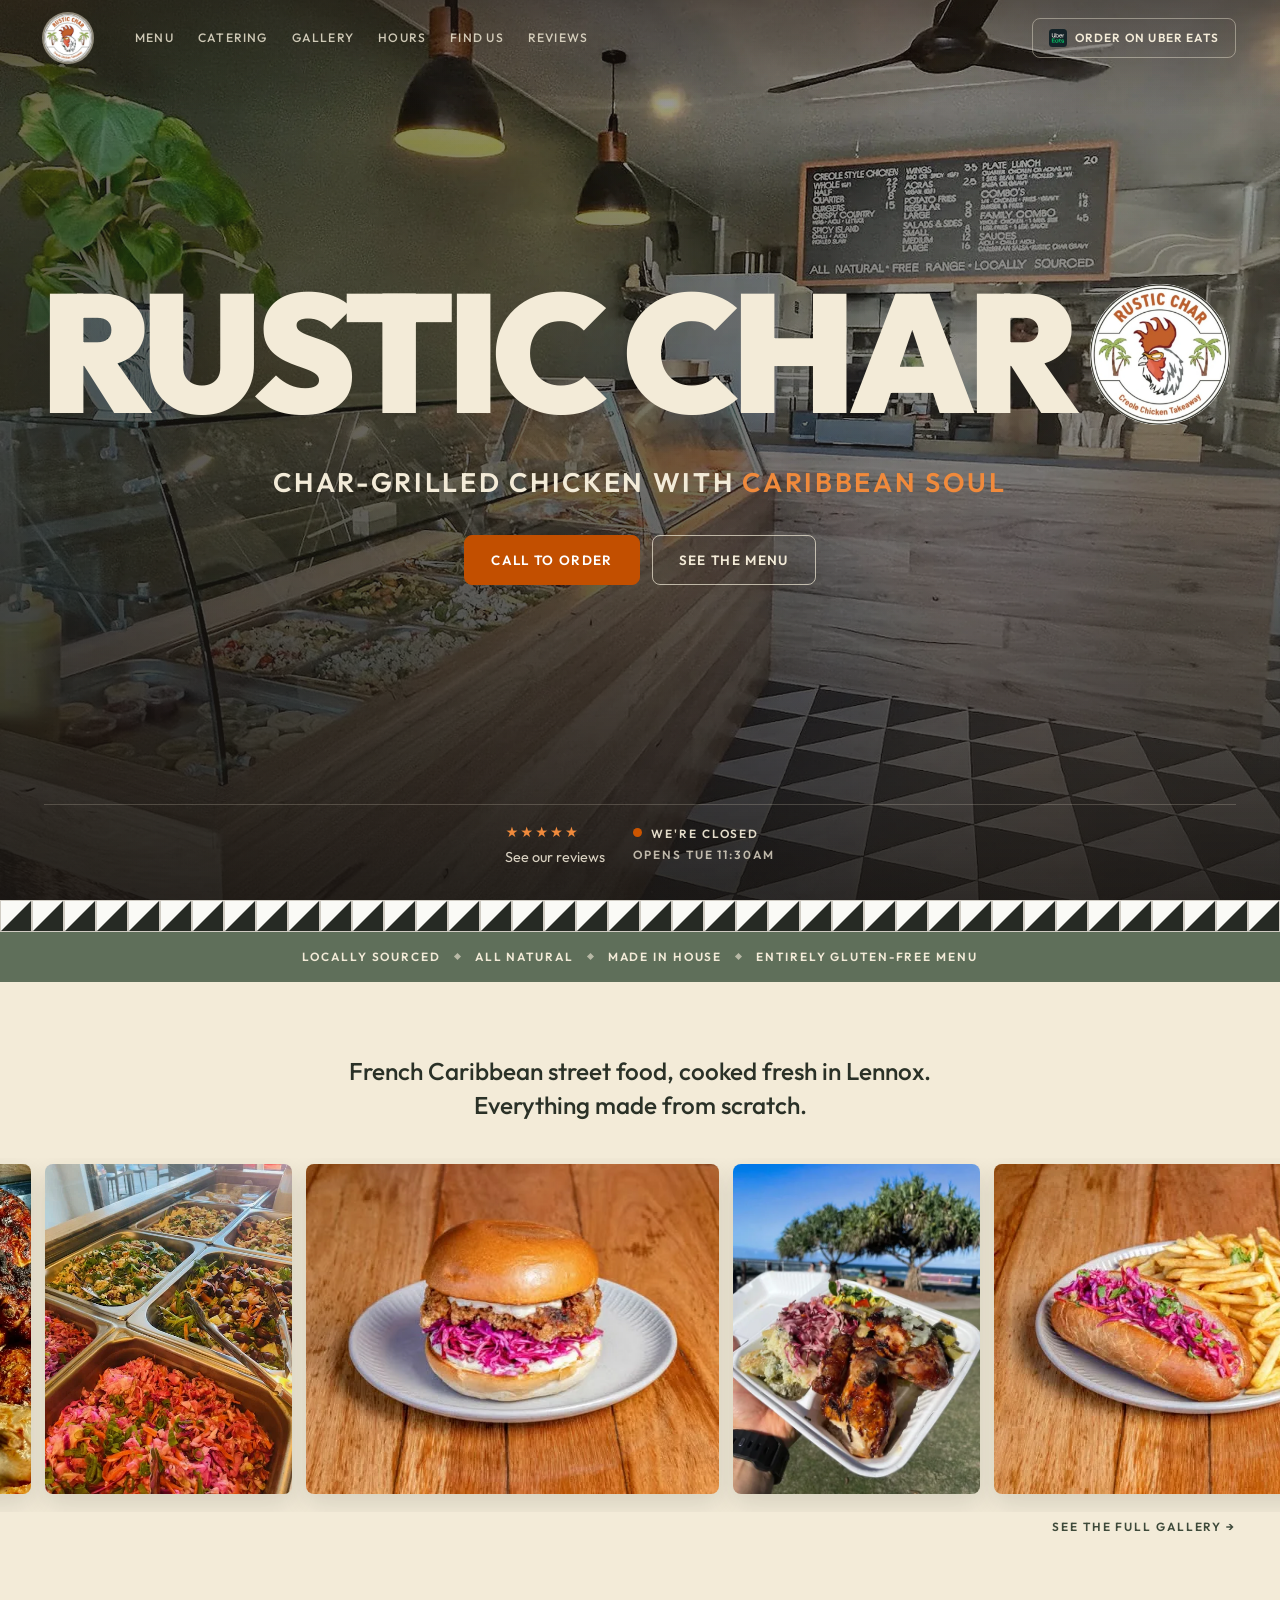
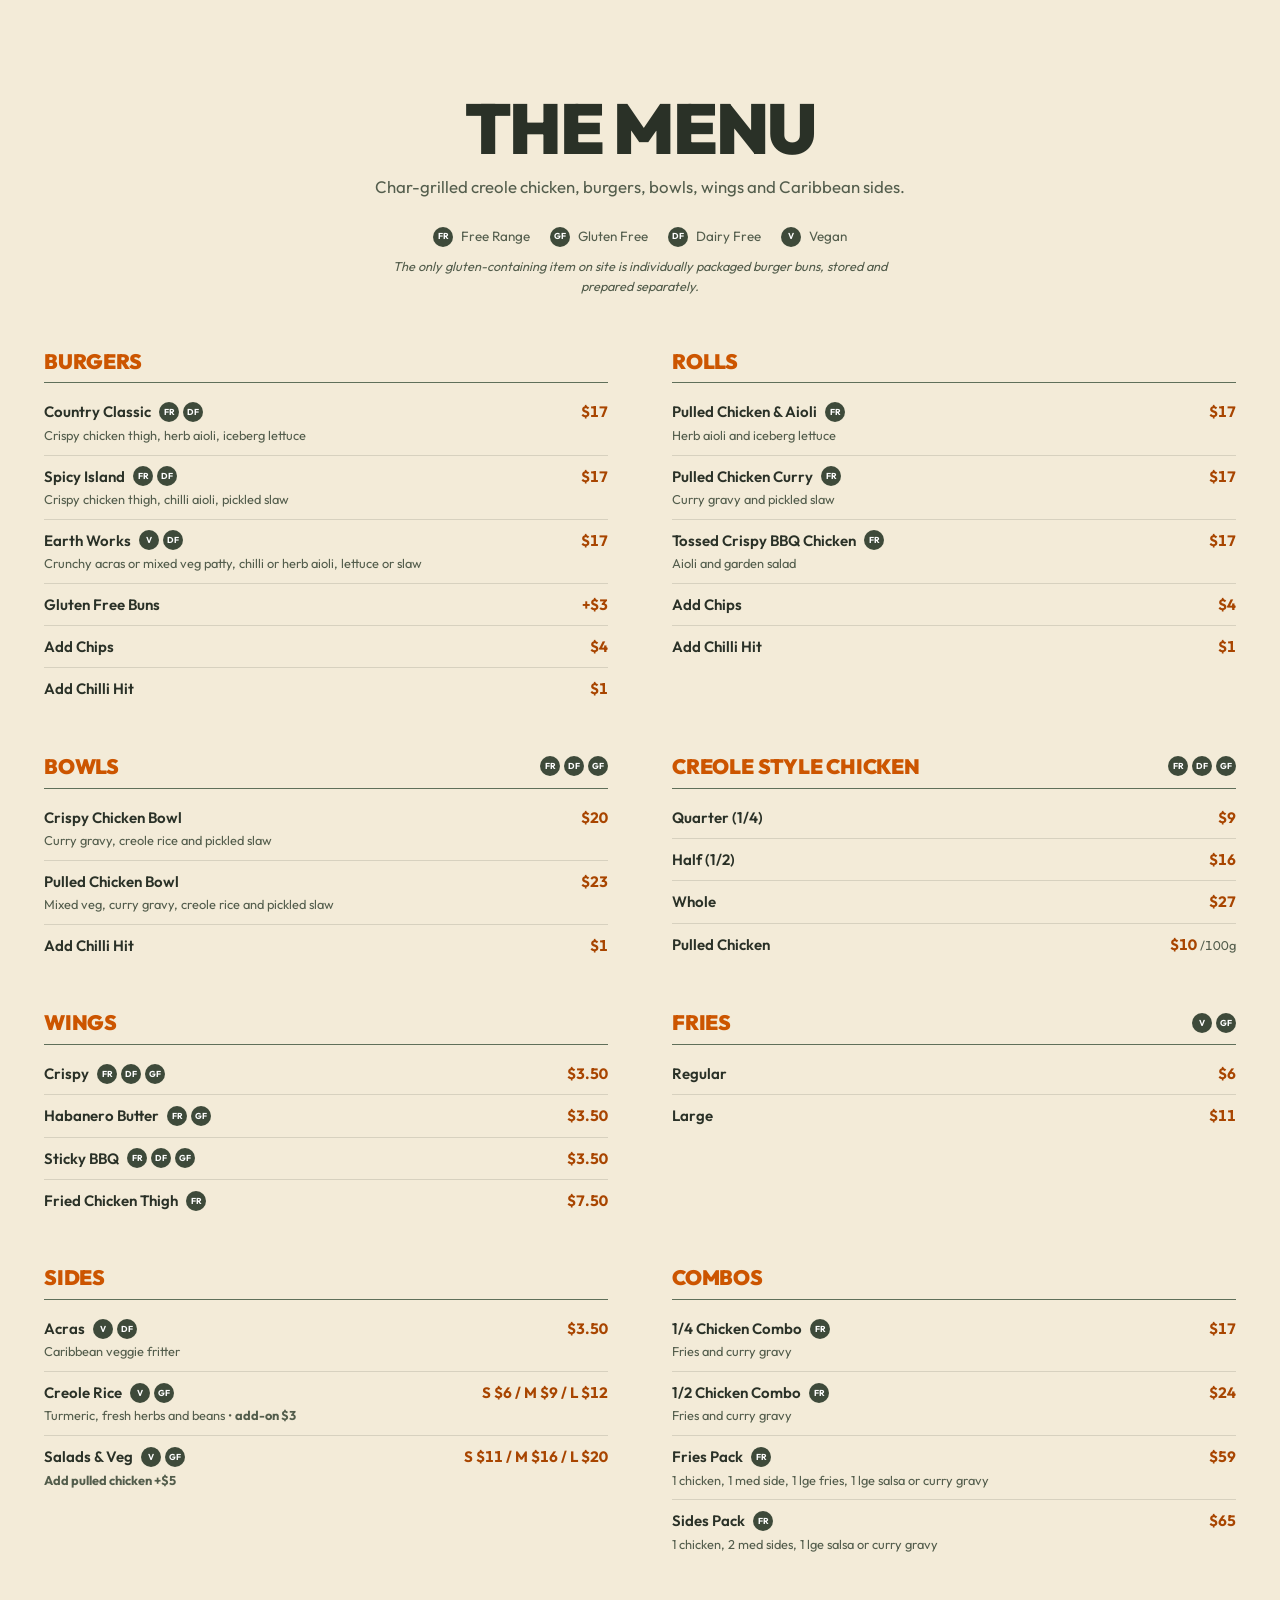
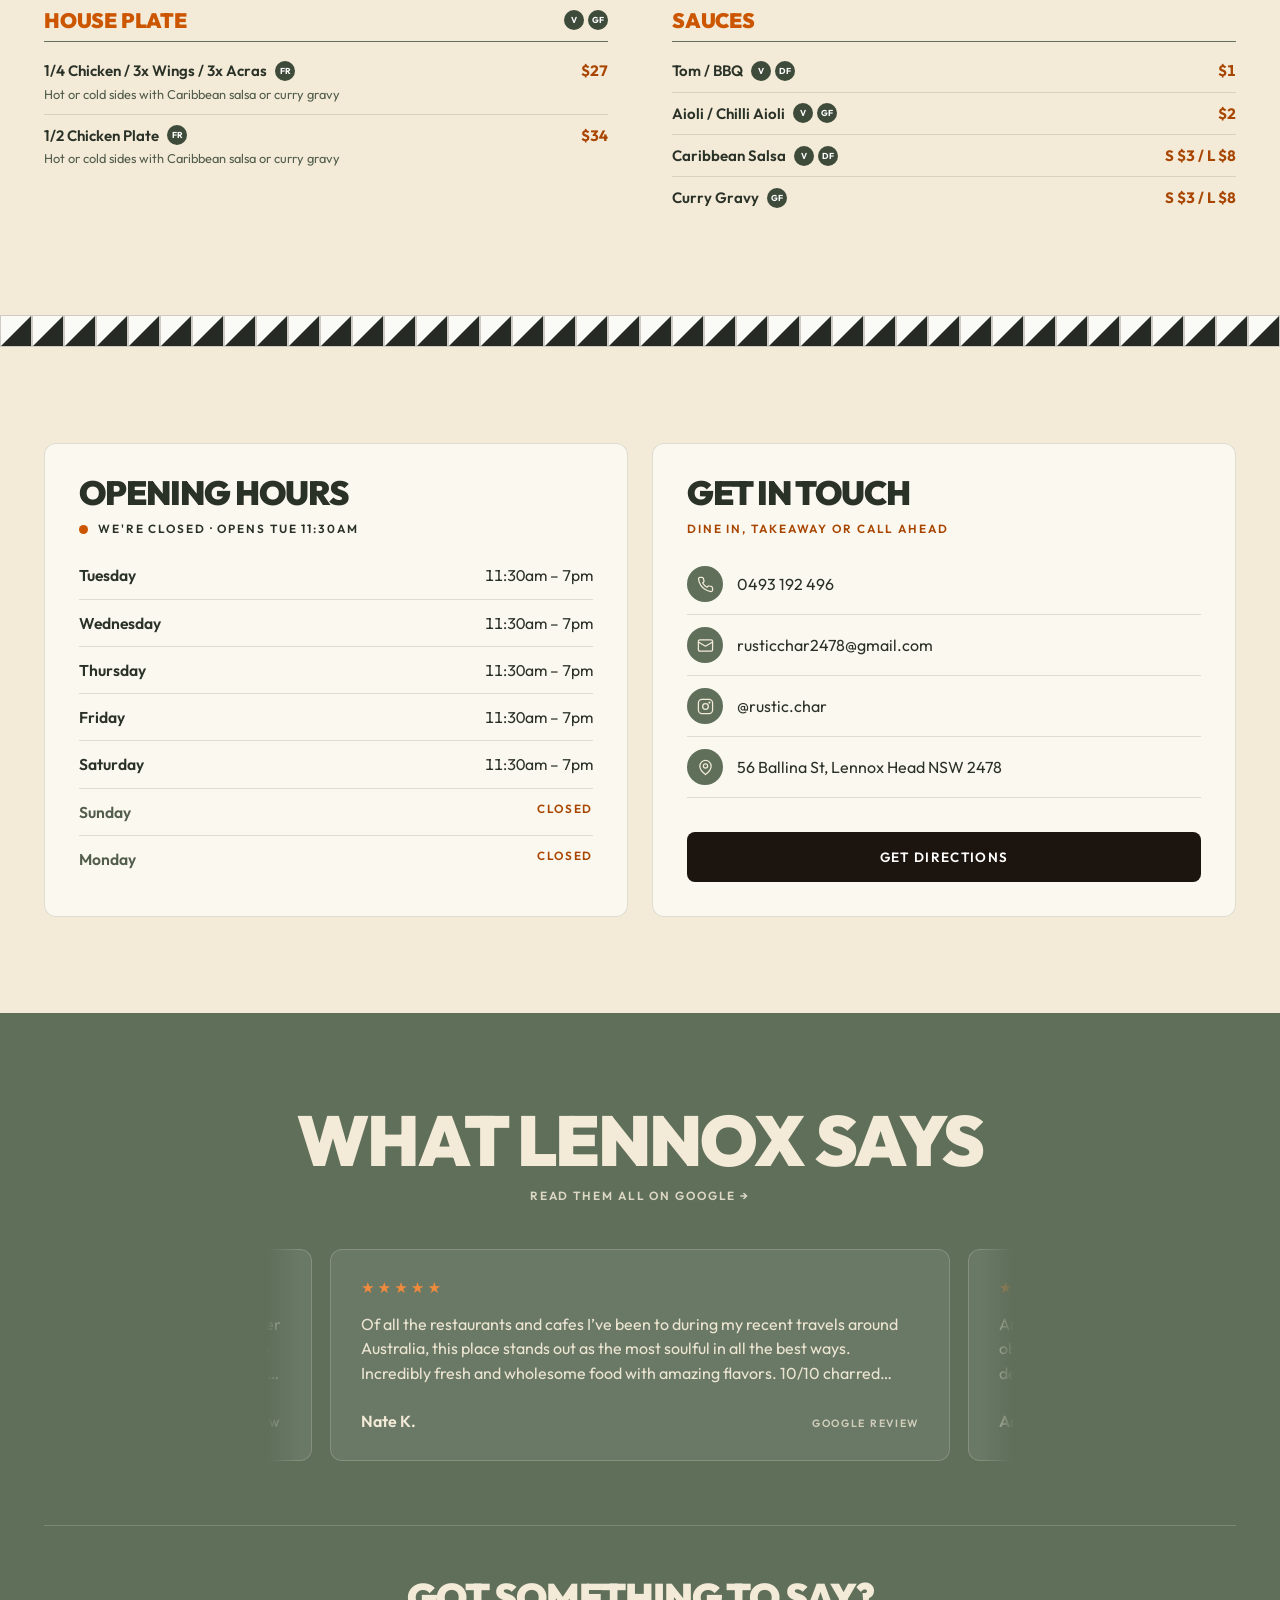
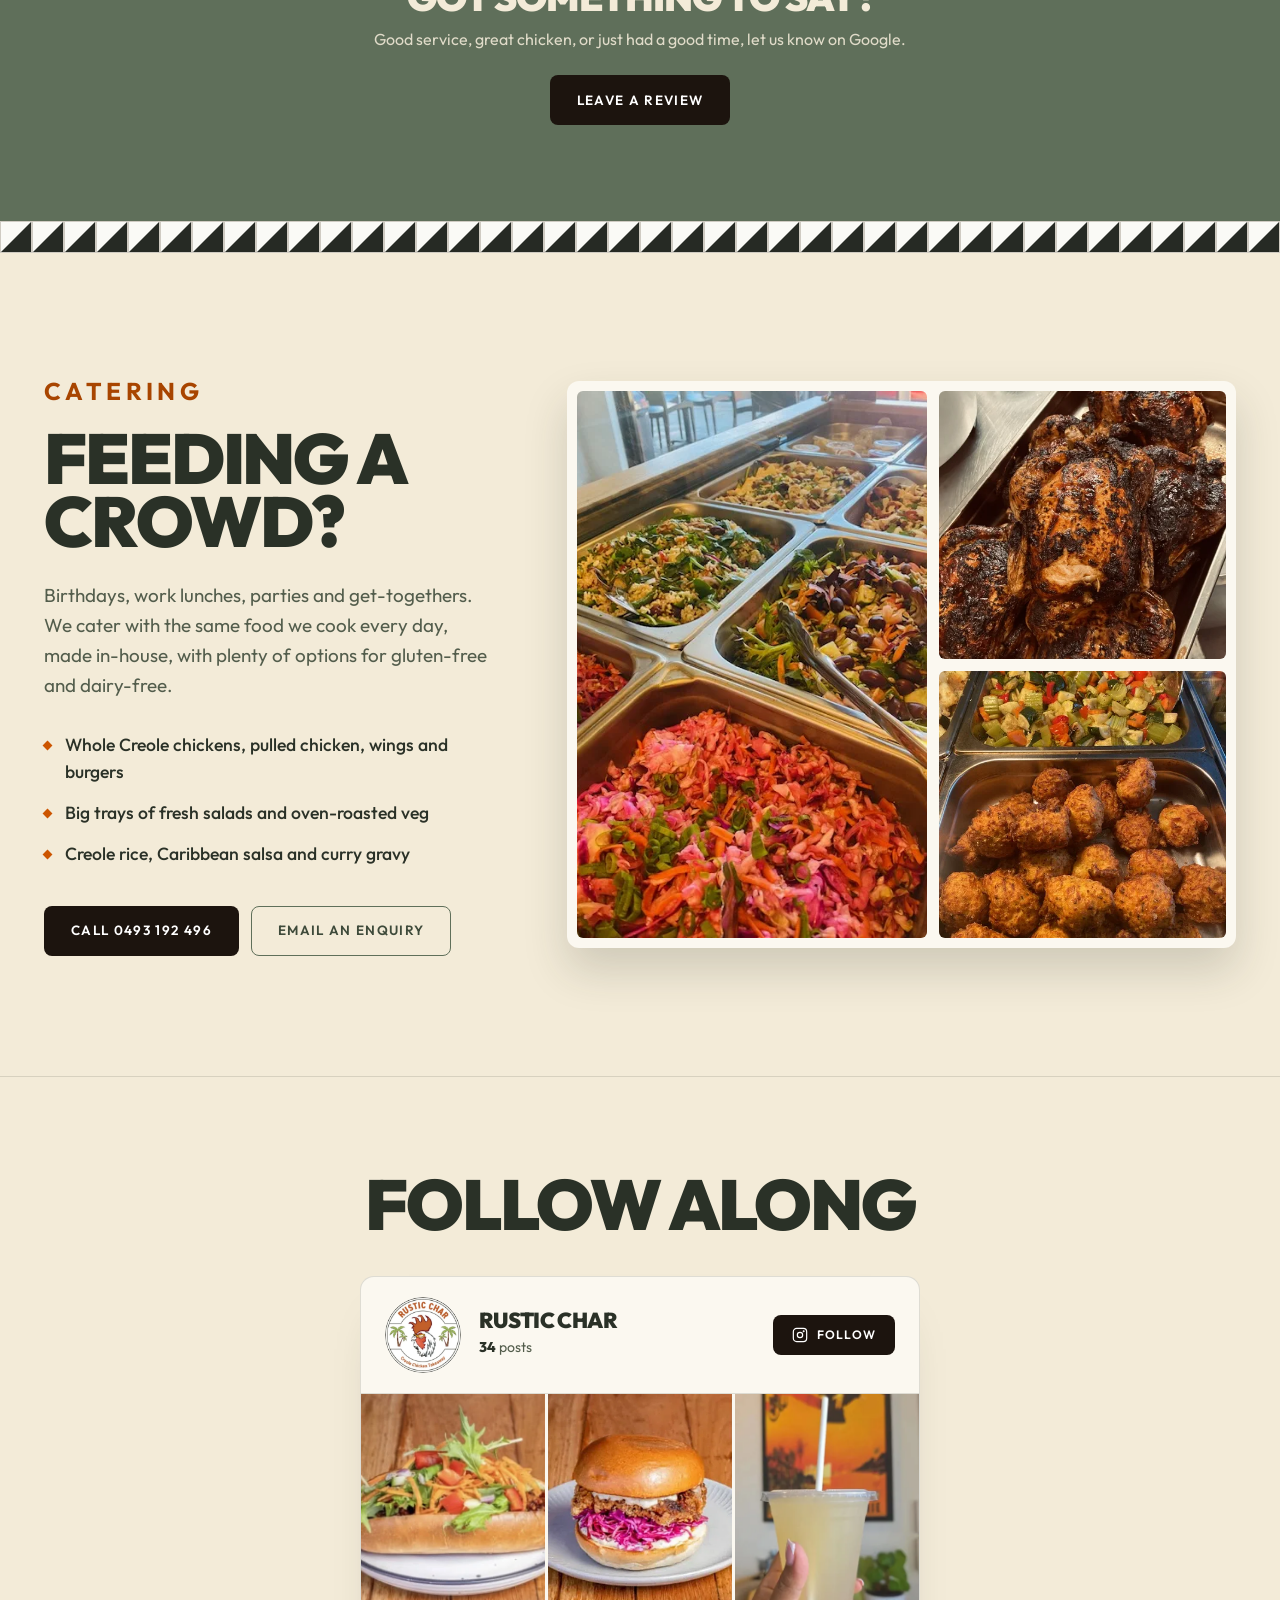
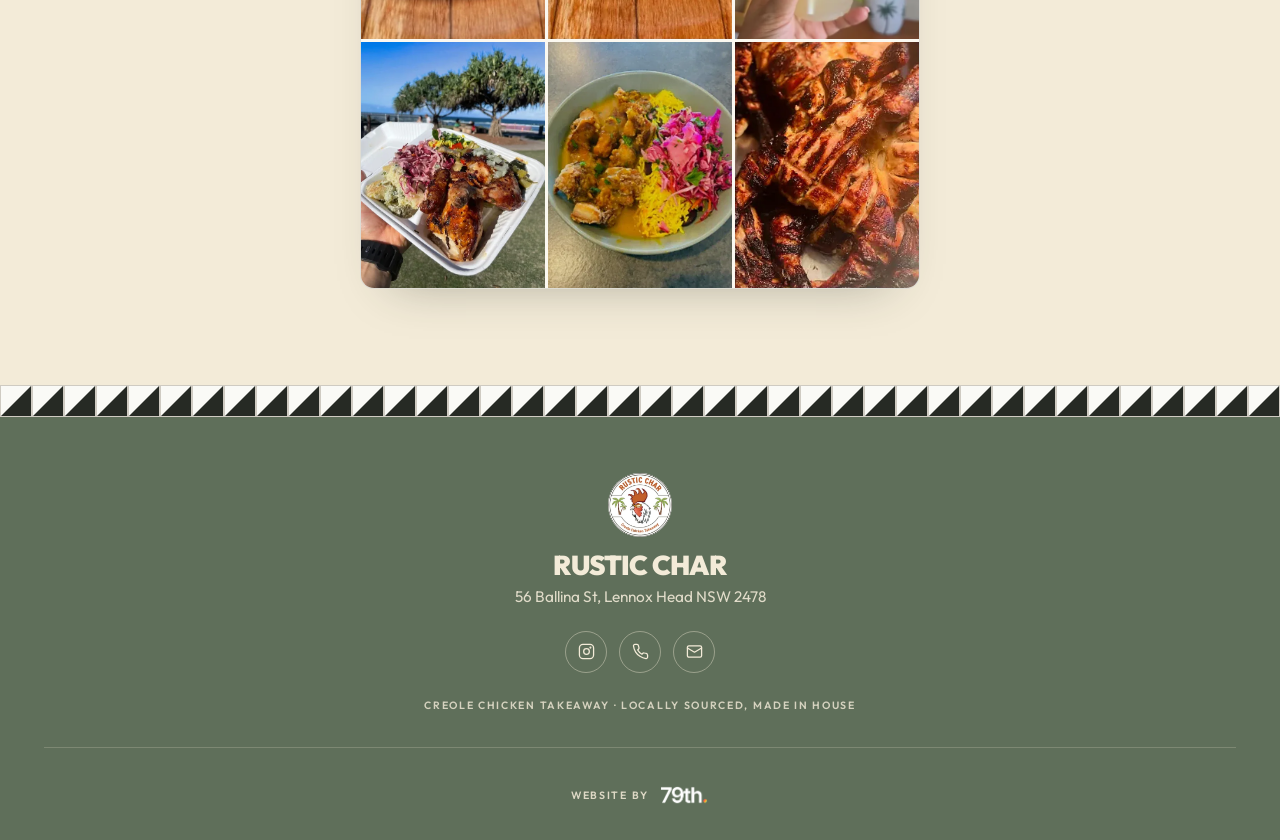
==== commit 1f9de75c: "Use rusticchar2478@gmail.com everywhere, matching the other listings Co-Authored-By: Claude Opus 5.5" ====
--- a/index.html
+++ b/index.html
@@ -63,7 +63,7 @@
       <a href="#menu" class="btn btn-out">See the Menu</a>
     </div>
     <div class="hero-meta">
-      <a href="https://www.google.com/maps/search/?api=1&amp;query=Rustic+Char+56+Ballina+St+Lennox+Head+NSW+2478" target="_blank" rel="noopener" class="hero-rating"><span class="stars" aria-hidden="true">&#9733;&#9733;&#9733;&#9733;&#9733;</span><span class="u-link">See our reviews</span></a>
+      <a href="https://www.google.com/maps/search/?api=1&amp;query=Rustic+Char+56+Ballina+St+Lennox+Head+NSW+2478&amp;query_place_id=ChIJi2Coteh_kGsRAD4T0DSPsbg" target="_blank" rel="noopener" class="hero-rating"><span class="stars" aria-hidden="true">&#9733;&#9733;&#9733;&#9733;&#9733;</span><span class="u-link">See our reviews</span></a>
       <div class="open-status label" data-open-status><span class="os-text"><span>Open Tue&ndash;Sat</span><span class="os-sep"> &middot; </span><span class="os-b">11:30am&ndash;7pm</span></span></div>
     </div>
   </div>
@@ -212,11 +212,11 @@
       <h3 class="sign">Get In Touch</h3>
       <div class="note label">Dine in, takeaway or call ahead</div>
       <div class="crow"><span class="ic"><svg viewBox="0 0 24 24" fill="none" stroke="currentColor" stroke-width="1.8" stroke-linecap="round" stroke-linejoin="round" aria-hidden="true"><path d="M22 16.9v3a2 2 0 0 1-2.2 2 19.8 19.8 0 0 1-8.6-3.1 19.5 19.5 0 0 1-6-6A19.8 19.8 0 0 1 2.1 4.2 2 2 0 0 1 4.1 2h3a2 2 0 0 1 2 1.7c.1.9.4 1.8.7 2.7a2 2 0 0 1-.5 2.1L8 9.8a16 16 0 0 0 6 6l1.3-1.3a2 2 0 0 1 2.1-.4c.9.3 1.8.6 2.7.7a2 2 0 0 1 1.7 2z"/></svg></span><a href="tel:0493192496">0493 192 496</a></div>
-      <div class="crow"><span class="ic"><svg viewBox="0 0 24 24" fill="none" stroke="currentColor" stroke-width="1.8" stroke-linecap="round" stroke-linejoin="round" aria-hidden="true"><rect x="2" y="4" width="20" height="16" rx="2"/><path d="m22 7-10 6L2 7"/></svg></span><a href="mailto:rusticchar@icloud.com">rusticchar@icloud.com</a></div>
+      <div class="crow"><span class="ic"><svg viewBox="0 0 24 24" fill="none" stroke="currentColor" stroke-width="1.8" stroke-linecap="round" stroke-linejoin="round" aria-hidden="true"><rect x="2" y="4" width="20" height="16" rx="2"/><path d="m22 7-10 6L2 7"/></svg></span><a href="mailto:rusticchar2478@gmail.com">rusticchar2478@gmail.com</a></div>
       <div class="crow"><span class="ic"><svg viewBox="0 0 24 24" fill="none" stroke="currentColor" stroke-width="1.8" stroke-linecap="round" stroke-linejoin="round" aria-hidden="true"><rect x="2" y="2" width="20" height="20" rx="5"/><circle cx="12" cy="12" r="4"/><circle cx="17.5" cy="6.5" r="0.6" fill="currentColor"/></svg></span><a href="https://www.instagram.com/rustic.char/" target="_blank" rel="noopener">@rustic.char</a></div>
       <div class="crow"><span class="ic"><svg viewBox="0 0 24 24" fill="none" stroke="currentColor" stroke-width="1.8" stroke-linecap="round" stroke-linejoin="round" aria-hidden="true"><path d="M20 10c0 6-8 12-8 12s-8-6-8-12a8 8 0 0 1 16 0z"/><circle cx="12" cy="10" r="3"/></svg></span><span>56 Ballina St, Lennox Head NSW 2478</span></div>
       <div class="contact-cta">
-        <a href="https://www.google.com/maps/dir/?api=1&amp;destination=56+Ballina+St+Lennox+Head+NSW+2478" target="_blank" rel="noopener" class="btn btn-fill">Get Directions</a>
+        <a href="https://www.google.com/maps/dir/?api=1&amp;destination=56+Ballina+St+Lennox+Head+NSW+2478&amp;destination_place_id=ChIJi2Coteh_kGsRAD4T0DSPsbg" target="_blank" rel="noopener" class="btn btn-fill">Get Directions</a>
       </div>
     </div>
   </div>
@@ -225,26 +225,26 @@
 <section class="reviews" id="reviews">
   <div class="wrap">
     <h2 class="sign">What Lennox Says</h2>
-    <a href="https://www.google.com/maps/search/?api=1&amp;query=Rustic+Char+56+Ballina+St+Lennox+Head+NSW+2478" target="_blank" rel="noopener" class="sub label u-link">Read them all on Google &#8594;</a>
+    <a href="https://www.google.com/maps/search/?api=1&amp;query=Rustic+Char+56+Ballina+St+Lennox+Head+NSW+2478&amp;query_place_id=ChIJi2Coteh_kGsRAD4T0DSPsbg" target="_blank" rel="noopener" class="sub label u-link">Read them all on Google &#8594;</a>
   </div>
   <div class="rev-stage" id="revStage" role="region" aria-label="Google reviews">
     <div class="rev-track" id="revTrack">
-      <a class="rev" href="https://www.google.com/maps/search/?api=1&amp;query=Rustic+Char+56+Ballina+St+Lennox+Head+NSW+2478" target="_blank" rel="noopener" aria-label="Read heapskorean's review on Google"><div class="stars" aria-hidden="true">&#9733;&#9733;&#9733;&#9733;&#9733;</div><p>Wish I could give more than 5 stars! The food is amazing, the portions are super generous, and the service makes it even better. The guy who served us was so kind and friendly. My partner and I absolutely loved the chicken. Best place in Lennox 👍 We’ll definitely be back. Thanks guys. You guys made our day ❤️</p><div class="rev-foot"><span class="who">heapskorean</span><span class="meta label">Google review</span></div></a>
-      <a class="rev" href="https://www.google.com/maps/search/?api=1&amp;query=Rustic+Char+56+Ballina+St+Lennox+Head+NSW+2478" target="_blank" rel="noopener" aria-label="Read Nate K.'s review on Google"><div class="stars" aria-hidden="true">&#9733;&#9733;&#9733;&#9733;&#9733;</div><p>Of all the restaurants and cafes I’ve been to during my recent travels around Australia, this place stands out as the most soulful in all the best ways. Incredibly fresh and wholesome food with amazing flavors. 10/10 charred chicken with their own twist on the spices and origin story. Perfect for surfers or anyone needing clean energy that doesn’t weigh you down and still tastes great. The staff are awesome. Gracious and easygoing. I found myself dropping by to say a hello even when I was just walking by from the beach and not ordering takeaway. Worth making a trip to Lennox Head just to stop back for another meal here.</p><div class="rev-foot"><span class="who">Nate K.</span><span class="meta label">Google review</span></div></a>
-      <a class="rev" href="https://www.google.com/maps/search/?api=1&amp;query=Rustic+Char+56+Ballina+St+Lennox+Head+NSW+2478" target="_blank" rel="noopener" aria-label="Read Andrew J.'s review on Google"><div class="stars" aria-hidden="true">&#9733;&#9733;&#9733;&#9733;&#9733;</div><p>Amazing people behind this joint with a great backstory! Busy with the locals so obviously they know what they’re doing, on top of that the food itself is delicious and top quality. Chicken was perfectly cooked and tender! Paired great with the rice which was full of flavour and the caribbean salsa is amazing</p><div class="rev-foot"><span class="who">Andrew J.</span><span class="meta label">Google review</span></div></a>
-      <a class="rev" href="https://www.google.com/maps/search/?api=1&amp;query=Rustic+Char+56+Ballina+St+Lennox+Head+NSW+2478" target="_blank" rel="noopener" aria-label="Read Helen R.'s review on Google"><div class="stars" aria-hidden="true">&#9733;&#9733;&#9733;&#9733;&#9733;</div><p>Fabulous lunch place. New, spotlessly clean and lovely staff. We shared the shredded chicken roll wit aoli and it was so tasty. Often things like that can be very very bland. This was so yummy and we were given a side of chilli sauce too. It was very hot, but very good. Their fries are very very good too. Fluffy inside and crunchy outside. Lovely front of house girl. Highly recommend as value for money, with very generous serving, fresh and tasty.</p><div class="rev-foot"><span class="who">Helen R.</span><span class="meta label">Google review</span></div></a>
-      <a class="rev" href="https://www.google.com/maps/search/?api=1&amp;query=Rustic+Char+56+Ballina+St+Lennox+Head+NSW+2478" target="_blank" rel="noopener" aria-label="Read Sarah M.'s review on Google"><div class="stars" aria-hidden="true">&#9733;&#9733;&#9733;&#9733;&#9733;</div><p>Can't believe I just discovered this totally GF place in Lennox. Absolutely delicious salads, roast veg and chicken.</p><div class="rev-foot"><span class="who">Sarah M.</span><span class="meta label">Google review</span></div></a>
-      <a class="rev" href="https://www.google.com/maps/search/?api=1&amp;query=Rustic+Char+56+Ballina+St+Lennox+Head+NSW+2478" target="_blank" rel="noopener" aria-label="Read Mathew T.'s review on Google"><div class="stars" aria-hidden="true">&#9733;&#9733;&#9733;&#9733;&#9733;</div><p>What a great spot! Walked in and immediately greeting by a friendly guy who was happy to help us figure out the gluten situation. Great good, fantastic value, literally nothing to nick pick! If you're in town get down here for some delicious chicken and tasty salads!</p><div class="rev-foot"><span class="who">Mathew T.</span><span class="meta label">Google review</span></div></a>
-      <a class="rev" href="https://www.google.com/maps/search/?api=1&amp;query=Rustic+Char+56+Ballina+St+Lennox+Head+NSW+2478" target="_blank" rel="noopener" aria-label="Read Lou's review on Google"><div class="stars" aria-hidden="true">&#9733;&#9733;&#9733;&#9733;&#9733;</div><p>The best place in Lennox, authentic and delicious food, the salads, vegetables, potatoes, and of course the chicken are amazing, you can see that the quality of the ingredients are very important to them, the service is perfect and very friendly, you can take your meals to go or on site, nice tables</p><div class="rev-foot"><span class="who">Lou</span><span class="meta label">Google review</span></div></a>
-      <a class="rev" href="https://www.google.com/maps/search/?api=1&amp;query=Rustic+Char+56+Ballina+St+Lennox+Head+NSW+2478" target="_blank" rel="noopener" aria-label="Read Jackson S.'s review on Google"><div class="stars" aria-hidden="true">&#9733;&#9733;&#9733;&#9733;&#9733;</div><p>Best chicken I've had in ages. Affordable price, speedy service, generous portions.</p><div class="rev-foot"><span class="who">Jackson S.</span><span class="meta label">Google review</span></div></a>
-      <a class="rev" href="https://www.google.com/maps/search/?api=1&amp;query=Rustic+Char+56+Ballina+St+Lennox+Head+NSW+2478" target="_blank" rel="noopener" aria-label="Read Mi Casa's review on Google"><div class="stars" aria-hidden="true">&#9733;&#9733;&#9733;&#9733;&#9733;</div><p>Could smell this place all the way down the main street so I thought I'd check it out. Yum, great options &amp; loved the potato salad. Friendly staff, served fast!</p><div class="rev-foot"><span class="who">Mi Casa</span><span class="meta label">Google review</span></div></a>
+      <a class="rev" href="https://www.google.com/maps/search/?api=1&amp;query=Rustic+Char+56+Ballina+St+Lennox+Head+NSW+2478&amp;query_place_id=ChIJi2Coteh_kGsRAD4T0DSPsbg" target="_blank" rel="noopener" aria-label="Read heapskorean's review on Google"><div class="stars" aria-hidden="true">&#9733;&#9733;&#9733;&#9733;&#9733;</div><p>Wish I could give more than 5 stars! The food is amazing, the portions are super generous, and the service makes it even better. The guy who served us was so kind and friendly. My partner and I absolutely loved the chicken. Best place in Lennox 👍 We’ll definitely be back. Thanks guys. You guys made our day ❤️</p><div class="rev-foot"><span class="who">heapskorean</span><span class="meta label">Google review</span></div></a>
+      <a class="rev" href="https://www.google.com/maps/search/?api=1&amp;query=Rustic+Char+56+Ballina+St+Lennox+Head+NSW+2478&amp;query_place_id=ChIJi2Coteh_kGsRAD4T0DSPsbg" target="_blank" rel="noopener" aria-label="Read Nate K.'s review on Google"><div class="stars" aria-hidden="true">&#9733;&#9733;&#9733;&#9733;&#9733;</div><p>Of all the restaurants and cafes I’ve been to during my recent travels around Australia, this place stands out as the most soulful in all the best ways. Incredibly fresh and wholesome food with amazing flavors. 10/10 charred chicken with their own twist on the spices and origin story. Perfect for surfers or anyone needing clean energy that doesn’t weigh you down and still tastes great. The staff are awesome. Gracious and easygoing. I found myself dropping by to say a hello even when I was just walking by from the beach and not ordering takeaway. Worth making a trip to Lennox Head just to stop back for another meal here.</p><div class="rev-foot"><span class="who">Nate K.</span><span class="meta label">Google review</span></div></a>
+      <a class="rev" href="https://www.google.com/maps/search/?api=1&amp;query=Rustic+Char+56+Ballina+St+Lennox+Head+NSW+2478&amp;query_place_id=ChIJi2Coteh_kGsRAD4T0DSPsbg" target="_blank" rel="noopener" aria-label="Read Andrew J.'s review on Google"><div class="stars" aria-hidden="true">&#9733;&#9733;&#9733;&#9733;&#9733;</div><p>Amazing people behind this joint with a great backstory! Busy with the locals so obviously they know what they’re doing, on top of that the food itself is delicious and top quality. Chicken was perfectly cooked and tender! Paired great with the rice which was full of flavour and the caribbean salsa is amazing</p><div class="rev-foot"><span class="who">Andrew J.</span><span class="meta label">Google review</span></div></a>
+      <a class="rev" href="https://www.google.com/maps/search/?api=1&amp;query=Rustic+Char+56+Ballina+St+Lennox+Head+NSW+2478&amp;query_place_id=ChIJi2Coteh_kGsRAD4T0DSPsbg" target="_blank" rel="noopener" aria-label="Read Helen R.'s review on Google"><div class="stars" aria-hidden="true">&#9733;&#9733;&#9733;&#9733;&#9733;</div><p>Fabulous lunch place. New, spotlessly clean and lovely staff. We shared the shredded chicken roll wit aoli and it was so tasty. Often things like that can be very very bland. This was so yummy and we were given a side of chilli sauce too. It was very hot, but very good. Their fries are very very good too. Fluffy inside and crunchy outside. Lovely front of house girl. Highly recommend as value for money, with very generous serving, fresh and tasty.</p><div class="rev-foot"><span class="who">Helen R.</span><span class="meta label">Google review</span></div></a>
+      <a class="rev" href="https://www.google.com/maps/search/?api=1&amp;query=Rustic+Char+56+Ballina+St+Lennox+Head+NSW+2478&amp;query_place_id=ChIJi2Coteh_kGsRAD4T0DSPsbg" target="_blank" rel="noopener" aria-label="Read Sarah M.'s review on Google"><div class="stars" aria-hidden="true">&#9733;&#9733;&#9733;&#9733;&#9733;</div><p>Can't believe I just discovered this totally GF place in Lennox. Absolutely delicious salads, roast veg and chicken.</p><div class="rev-foot"><span class="who">Sarah M.</span><span class="meta label">Google review</span></div></a>
+      <a class="rev" href="https://www.google.com/maps/search/?api=1&amp;query=Rustic+Char+56+Ballina+St+Lennox+Head+NSW+2478&amp;query_place_id=ChIJi2Coteh_kGsRAD4T0DSPsbg" target="_blank" rel="noopener" aria-label="Read Mathew T.'s review on Google"><div class="stars" aria-hidden="true">&#9733;&#9733;&#9733;&#9733;&#9733;</div><p>What a great spot! Walked in and immediately greeting by a friendly guy who was happy to help us figure out the gluten situation. Great good, fantastic value, literally nothing to nick pick! If you're in town get down here for some delicious chicken and tasty salads!</p><div class="rev-foot"><span class="who">Mathew T.</span><span class="meta label">Google review</span></div></a>
+      <a class="rev" href="https://www.google.com/maps/search/?api=1&amp;query=Rustic+Char+56+Ballina+St+Lennox+Head+NSW+2478&amp;query_place_id=ChIJi2Coteh_kGsRAD4T0DSPsbg" target="_blank" rel="noopener" aria-label="Read Lou's review on Google"><div class="stars" aria-hidden="true">&#9733;&#9733;&#9733;&#9733;&#9733;</div><p>The best place in Lennox, authentic and delicious food, the salads, vegetables, potatoes, and of course the chicken are amazing, you can see that the quality of the ingredients are very important to them, the service is perfect and very friendly, you can take your meals to go or on site, nice tables</p><div class="rev-foot"><span class="who">Lou</span><span class="meta label">Google review</span></div></a>
+      <a class="rev" href="https://www.google.com/maps/search/?api=1&amp;query=Rustic+Char+56+Ballina+St+Lennox+Head+NSW+2478&amp;query_place_id=ChIJi2Coteh_kGsRAD4T0DSPsbg" target="_blank" rel="noopener" aria-label="Read Jackson S.'s review on Google"><div class="stars" aria-hidden="true">&#9733;&#9733;&#9733;&#9733;&#9733;</div><p>Best chicken I've had in ages. Affordable price, speedy service, generous portions.</p><div class="rev-foot"><span class="who">Jackson S.</span><span class="meta label">Google review</span></div></a>
+      <a class="rev" href="https://www.google.com/maps/search/?api=1&amp;query=Rustic+Char+56+Ballina+St+Lennox+Head+NSW+2478&amp;query_place_id=ChIJi2Coteh_kGsRAD4T0DSPsbg" target="_blank" rel="noopener" aria-label="Read Mi Casa's review on Google"><div class="stars" aria-hidden="true">&#9733;&#9733;&#9733;&#9733;&#9733;</div><p>Could smell this place all the way down the main street so I thought I'd check it out. Yum, great options &amp; loved the potato salad. Friendly staff, served fast!</p><div class="rev-foot"><span class="who">Mi Casa</span><span class="meta label">Google review</span></div></a>
     </div>
   </div>
   <div class="wrap">
     <div class="write-review">
       <h3 class="sign">Got Something To Say?</h3>
       <p>Good service, great chicken, or just had a good time, let us know on Google.</p>
-      <a href="https://www.google.com/maps/search/?api=1&amp;query=Rustic+Char+56+Ballina+St+Lennox+Head+NSW+2478" target="_blank" rel="noopener" class="btn btn-fill">Leave a Review</a>
+      <a href="https://search.google.com/local/writereview?placeid=ChIJi2Coteh_kGsRAD4T0DSPsbg" target="_blank" rel="noopener" class="btn btn-fill">Leave a Review</a>
     </div>
   </div>
 </section>
@@ -263,7 +263,7 @@
       </ul>
       <div class="catering-cta">
         <a href="tel:0493192496" class="btn btn-fill">Call 0493 192 496</a>
-        <a href="mailto:rusticchar@icloud.com?subject=Catering%20enquiry" class="btn btn-line">Email an Enquiry</a>
+        <a href="mailto:rusticchar2478@gmail.com?subject=Catering%20enquiry" class="btn btn-line">Email an Enquiry</a>
       </div>
     </div>
     <div class="catering-art">
@@ -313,7 +313,7 @@
     <div class="fsoc">
       <a href="https://www.instagram.com/rustic.char/" target="_blank" rel="noopener" aria-label="Instagram"><svg viewBox="0 0 24 24" fill="none" stroke="currentColor" stroke-width="1.8" stroke-linecap="round" stroke-linejoin="round" aria-hidden="true"><rect x="2" y="2" width="20" height="20" rx="5"/><circle cx="12" cy="12" r="4"/><circle cx="17.5" cy="6.5" r="0.6" fill="currentColor"/></svg></a>
       <a href="tel:0493192496" aria-label="Call"><svg viewBox="0 0 24 24" fill="none" stroke="currentColor" stroke-width="1.8" stroke-linecap="round" stroke-linejoin="round" aria-hidden="true"><path d="M22 16.9v3a2 2 0 0 1-2.2 2 19.8 19.8 0 0 1-8.6-3.1 19.5 19.5 0 0 1-6-6A19.8 19.8 0 0 1 2.1 4.2 2 2 0 0 1 4.1 2h3a2 2 0 0 1 2 1.7c.1.9.4 1.8.7 2.7a2 2 0 0 1-.5 2.1L8 9.8a16 16 0 0 0 6 6l1.3-1.3a2 2 0 0 1 2.1-.4c.9.3 1.8.6 2.7.7a2 2 0 0 1 1.7 2z"/></svg></a>
-      <a href="mailto:rusticchar@icloud.com" aria-label="Email"><svg viewBox="0 0 24 24" fill="none" stroke="currentColor" stroke-width="1.8" stroke-linecap="round" stroke-linejoin="round" aria-hidden="true"><rect x="2" y="4" width="20" height="16" rx="2"/><path d="m22 7-10 6L2 7"/></svg></a>
+      <a href="mailto:rusticchar2478@gmail.com" aria-label="Email"><svg viewBox="0 0 24 24" fill="none" stroke="currentColor" stroke-width="1.8" stroke-linecap="round" stroke-linejoin="round" aria-hidden="true"><rect x="2" y="4" width="20" height="16" rx="2"/><path d="m22 7-10 6L2 7"/></svg></a>
     </div>
     <div class="fine label">Creole Chicken Takeaway &middot; Locally sourced, made in house</div>
     <div class="foot-fine">
@@ -336,7 +336,7 @@
   "logo":"https://rusticchar.com.au/assets/logo-badge.webp",
   "image":["https://rusticchar.com.au/assets/hero.webp","https://rusticchar.com.au/assets/og-image.jpg"],
   "telephone":"+61493192496",
-  "email":"rusticchar@icloud.com",
+  "email":"rusticchar2478@gmail.com",
   "servesCuisine":["Creole","Caribbean","Chicken"],
   "priceRange":"$$",
   "menu":"https://rusticchar.com.au/#menu",
@@ -348,8 +348,8 @@
     "postalCode":"2478",
     "addressCountry":"AU"
   },
-  "geo":{"@type":"GeoCoordinates","latitude":-28.79678,"longitude":153.59318},
-  "hasMap":"https://www.google.com/maps/search/?api=1&query=Rustic+Char+56+Ballina+St+Lennox+Head+NSW+2478",
+  "geo":{"@type":"GeoCoordinates","latitude":-28.796712,"longitude":153.592991},
+  "hasMap":"https://maps.google.com/?cid=13308575830848519680",
   "openingHoursSpecification":[
     {"@type":"OpeningHoursSpecification","dayOfWeek":["Tuesday","Wednesday","Thursday","Friday","Saturday"],"opens":"11:30","closes":"19:00"}
   ],
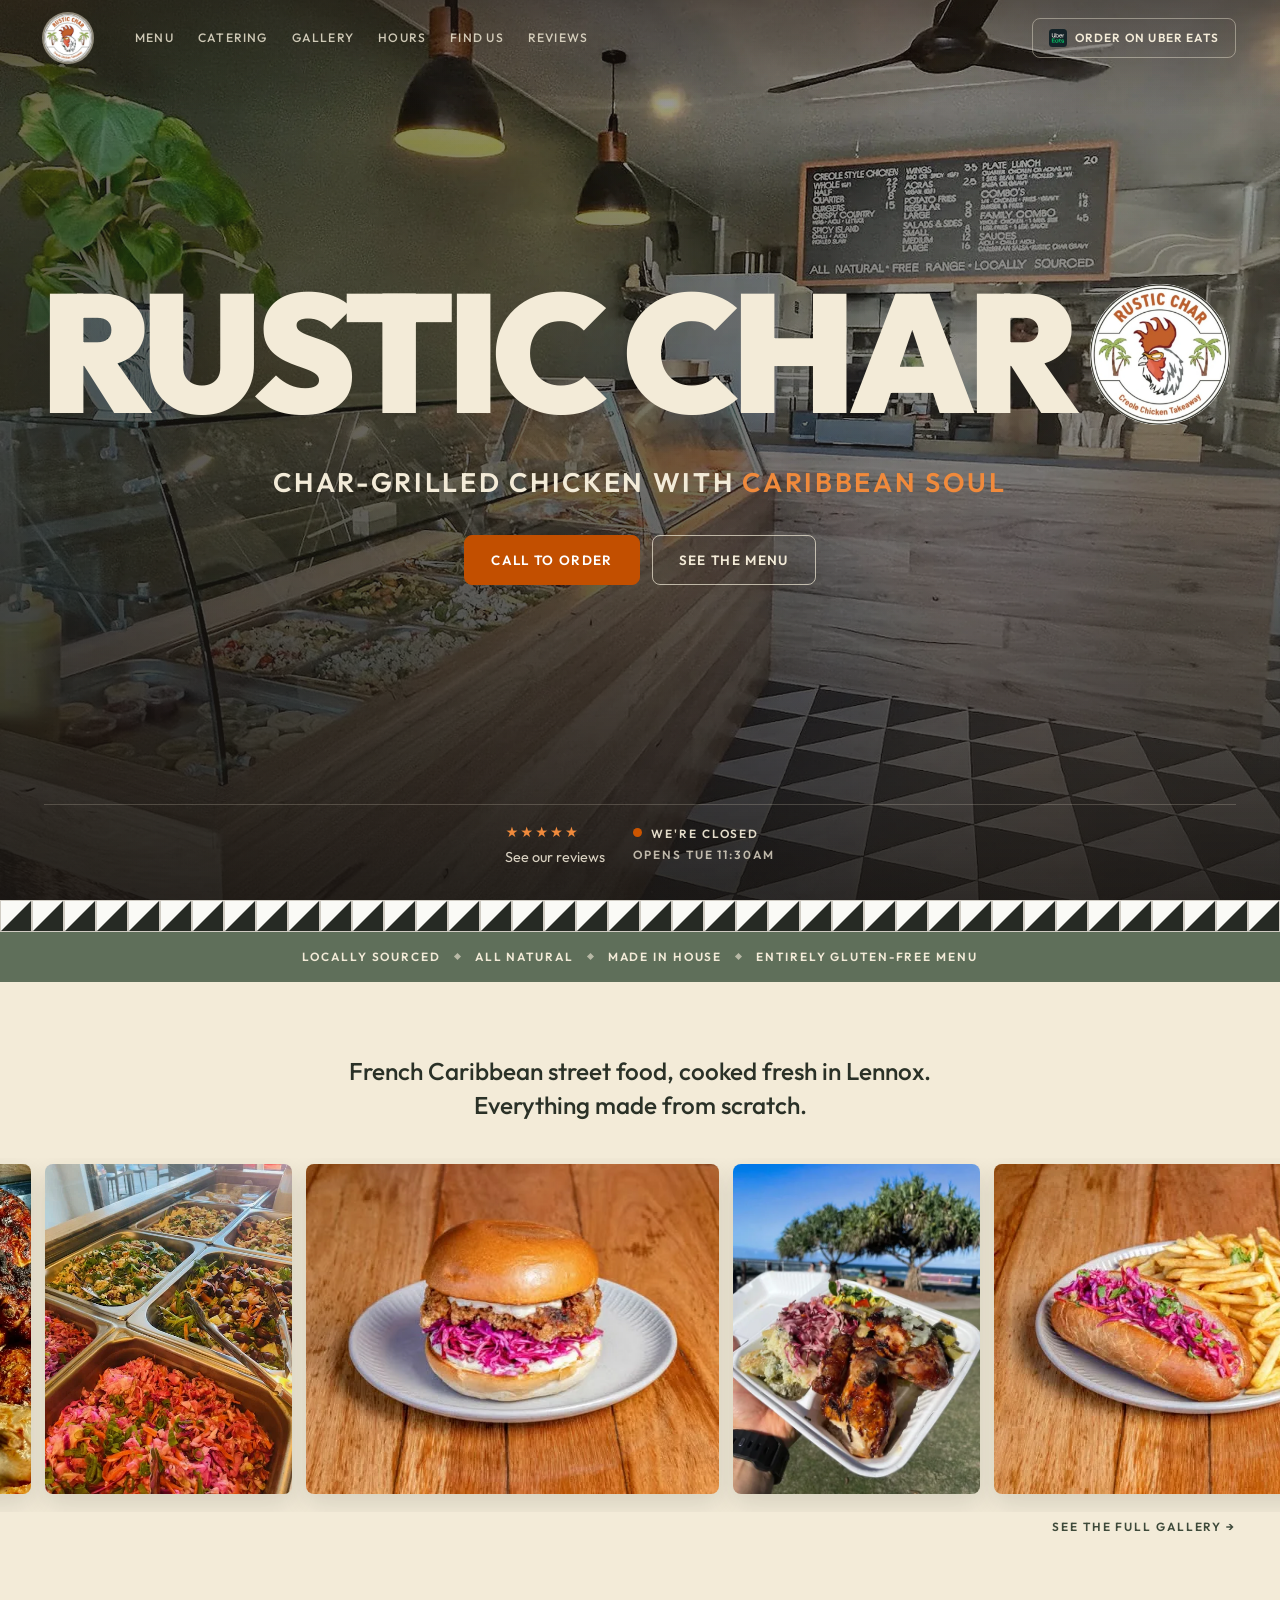
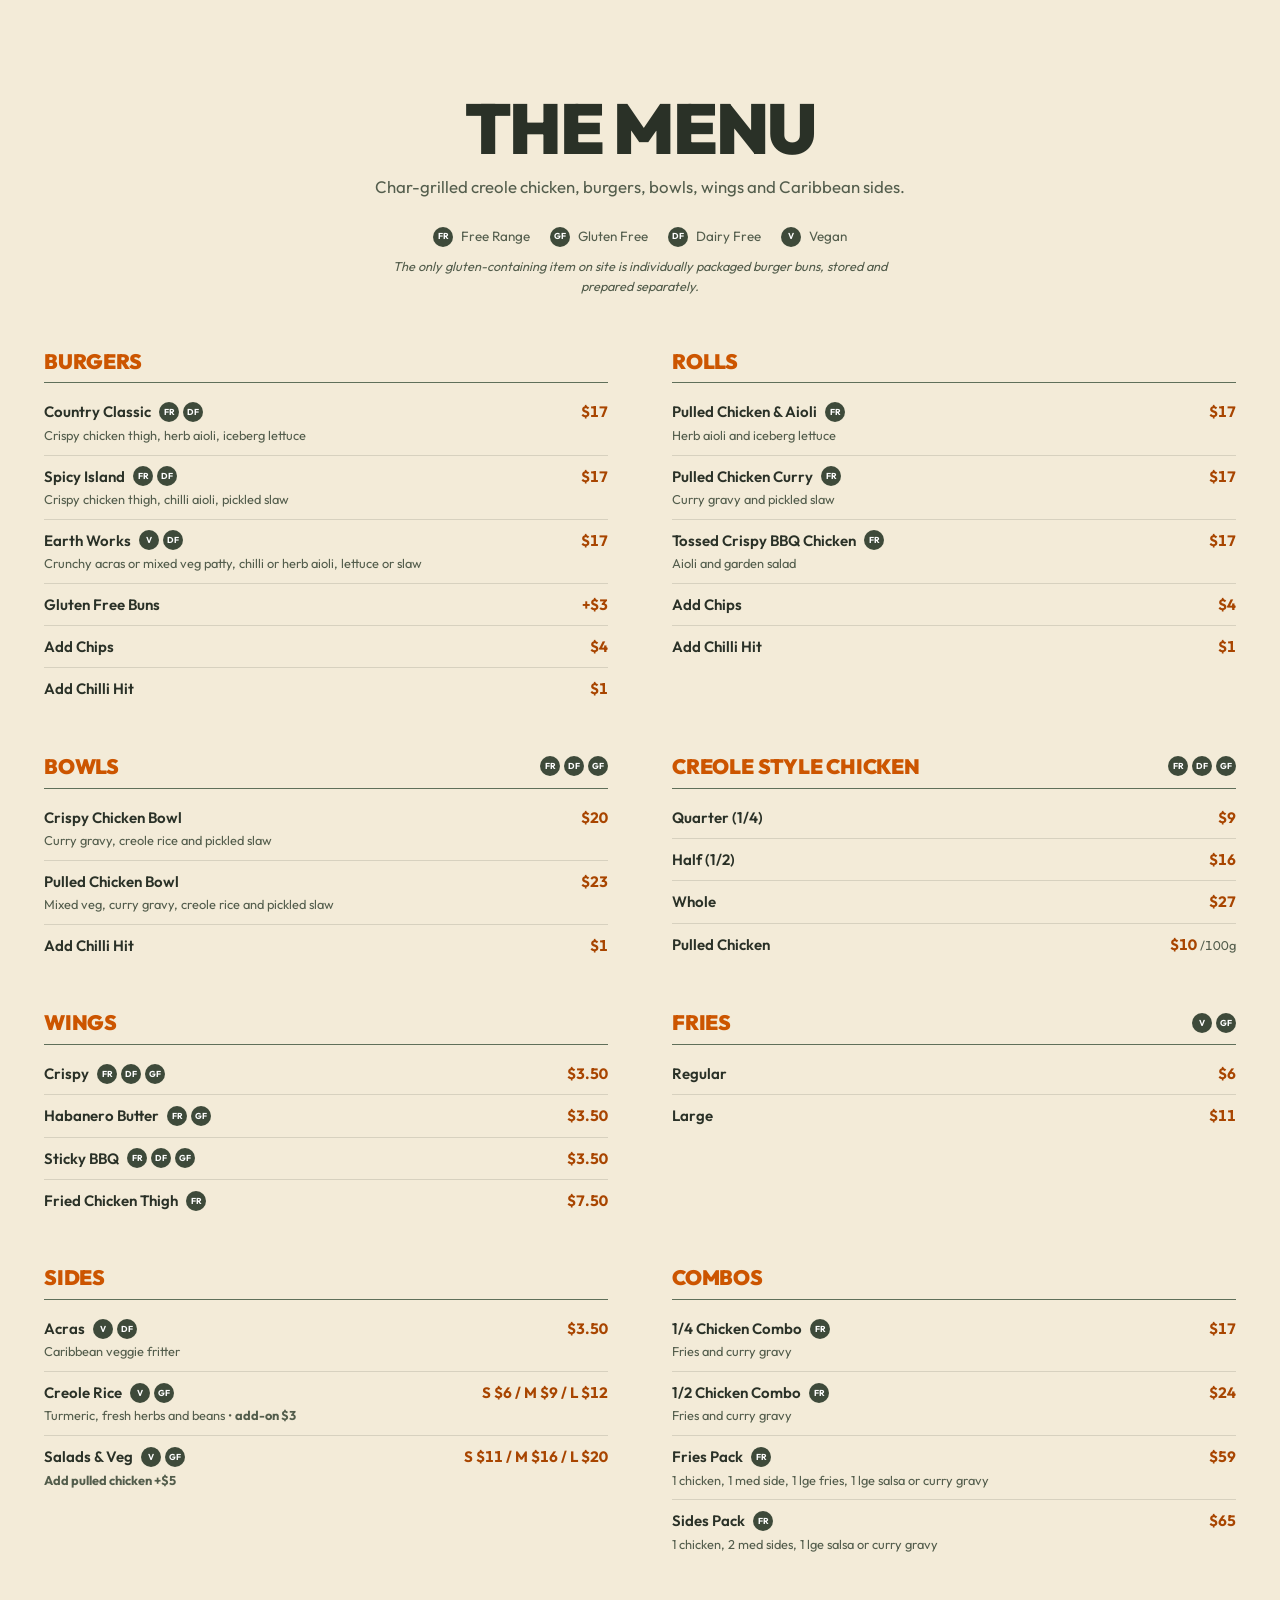
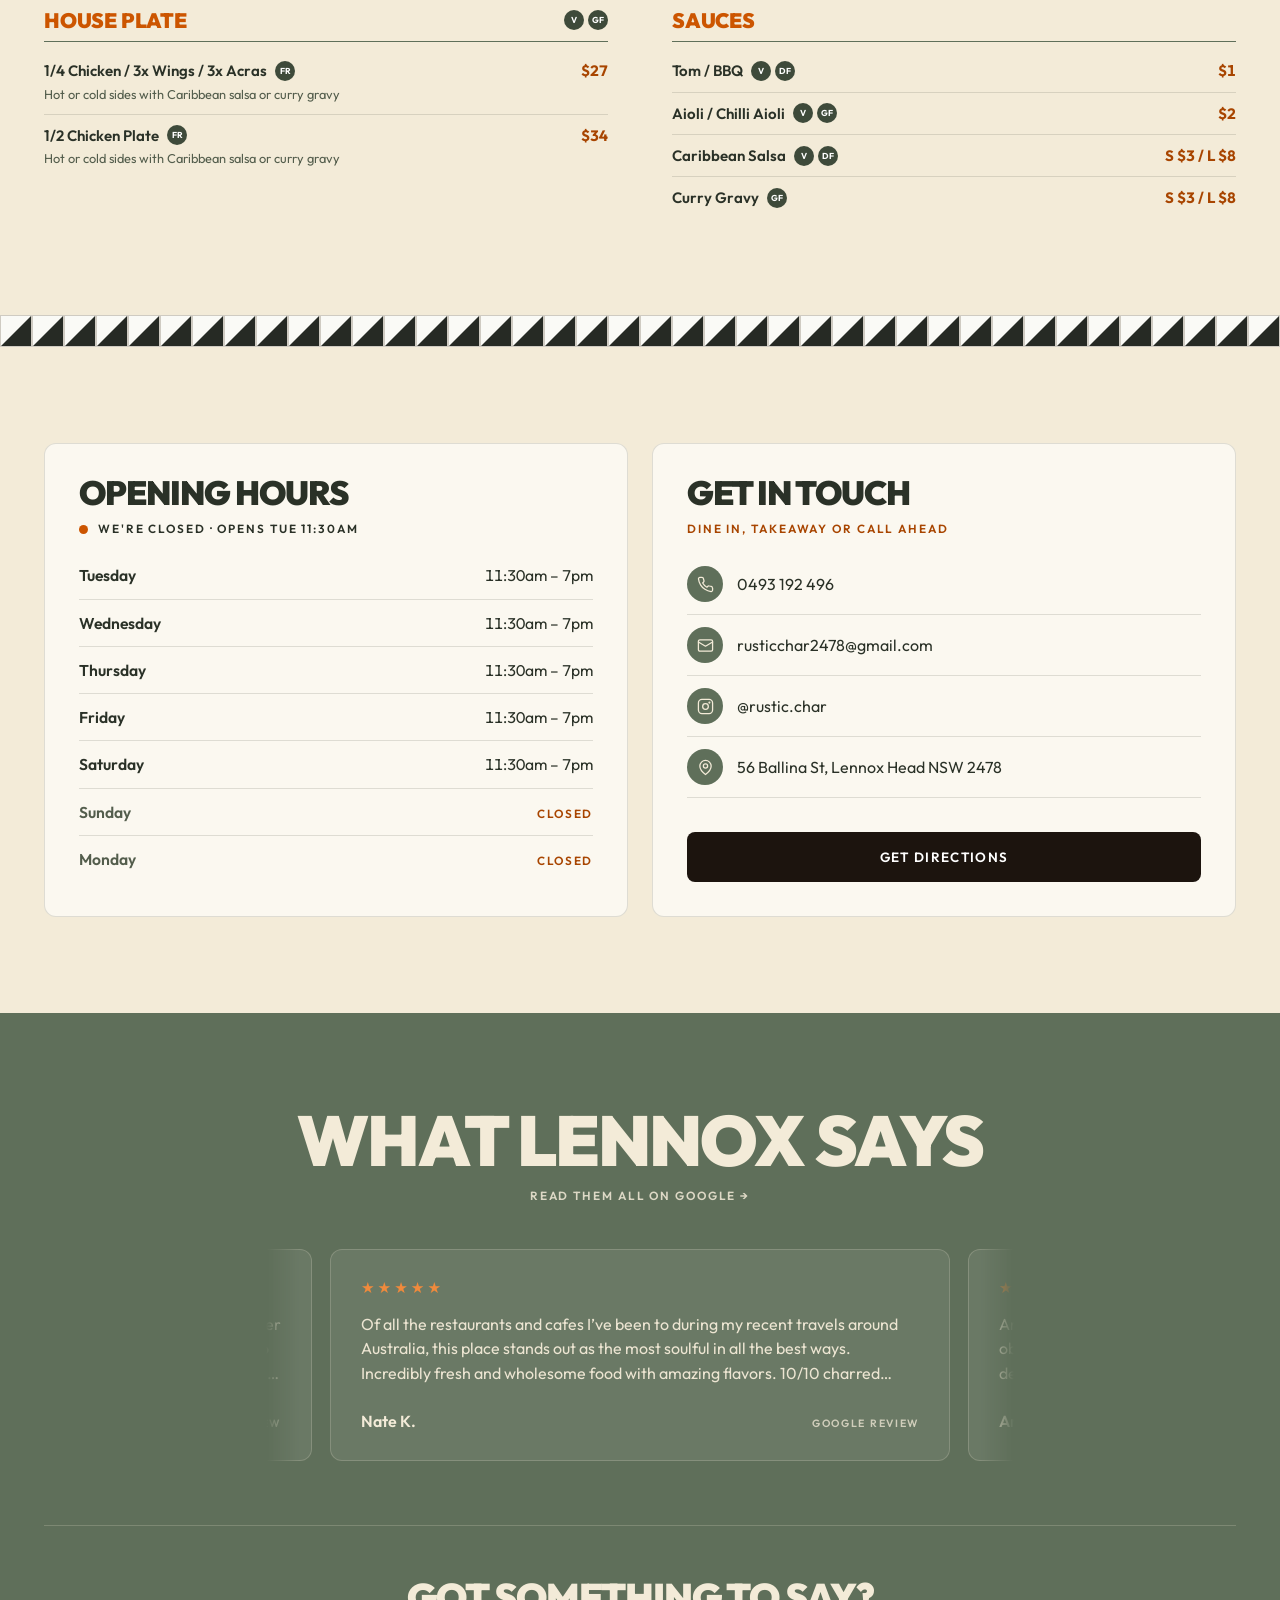
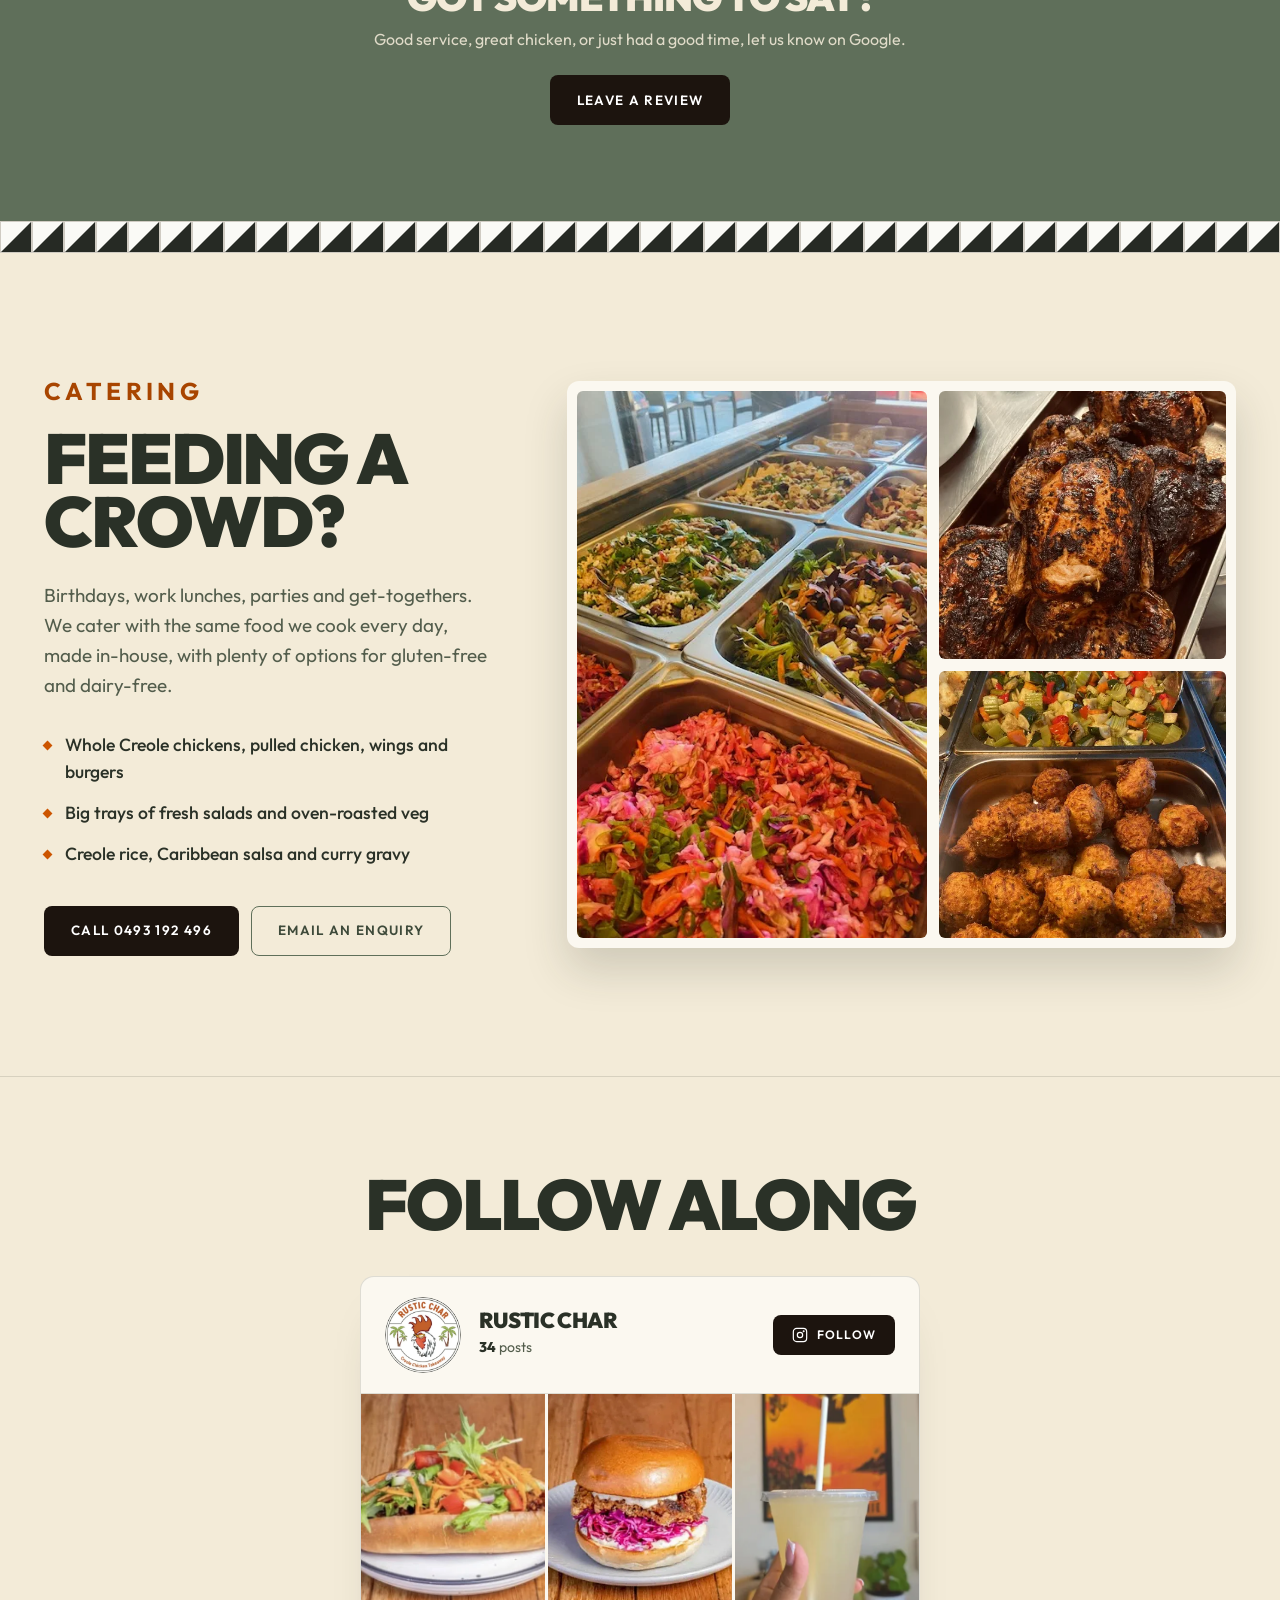
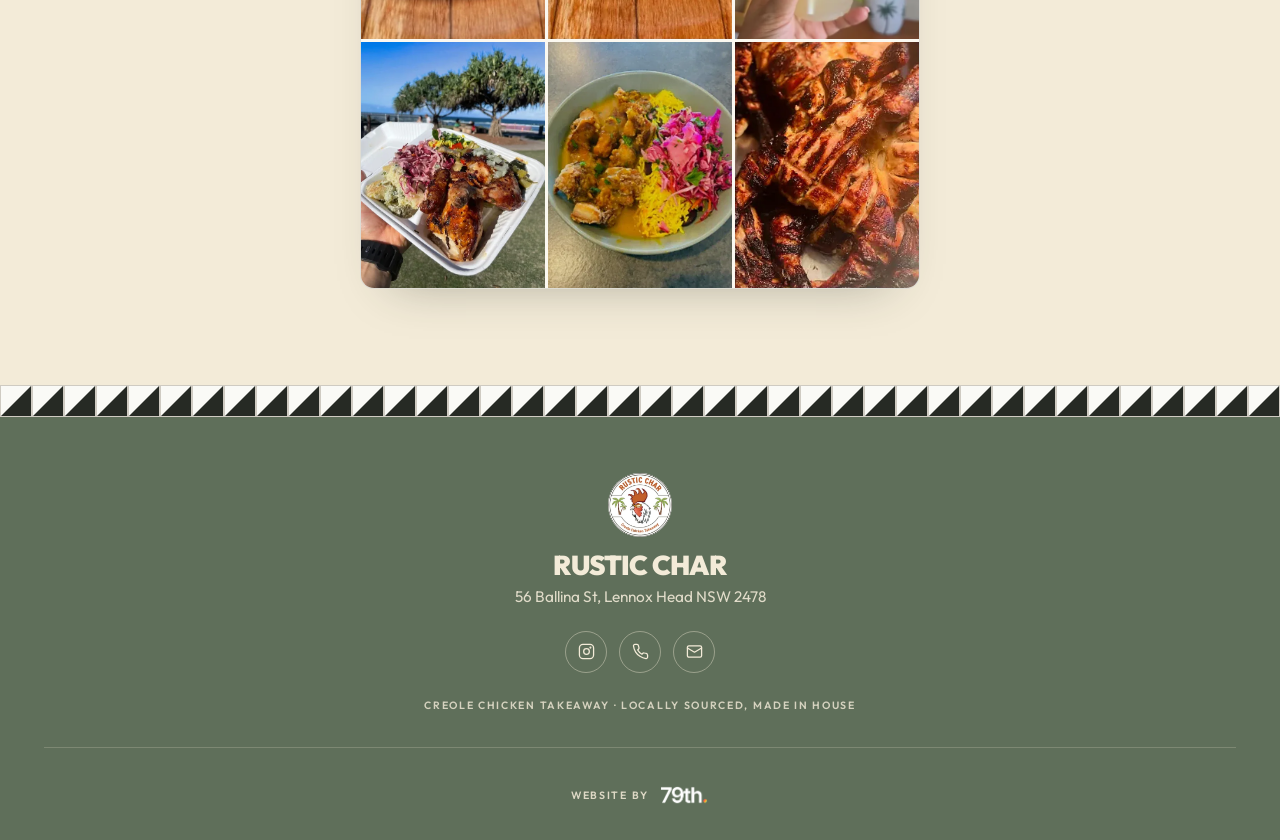
==== commit 173c261a: "No still frame after letting go; site name and food photos for Google - The spring's clock starts at" ====
--- a/index.html
+++ b/index.html
@@ -356,6 +356,16 @@
   "sameAs":["https://www.instagram.com/rustic.char/","https://www.ubereats.com/au/store/rustic-char-lennox-head/xNy7I_s9UMS23CQCAHFG3Q"]
 }
 </script>
+<script type="application/ld+json">
+{
+  "@context":"https://schema.org",
+  "@type":"WebSite",
+  "name":"Rustic Char",
+  "alternateName":["Rustic Char Lennox Head","rusticchar.com.au"],
+  "url":"https://rusticchar.com.au/",
+  "publisher":{"@id":"https://rusticchar.com.au/#restaurant"}
+}
+</script>
 
 </body>
 </html>
--- a/assets/site.css
+++ b/assets/site.css
@@ -34,7 +34,7 @@
 }
 
 *{margin:0; padding:0; box-sizing:border-box;}
-html{scroll-behavior:smooth; scroll-padding-top:calc(var(--bar) + 8px); -webkit-text-size-adjust:100%;}
+html{scroll-behavior:smooth; scroll-padding-top:calc(var(--bar) + 8px); -webkit-text-size-adjust:100%; -webkit-tap-highlight-color:transparent;}
 body{background:var(--paper); color:var(--ink); font-family:var(--font); font-size:1rem; line-height:1.55; -webkit-font-smoothing:antialiased;}
 a{color:inherit; text-decoration:none;}
 img{max-width:100%;}
@@ -43,6 +43,8 @@
 .wrap, header, section, footer{position:relative;}
 /* titles: Outfit Black, capitals, tight */
 .sign{font-family:var(--font); font-weight:900; text-transform:uppercase; letter-spacing:-0.03em; line-height:0.9;}
+/* Smaller titles break into even lines ("Got something / to say?"), so a word never sits alone at the end. */
+h3.sign{text-wrap:balance;}
 .label{font-family:var(--font); font-weight:600; font-size:0.74rem; letter-spacing:0.16em; text-transform:uppercase;}
 ::selection{background:var(--orange); color:#fff;}
 :focus-visible{outline:2px solid var(--orange); outline-offset:3px; border-radius:2px;}
@@ -52,8 +54,9 @@
 .tiles{height:32px; background:var(--tile) repeat-x left center / 32px 32px;}
 
 /* ---- buttons ---- */
-.btn{display:inline-flex; align-items:center; justify-content:center; gap:9px; min-height:50px; padding:0 26px; border:1px solid transparent; border-radius:var(--radius); font-family:var(--font); font-weight:600; font-size:0.84rem; letter-spacing:0.1em; text-transform:uppercase; white-space:nowrap; cursor:pointer; transition:background-color .3s var(--ease), color .3s var(--ease), border-color .3s var(--ease), transform .2s var(--ease);}
-.btn:active{transform:scale(0.98);}
+.btn{display:inline-flex; align-items:center; justify-content:center; gap:9px; min-height:50px; padding:0 26px; border:1px solid transparent; border-radius:var(--radius); font-family:var(--font); font-weight:600; font-size:0.84rem; letter-spacing:0.1em; text-transform:uppercase; white-space:nowrap; cursor:pointer; transition:background-color .3s var(--ease), color .3s var(--ease), border-color .3s var(--ease), transform .45s cubic-bezier(.22,1,.36,1);}
+/* Pressed: it gives way at once. Let go: it settles back, like something physical. */
+.btn:active{transform:scale(0.98); transition:transform .1s ease-out;}
 .btn-fill{background:var(--black); color:#fff;}
 .btn-fill:hover{background:var(--orange-btn); border-color:var(--orange-btn);}
 .hero .btn-fill{border-color:rgba(243,235,216,0.28);}
@@ -86,7 +89,7 @@
 .nav-extra{display:none;}
 .nav-actions{display:flex; align-items:center; gap:10px; flex-shrink:0; margin-left:auto;}
 .nav-call, .nav-uber{display:inline-flex; align-items:center; justify-content:center; gap:8px; min-height:40px; padding:0 16px; border:1px solid transparent; border-radius:var(--radius); font-weight:600; font-size:0.74rem; letter-spacing:0.1em; text-transform:uppercase; white-space:nowrap;}
-.nav-call:active, .nav-uber:active{transform:scale(0.97);}
+.nav-call:active, .nav-uber:active{transform:scale(0.97); transition:transform .1s ease-out;}
 .nav-call{background:var(--orange-btn); color:#fff; max-width:220px; overflow:hidden; transition:max-width .55s var(--ease), padding .55s var(--ease), margin .55s var(--ease), opacity .35s ease, background-color .3s var(--ease);}
 .nav-call:hover{background:var(--black);}
 .nav-uber{border-color:rgba(243,235,216,0.42); color:var(--paper);}
@@ -244,7 +247,7 @@
 .reel-arrows{display:flex; gap:10px;}
 .round-btn{width:46px; height:46px; border-radius:50%; border:1px solid var(--olive); background:transparent; color:var(--olive-ink); font-size:1rem; display:flex; align-items:center; justify-content:center; cursor:pointer; transition:background-color .3s var(--ease), color .3s var(--ease), transform .2s var(--ease);}
 .round-btn:hover{background:var(--olive); color:#fff;}
-.round-btn:active{transform:scale(0.95);}
+.round-btn:active{transform:scale(0.95); transition:transform .1s ease-out;}
 .reel-link{color:var(--olive-ink);}
 @media(max-width:560px){
   .reel{margin:64px 0 72px;}
@@ -301,6 +304,8 @@
 .catering-list li{display:flex; align-items:baseline; gap:14px; font-weight:500; font-size:1.1rem;}
 .catering-list li::before{content:''; flex:0 0 7px; height:7px; background:var(--orange); transform:translateY(-2px) rotate(45deg);}
 .catering-cta{display:flex; gap:12px; flex-wrap:wrap;}
+/* Stacked on a phone, the two buttons share one width (the wider one's). */
+@media(max-width:480px){ .catering-cta{display:inline-grid; grid-template-columns:auto;} }
 .catering-art{position:relative;}
 .catering-photos{position:relative; display:grid; grid-template-columns:1.1fr 0.9fr; grid-template-rows:repeat(2, minmax(0, 1fr)); gap:12px; aspect-ratio:1.18/1; padding:10px; background:var(--card); border-radius:12px; box-shadow:0 22px 44px rgba(42,49,39,0.18);}
 .catering-photos img{width:100%; height:100%; min-height:0; object-fit:cover; display:block; border-radius:6px;}
@@ -326,7 +331,7 @@
 .open-status::before{content:''; flex:0 0 9px; height:9px; border-radius:50%; background:var(--ink-soft);}
 .open-status.is-open::before{background:#4E8A3E; box-shadow:0 0 0 4px rgba(78,138,62,0.22);}
 .open-status.is-closed::before{background:var(--orange);}
-.hrow{display:flex; justify-content:space-between; gap:12px; padding:11px 0; border-bottom:1px solid var(--line); font-size:0.98rem;}
+.hrow{display:flex; justify-content:space-between; align-items:baseline; gap:12px; padding:11px 0; border-bottom:1px solid var(--line); font-size:0.98rem;}
 .hrow:last-child{border-bottom:none;}
 .hrow .day{font-weight:600;}
 .hrow .time{font-variant-numeric:tabular-nums;}
@@ -427,6 +432,9 @@
 .g-cta .hero-cta{justify-content:center;}
 .g-lightbox{position:fixed; inset:0; z-index:100; background:rgba(28,20,14,0.92); display:flex; align-items:center; justify-content:center; padding:64px 80px; opacity:1; transition:opacity .3s ease;}
 .g-lightbox[hidden]{display:none;}
+/* One finger swipes the photo (next, previous, or down to close); two still pinch-zoom. */
+.g-lightbox{touch-action:pinch-zoom;}
+.g-lightbox img{will-change:transform; -webkit-user-drag:none; user-select:none; -webkit-user-select:none;}
 .g-lightbox figure{margin:0; display:flex; flex-direction:column; align-items:center;}
 .g-lightbox img{max-width:min(90vw, 640px); max-height:76vh; width:auto; height:auto; border-radius:var(--radius); display:block;}
 .g-lightbox figcaption{margin-top:16px; color:var(--paper); text-align:center;}
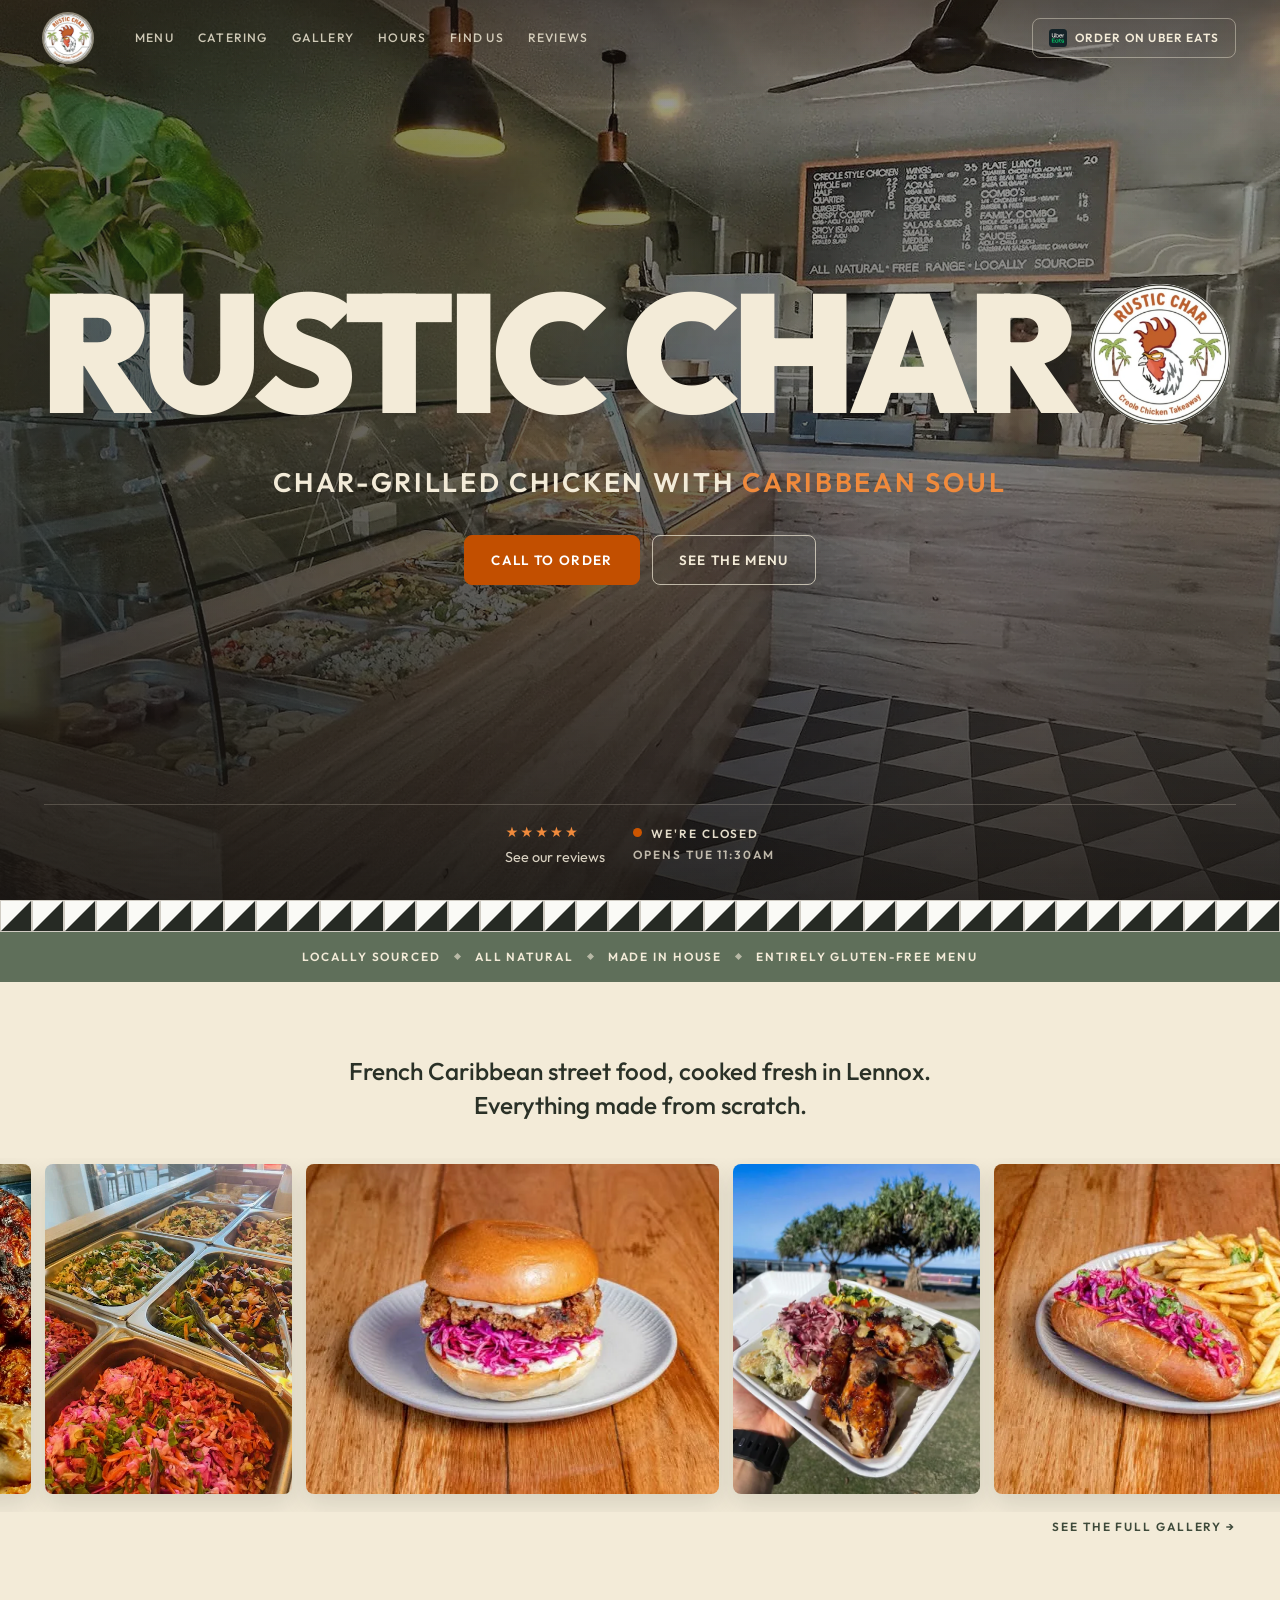
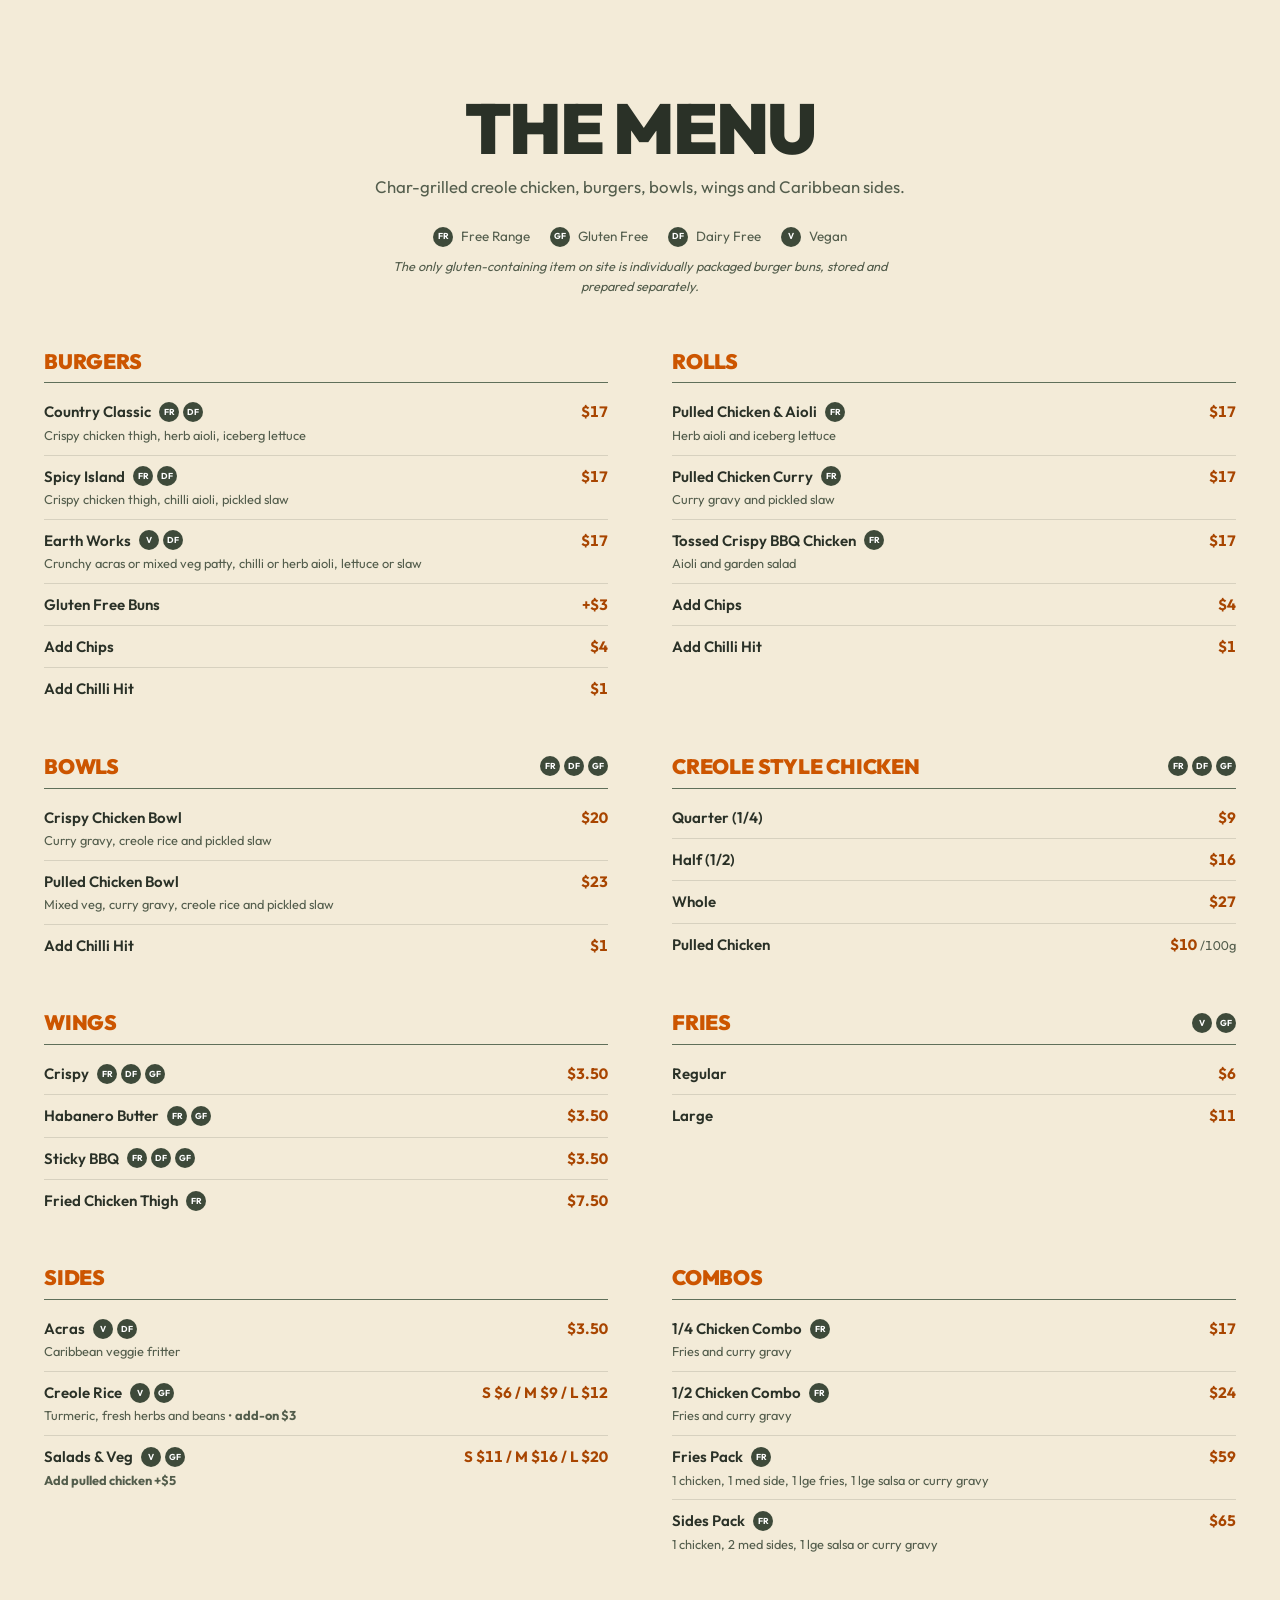
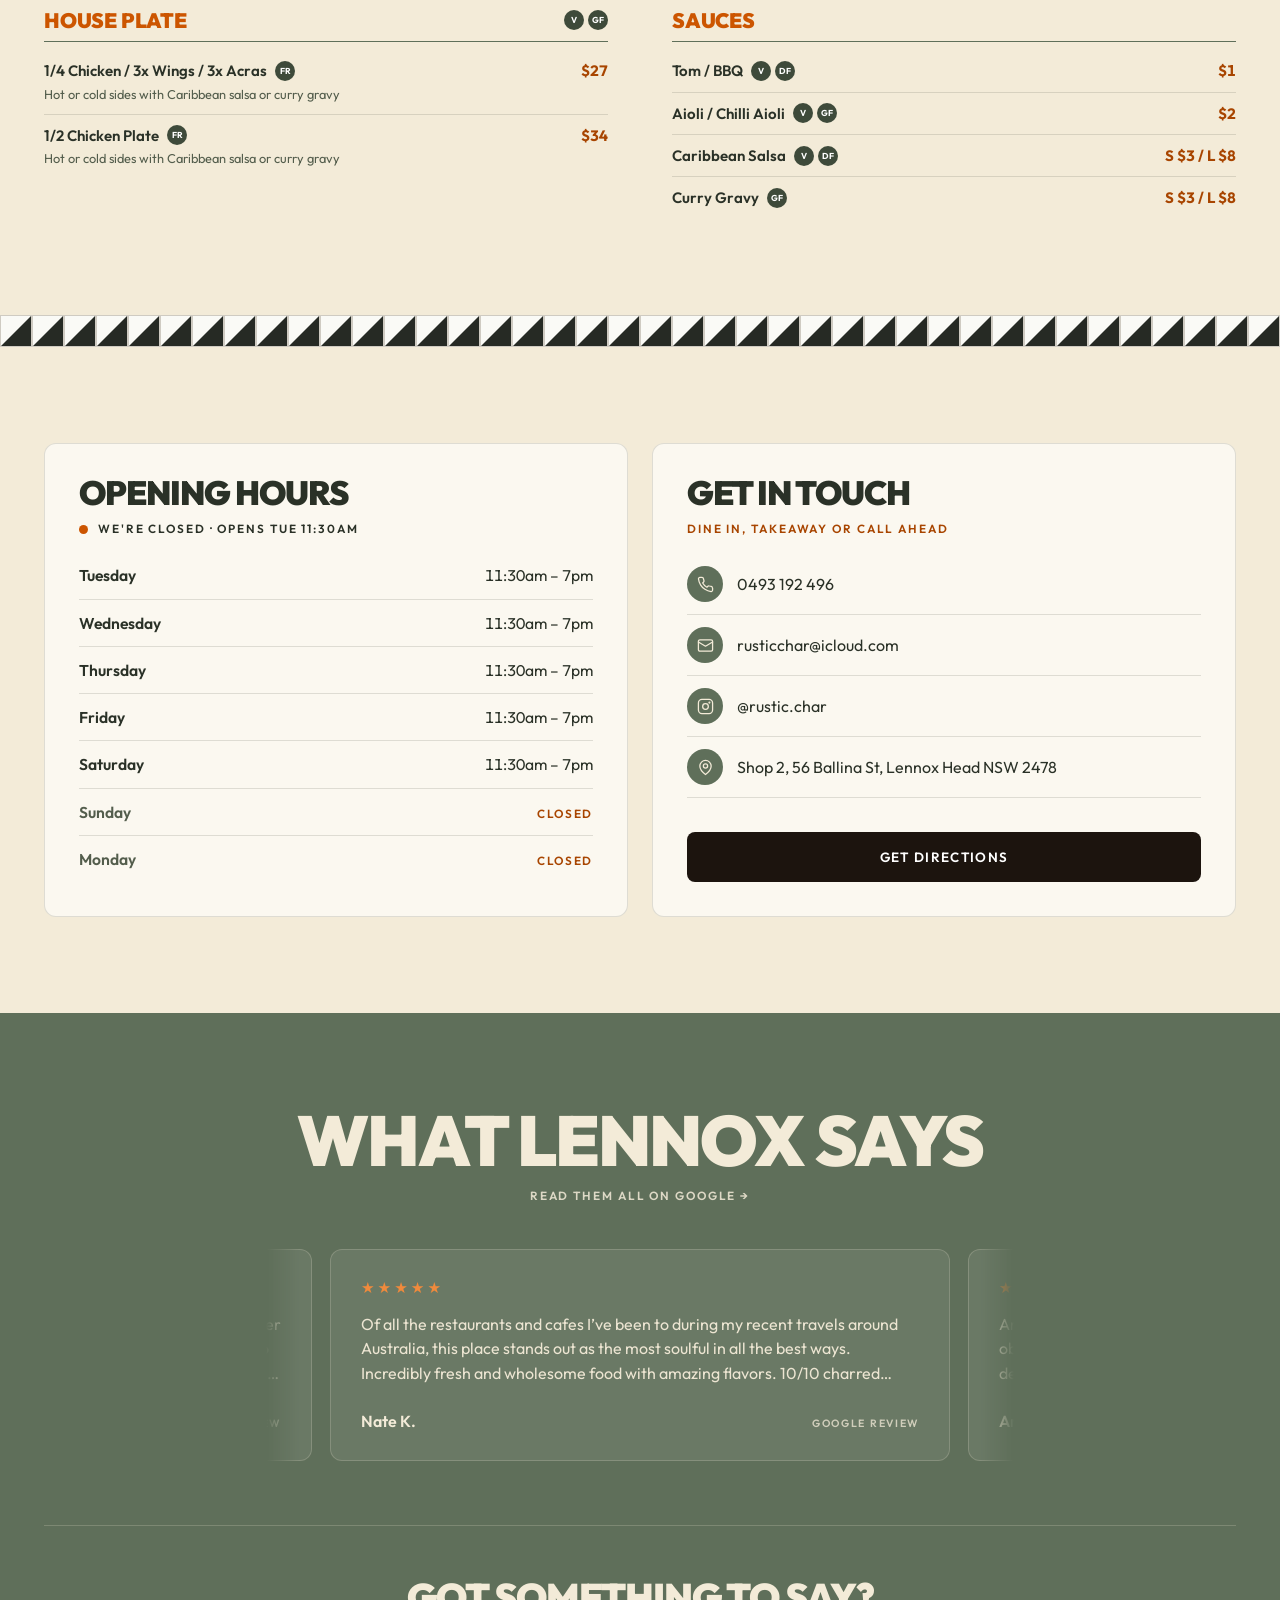
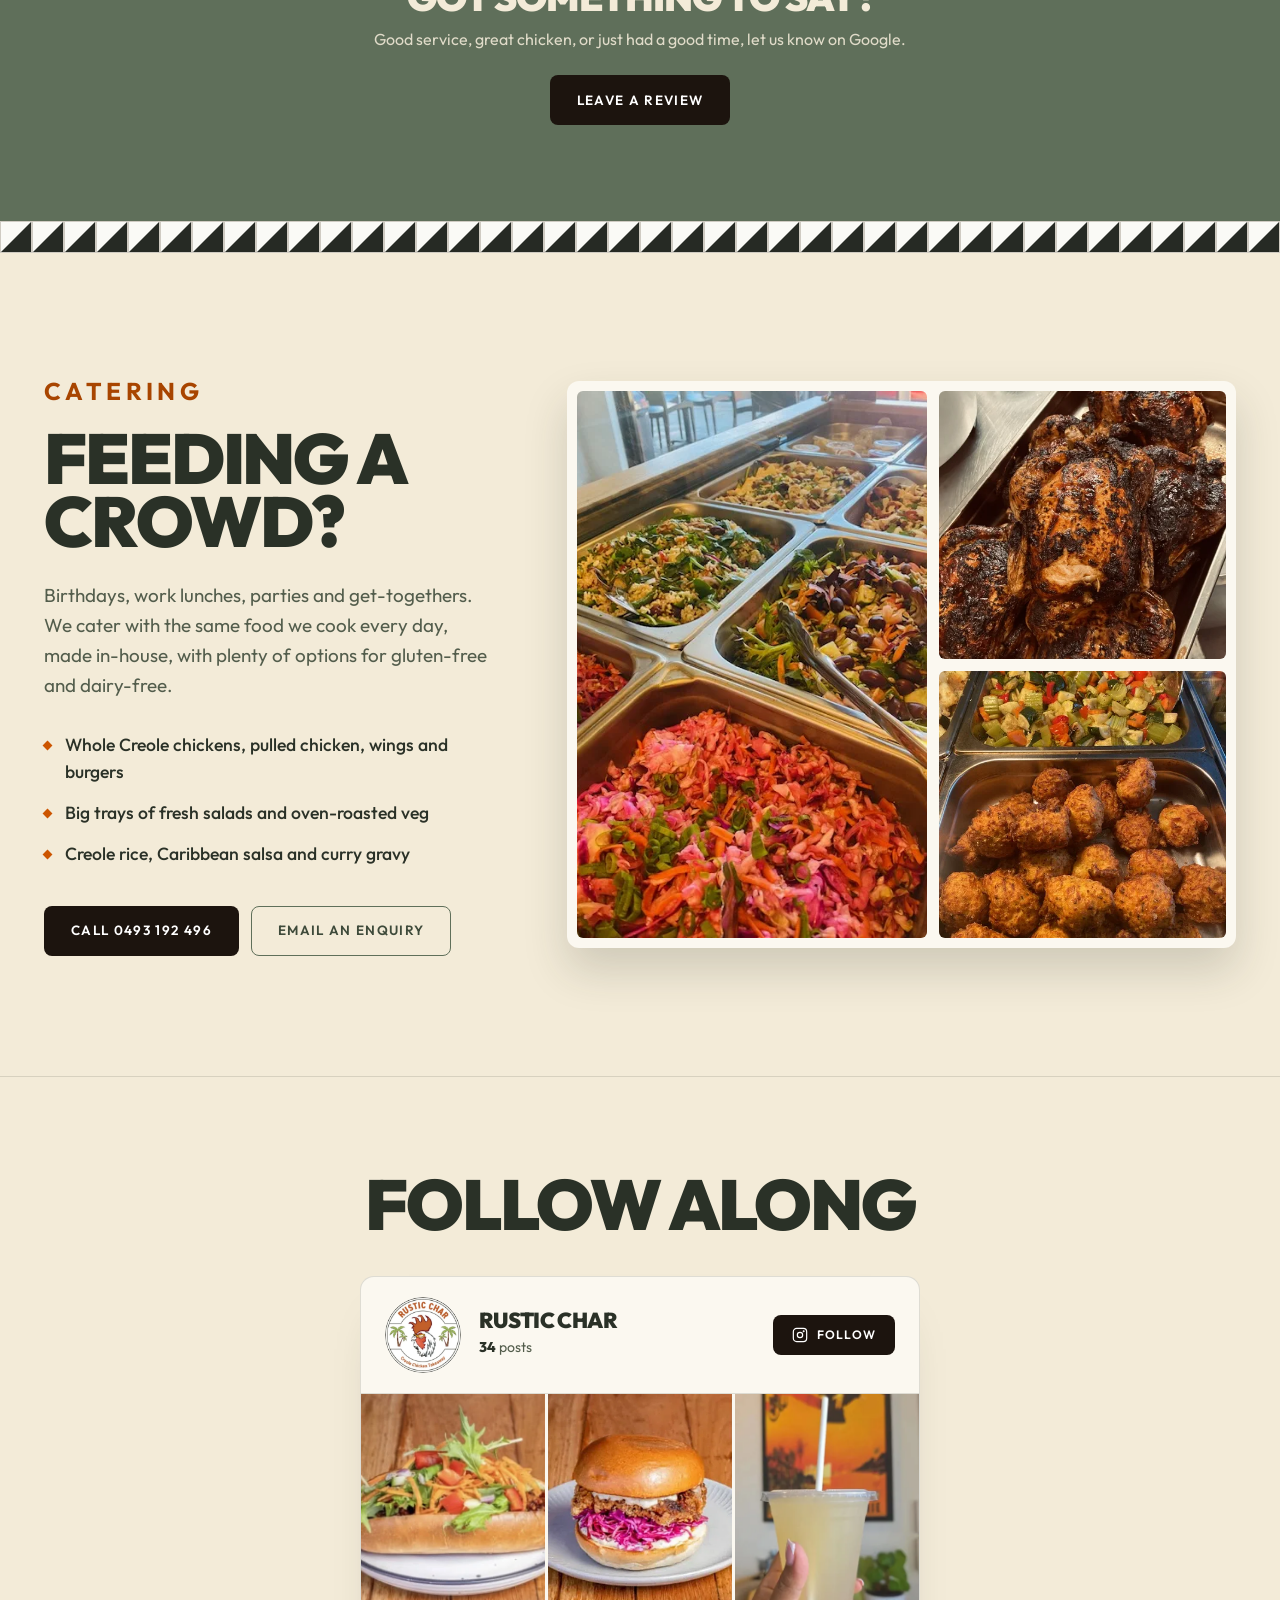
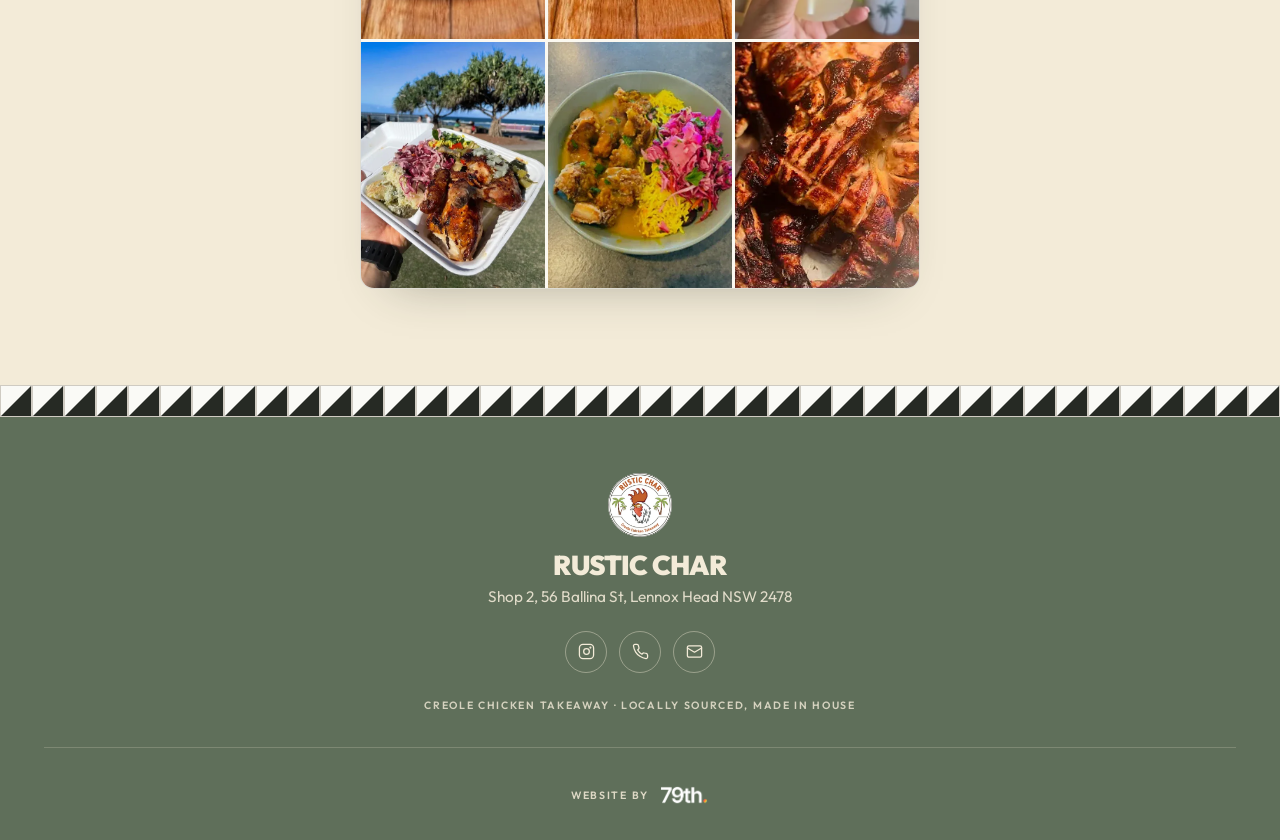
==== commit be55cd99: "Email is rusticchar@icloud.com; address is Shop 2, 56 Ballina St The owner asked (back from holidays" ====
--- a/index.html
+++ b/index.html
@@ -212,9 +212,9 @@
       <h3 class="sign">Get In Touch</h3>
       <div class="note label">Dine in, takeaway or call ahead</div>
       <div class="crow"><span class="ic"><svg viewBox="0 0 24 24" fill="none" stroke="currentColor" stroke-width="1.8" stroke-linecap="round" stroke-linejoin="round" aria-hidden="true"><path d="M22 16.9v3a2 2 0 0 1-2.2 2 19.8 19.8 0 0 1-8.6-3.1 19.5 19.5 0 0 1-6-6A19.8 19.8 0 0 1 2.1 4.2 2 2 0 0 1 4.1 2h3a2 2 0 0 1 2 1.7c.1.9.4 1.8.7 2.7a2 2 0 0 1-.5 2.1L8 9.8a16 16 0 0 0 6 6l1.3-1.3a2 2 0 0 1 2.1-.4c.9.3 1.8.6 2.7.7a2 2 0 0 1 1.7 2z"/></svg></span><a href="tel:0493192496">0493 192 496</a></div>
-      <div class="crow"><span class="ic"><svg viewBox="0 0 24 24" fill="none" stroke="currentColor" stroke-width="1.8" stroke-linecap="round" stroke-linejoin="round" aria-hidden="true"><rect x="2" y="4" width="20" height="16" rx="2"/><path d="m22 7-10 6L2 7"/></svg></span><a href="mailto:rusticchar2478@gmail.com">rusticchar2478@gmail.com</a></div>
+      <div class="crow"><span class="ic"><svg viewBox="0 0 24 24" fill="none" stroke="currentColor" stroke-width="1.8" stroke-linecap="round" stroke-linejoin="round" aria-hidden="true"><rect x="2" y="4" width="20" height="16" rx="2"/><path d="m22 7-10 6L2 7"/></svg></span><a href="mailto:rusticchar@icloud.com">rusticchar@icloud.com</a></div>
       <div class="crow"><span class="ic"><svg viewBox="0 0 24 24" fill="none" stroke="currentColor" stroke-width="1.8" stroke-linecap="round" stroke-linejoin="round" aria-hidden="true"><rect x="2" y="2" width="20" height="20" rx="5"/><circle cx="12" cy="12" r="4"/><circle cx="17.5" cy="6.5" r="0.6" fill="currentColor"/></svg></span><a href="https://www.instagram.com/rustic.char/" target="_blank" rel="noopener">@rustic.char</a></div>
-      <div class="crow"><span class="ic"><svg viewBox="0 0 24 24" fill="none" stroke="currentColor" stroke-width="1.8" stroke-linecap="round" stroke-linejoin="round" aria-hidden="true"><path d="M20 10c0 6-8 12-8 12s-8-6-8-12a8 8 0 0 1 16 0z"/><circle cx="12" cy="10" r="3"/></svg></span><span>56 Ballina St, Lennox Head NSW 2478</span></div>
+      <div class="crow"><span class="ic"><svg viewBox="0 0 24 24" fill="none" stroke="currentColor" stroke-width="1.8" stroke-linecap="round" stroke-linejoin="round" aria-hidden="true"><path d="M20 10c0 6-8 12-8 12s-8-6-8-12a8 8 0 0 1 16 0z"/><circle cx="12" cy="10" r="3"/></svg></span><span>Shop 2, 56 Ballina St, <span style="white-space:nowrap">Lennox Head NSW 2478</span></span></div>
       <div class="contact-cta">
         <a href="https://www.google.com/maps/dir/?api=1&amp;destination=56+Ballina+St+Lennox+Head+NSW+2478&amp;destination_place_id=ChIJi2Coteh_kGsRAD4T0DSPsbg" target="_blank" rel="noopener" class="btn btn-fill">Get Directions</a>
       </div>
@@ -263,7 +263,7 @@
       </ul>
       <div class="catering-cta">
         <a href="tel:0493192496" class="btn btn-fill">Call 0493 192 496</a>
-        <a href="mailto:rusticchar2478@gmail.com?subject=Catering%20enquiry" class="btn btn-line">Email an Enquiry</a>
+        <a href="mailto:rusticchar@icloud.com?subject=Catering%20enquiry" class="btn btn-line">Email an Enquiry</a>
       </div>
     </div>
     <div class="catering-art">
@@ -309,11 +309,11 @@
   <div class="wrap inner">
     <img class="flogo" src="assets/logo-badge.webp" alt="Rustic Char" width="225" height="225" decoding="async" loading="lazy">
     <div class="ftag sign">Rustic Char</div>
-    <div class="faddr">56 Ballina St, Lennox Head NSW 2478</div>
+    <div class="faddr">Shop 2, 56 Ballina St, <span style="white-space:nowrap">Lennox Head NSW 2478</span></div>
     <div class="fsoc">
       <a href="https://www.instagram.com/rustic.char/" target="_blank" rel="noopener" aria-label="Instagram"><svg viewBox="0 0 24 24" fill="none" stroke="currentColor" stroke-width="1.8" stroke-linecap="round" stroke-linejoin="round" aria-hidden="true"><rect x="2" y="2" width="20" height="20" rx="5"/><circle cx="12" cy="12" r="4"/><circle cx="17.5" cy="6.5" r="0.6" fill="currentColor"/></svg></a>
       <a href="tel:0493192496" aria-label="Call"><svg viewBox="0 0 24 24" fill="none" stroke="currentColor" stroke-width="1.8" stroke-linecap="round" stroke-linejoin="round" aria-hidden="true"><path d="M22 16.9v3a2 2 0 0 1-2.2 2 19.8 19.8 0 0 1-8.6-3.1 19.5 19.5 0 0 1-6-6A19.8 19.8 0 0 1 2.1 4.2 2 2 0 0 1 4.1 2h3a2 2 0 0 1 2 1.7c.1.9.4 1.8.7 2.7a2 2 0 0 1-.5 2.1L8 9.8a16 16 0 0 0 6 6l1.3-1.3a2 2 0 0 1 2.1-.4c.9.3 1.8.6 2.7.7a2 2 0 0 1 1.7 2z"/></svg></a>
-      <a href="mailto:rusticchar2478@gmail.com" aria-label="Email"><svg viewBox="0 0 24 24" fill="none" stroke="currentColor" stroke-width="1.8" stroke-linecap="round" stroke-linejoin="round" aria-hidden="true"><rect x="2" y="4" width="20" height="16" rx="2"/><path d="m22 7-10 6L2 7"/></svg></a>
+      <a href="mailto:rusticchar@icloud.com" aria-label="Email"><svg viewBox="0 0 24 24" fill="none" stroke="currentColor" stroke-width="1.8" stroke-linecap="round" stroke-linejoin="round" aria-hidden="true"><rect x="2" y="4" width="20" height="16" rx="2"/><path d="m22 7-10 6L2 7"/></svg></a>
     </div>
     <div class="fine label">Creole Chicken Takeaway &middot; Locally sourced, made in house</div>
     <div class="foot-fine">
@@ -336,13 +336,13 @@
   "logo":"https://rusticchar.com.au/assets/logo-badge.webp",
   "image":["https://rusticchar.com.au/assets/hero.webp","https://rusticchar.com.au/assets/og-image.jpg"],
   "telephone":"+61493192496",
-  "email":"rusticchar2478@gmail.com",
+  "email":"rusticchar@icloud.com",
   "servesCuisine":["Creole","Caribbean","Chicken"],
   "priceRange":"$$",
   "menu":"https://rusticchar.com.au/#menu",
   "address":{
     "@type":"PostalAddress",
-    "streetAddress":"56 Ballina St",
+    "streetAddress":"Shop 2, 56 Ballina St",
     "addressLocality":"Lennox Head",
     "addressRegion":"NSW",
     "postalCode":"2478",
